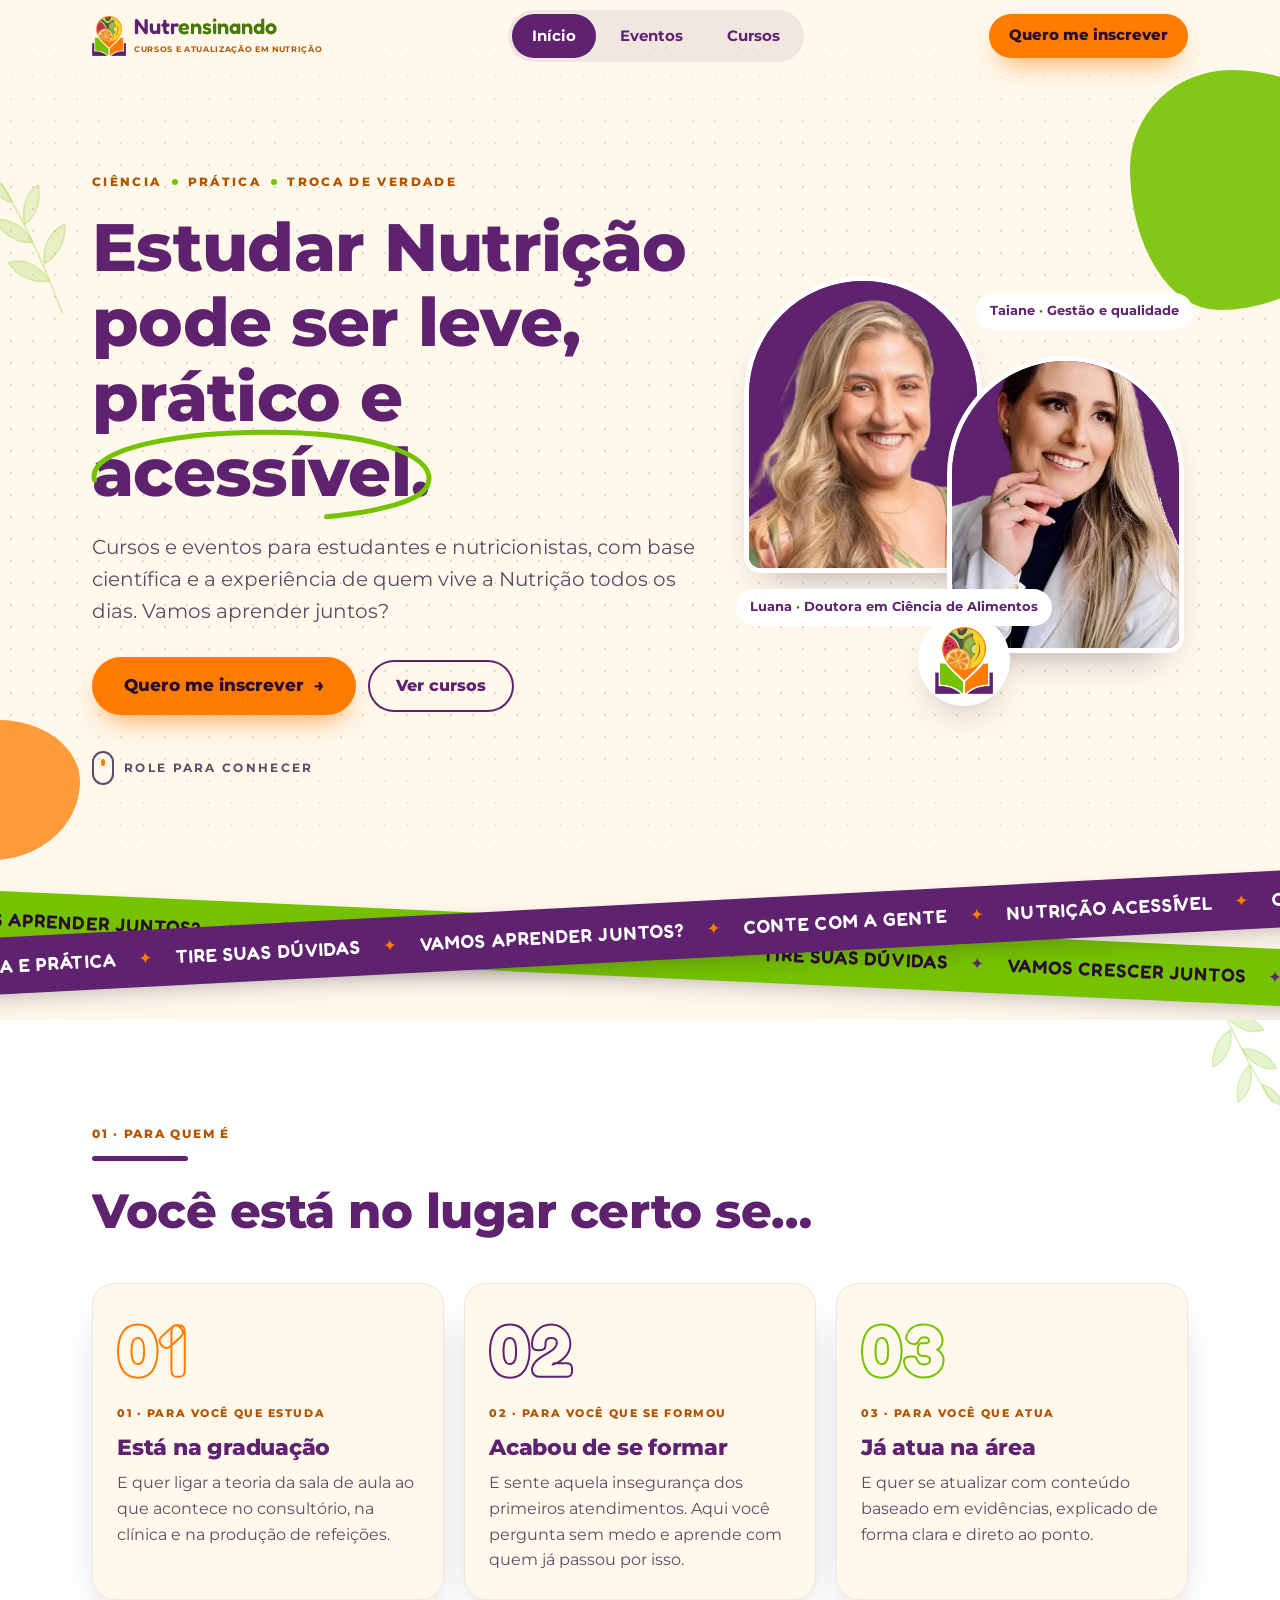
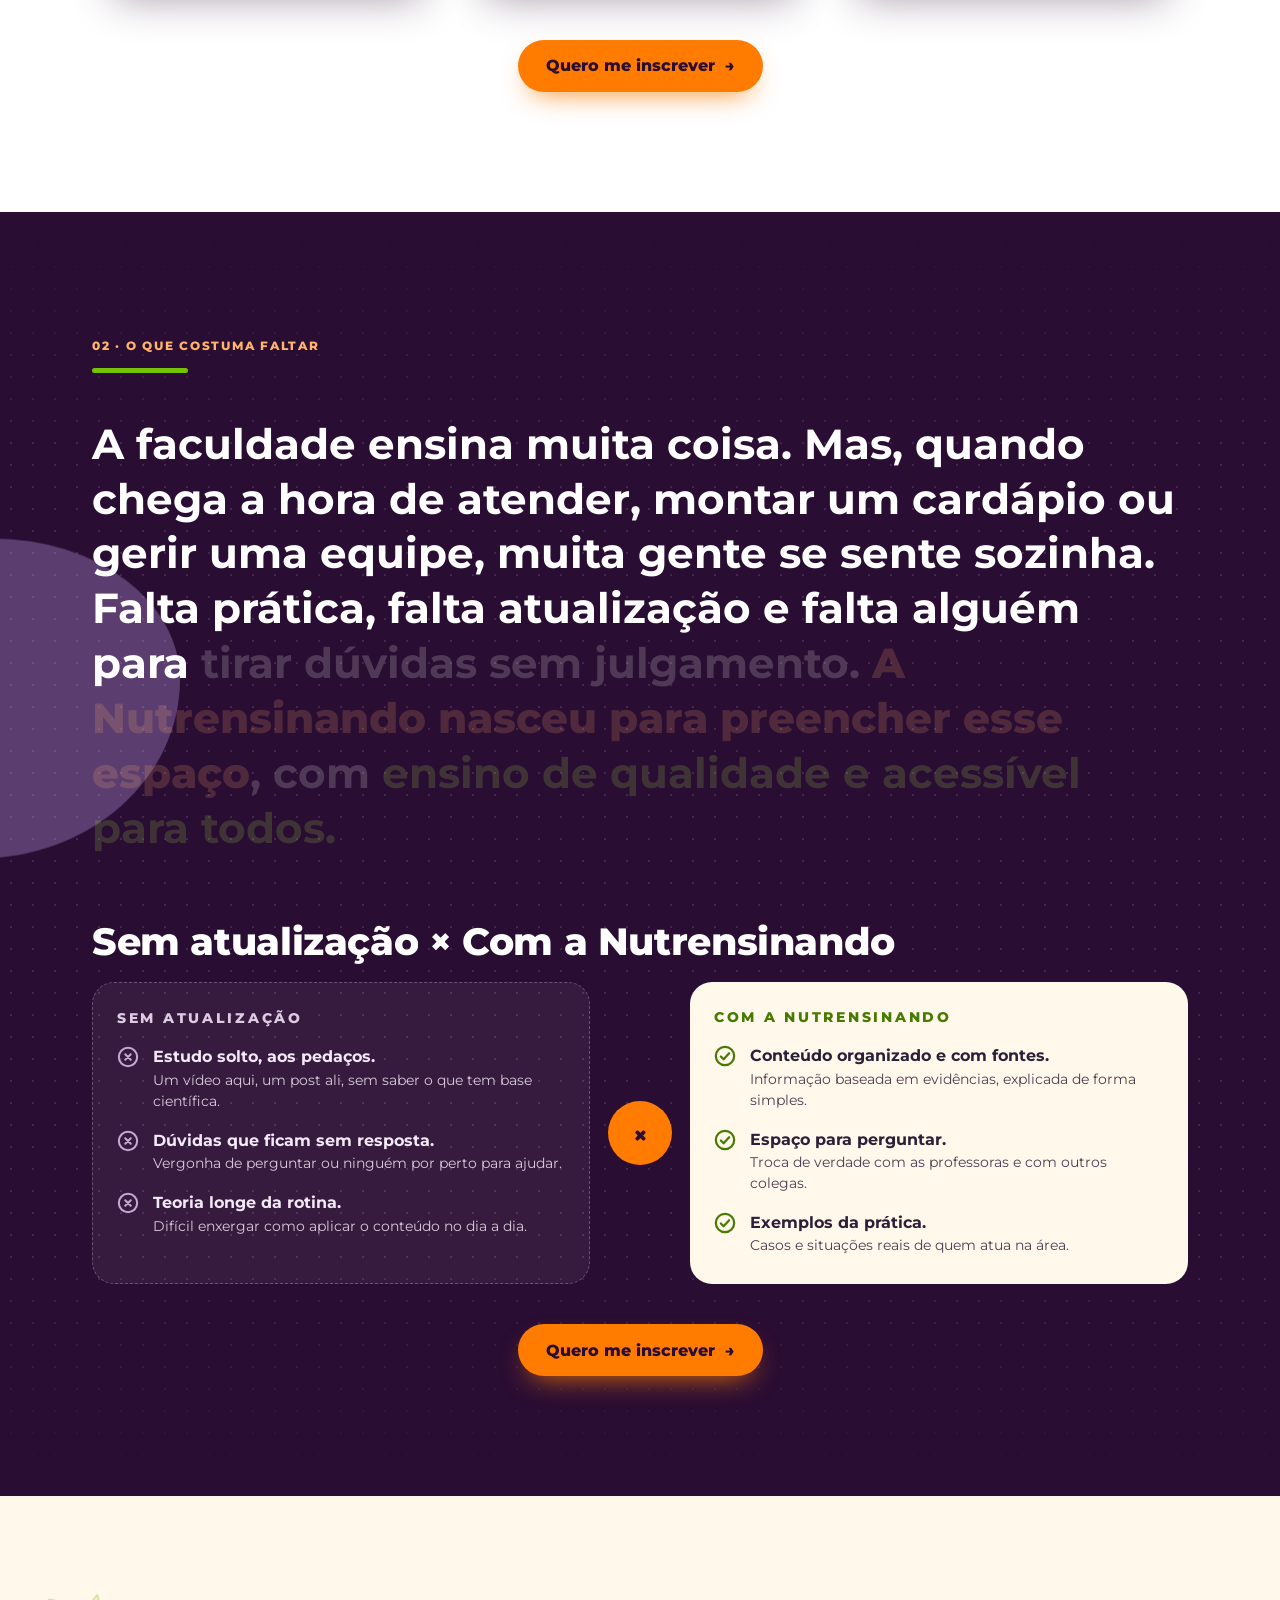
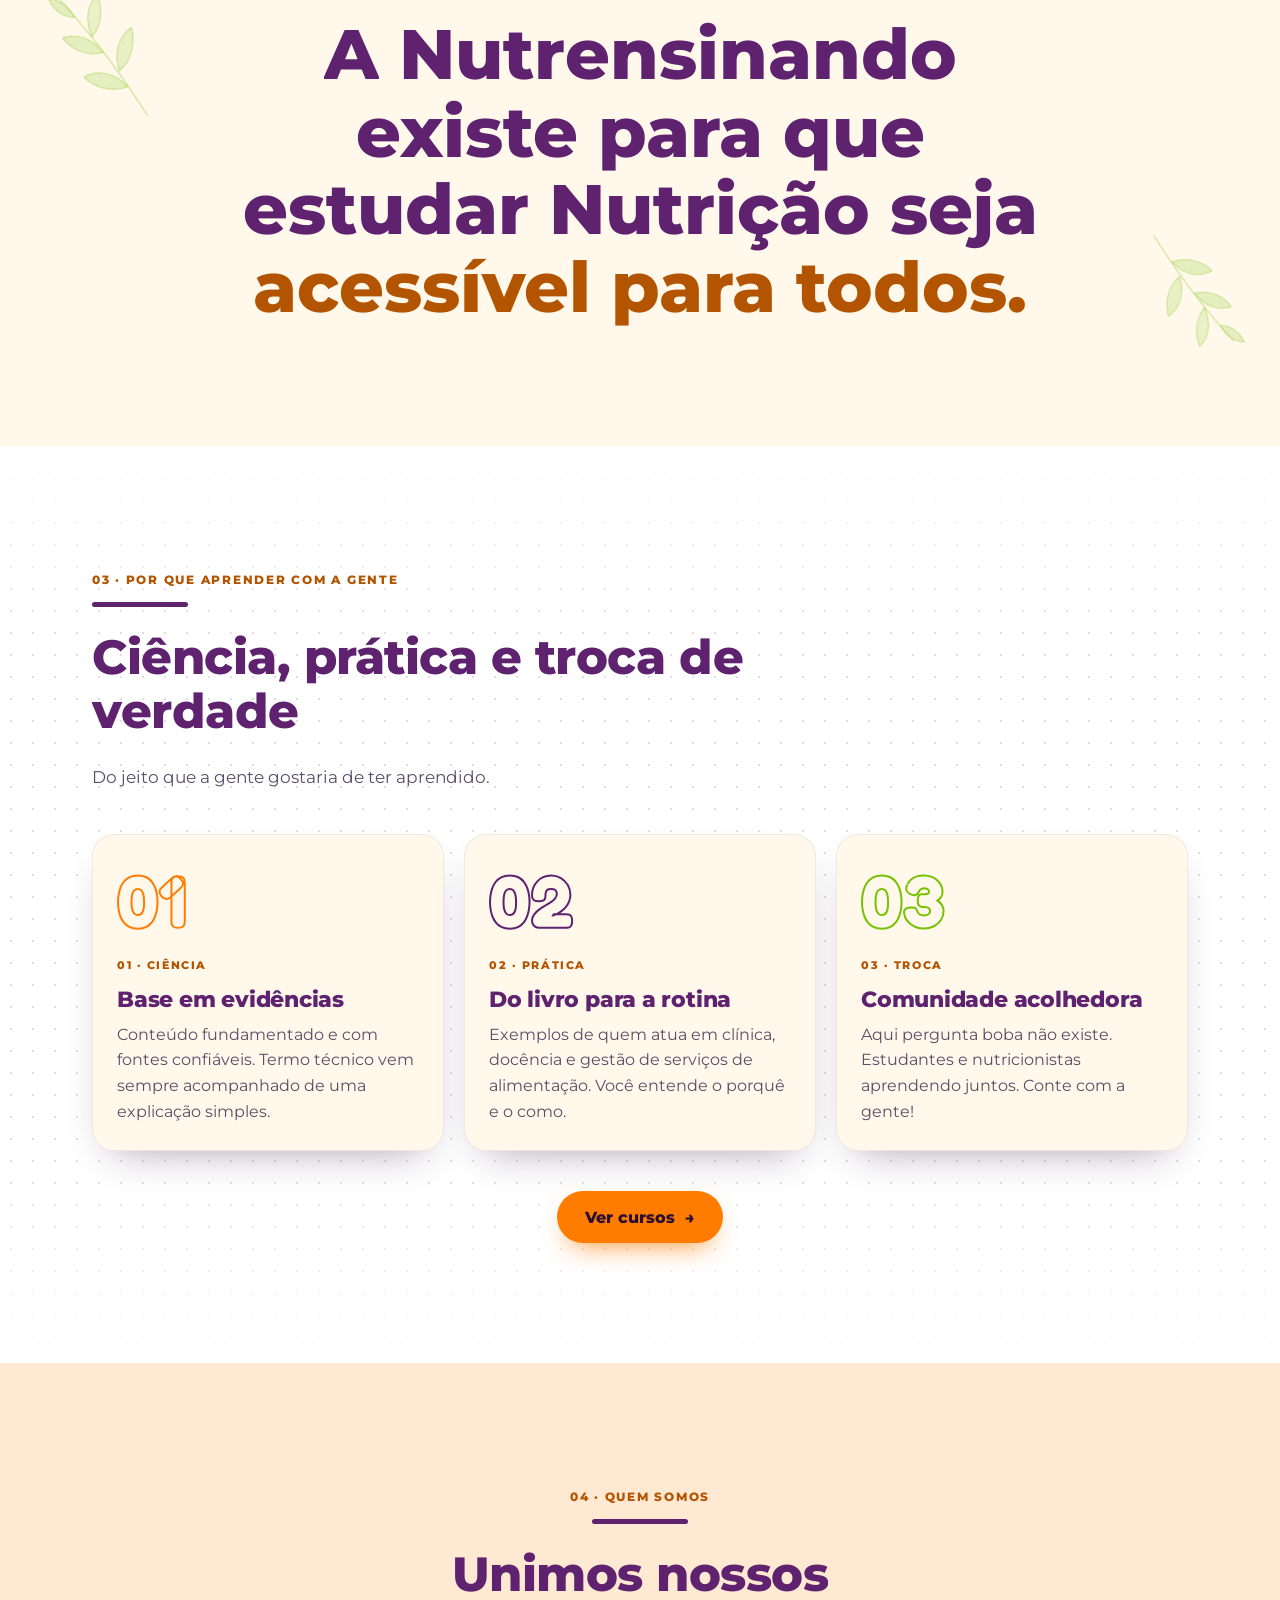
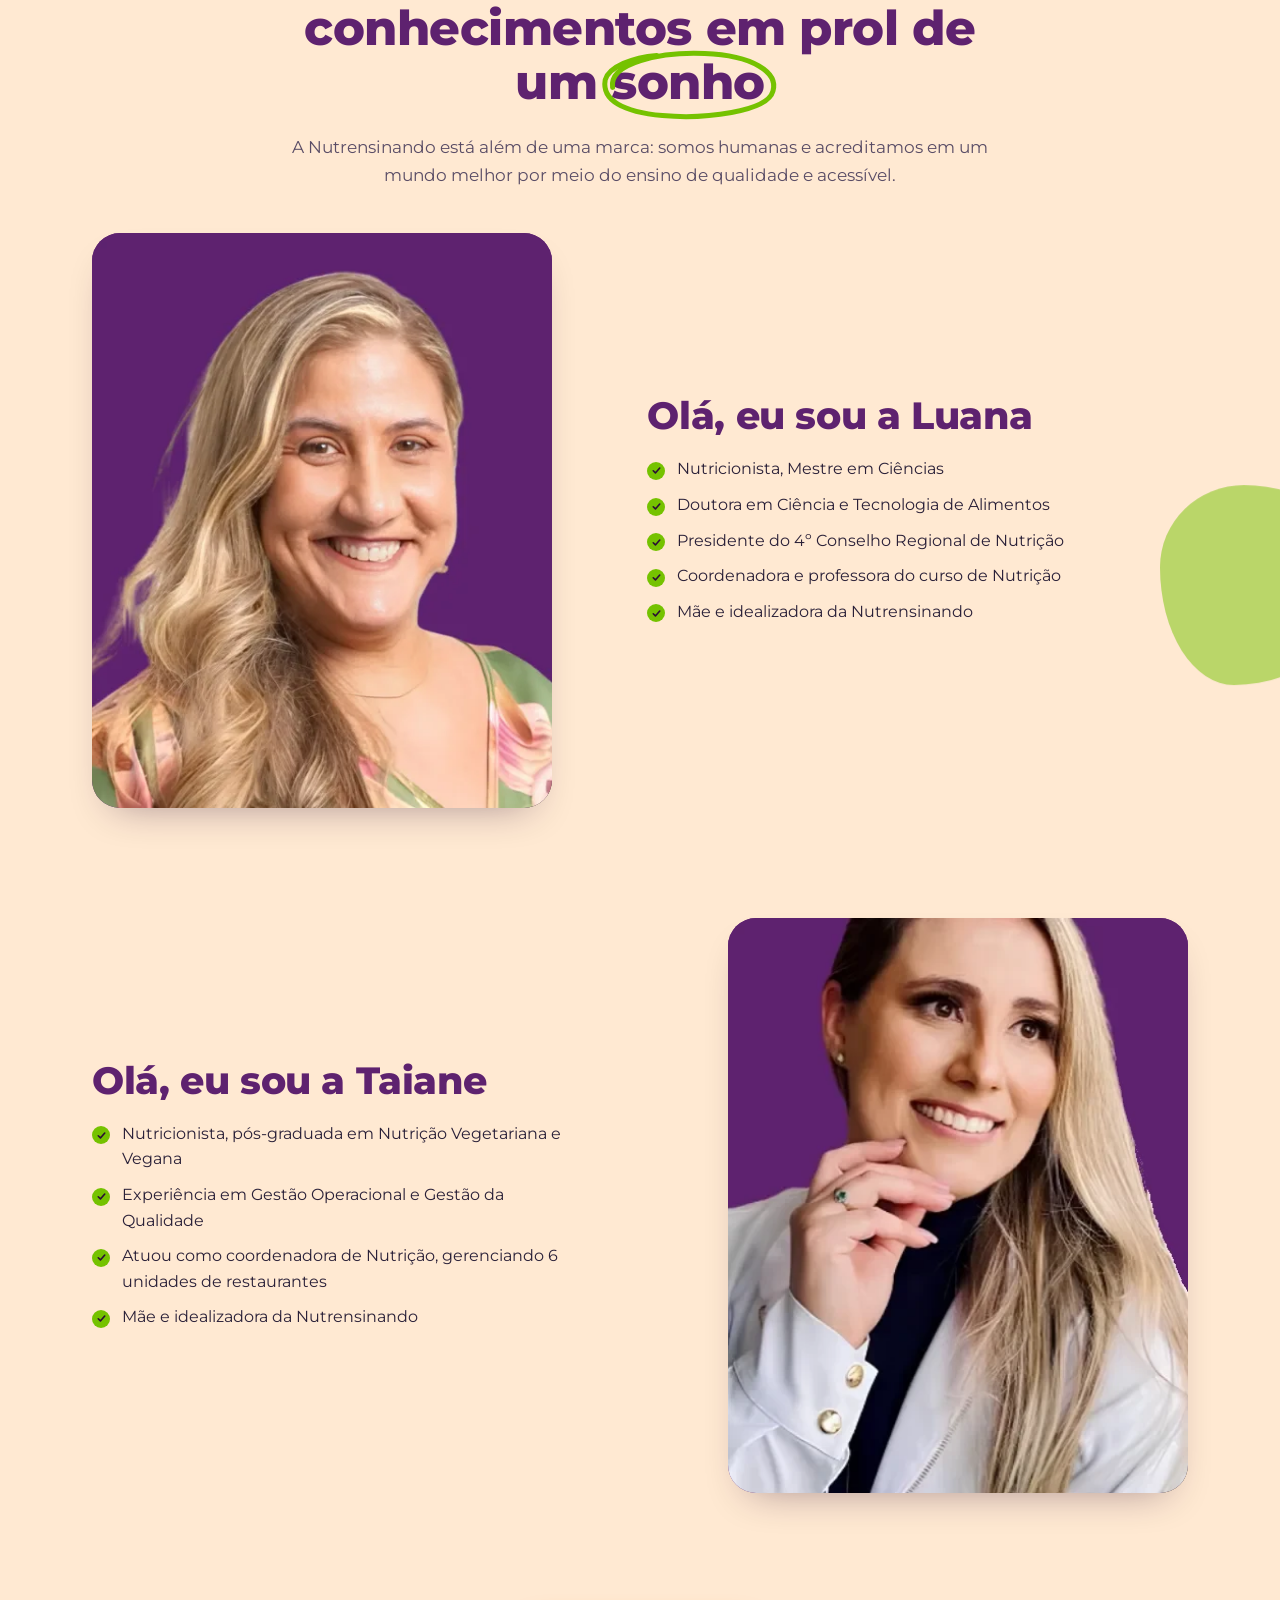
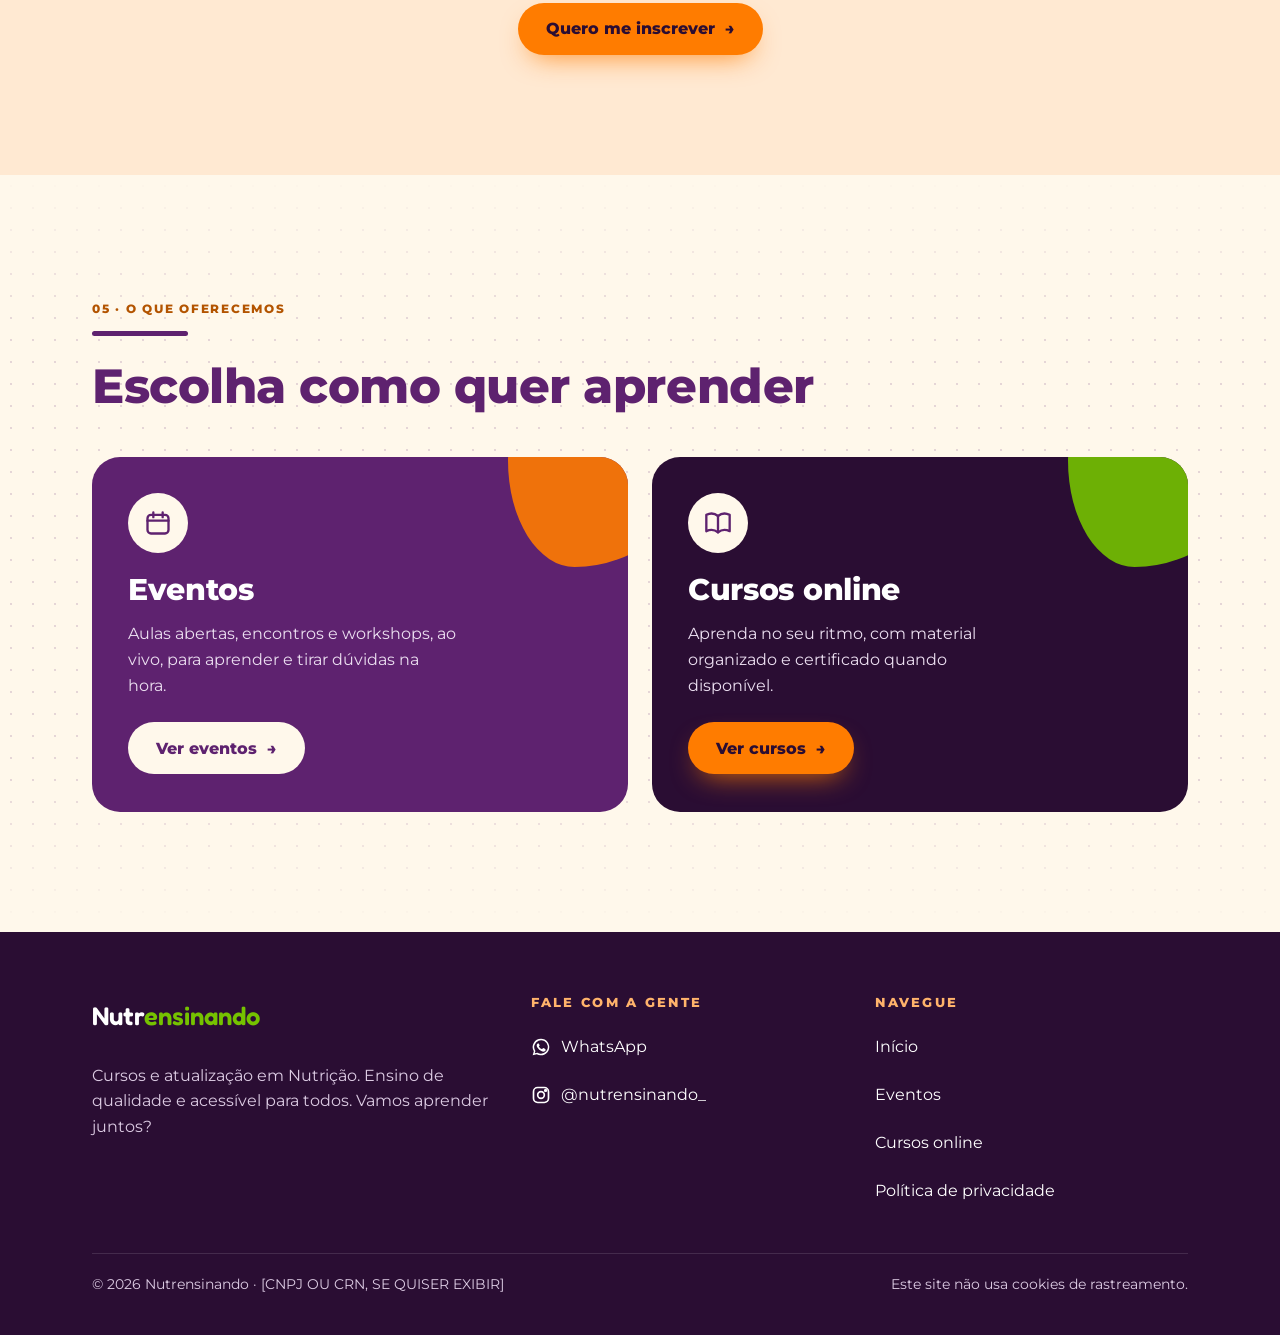
==== index.html @ d8479939 "Reenquadra foto da Taiane (sem faixas creme, rosto centralizado) Co-Authored-By: Claude Opus 5.5 <no" ====
<!doctype html>
<html lang="pt-BR">
<head>
  <meta charset="utf-8">
  <meta name="viewport" content="width=device-width, initial-scale=1, viewport-fit=cover">
  <title>Nutrensinando · Cursos e atualização em Nutrição</title>
  <meta name="description" content="Cursos e eventos de Nutrição com base científica e prática, para estudantes e nutricionistas. Com as nutricionistas Luana e Taiane. Vamos aprender juntos?">
  <meta name="theme-color" content="#5e226f">

  <!-- Open Graph: deixa o link bonito no WhatsApp e no Instagram.
       Depois de publicar, troque https://vitoriasilva242.github.io/nutrensinando-paginas pelo endereço final (ex.: https://nutrensinando.com.br). -->
  <meta property="og:type" content="website">
  <meta property="og:locale" content="pt_BR">
  <meta property="og:site_name" content="Nutrensinando">
  <meta property="og:title" content="Nutrensinando · Cursos e atualização em Nutrição">
  <meta property="og:description" content="Ciência, prática e troca de verdade. Cursos e eventos para estudantes e nutricionistas.">
  <meta property="og:url" content="https://vitoriasilva242.github.io/nutrensinando-paginas/">
  <meta property="og:image" content="https://vitoriasilva242.github.io/nutrensinando-paginas/img/og-nutrensinando.jpg">
  <meta property="og:image:width" content="1200">
  <meta property="og:image:height" content="630">
  <meta property="og:image:alt" content="Logo da Nutrensinando: um livro aberto com frutas, nas cores roxo, verde e laranja.">
  <meta name="twitter:card" content="summary_large_image">

  <link rel="icon" type="image/png" href="img/favicon.png">
  <link rel="apple-touch-icon" href="img/apple-touch-icon.png">

  <link rel="preconnect" href="https://fonts.googleapis.com">
  <link rel="preconnect" href="https://fonts.gstatic.com" crossorigin>
  <link href="https://fonts.googleapis.com/css2?family=Fredoka:wght@500;600;700&family=Montserrat:wght@400;600;700;800&display=swap" rel="stylesheet">
  <link rel="stylesheet" href="css/estilo.css?v=20261101c">
  <script>document.documentElement.classList.add('js');</script>
</head>
<body>

<!-- Desenhos reutilizáveis (folhas, ícones) -->
<svg width="0" height="0" style="position:absolute" aria-hidden="true">
  <defs>
    <symbol id="folhas" viewBox="0 0 200 260">
      <g fill="currentColor" stroke="currentColor" stroke-width="1.4" stroke-linecap="round">
        <path d="M100 258 C96 190 92 120 70 20" fill="none"/>
        <path d="M95 200 C70 196 48 178 40 150 C66 150 88 168 95 200Z" fill-opacity=".35"/>
        <path d="M97 170 C122 166 142 146 150 118 C124 120 102 140 97 170Z" fill-opacity=".3"/>
        <path d="M88 130 C64 124 46 104 42 76 C66 80 84 100 88 130Z" fill-opacity=".35"/>
        <path d="M86 98 C108 90 124 70 128 42 C104 48 88 70 86 98Z" fill-opacity=".28"/>
        <path d="M76 56 C60 46 52 28 54 8 C70 18 78 36 76 56Z" fill-opacity=".35"/>
      </g>
    </symbol>
    <symbol id="ic-relogio" viewBox="0 0 24 24"><g fill="none" stroke="currentColor" stroke-width="2" stroke-linecap="round"><circle cx="12" cy="12" r="9"/><path d="M12 7v5l3 2"/></g></symbol>
    <symbol id="ic-local" viewBox="0 0 24 24"><g fill="none" stroke="currentColor" stroke-width="2" stroke-linecap="round" stroke-linejoin="round"><path d="M12 21s-7-6.2-7-11.5A7 7 0 0 1 19 9.5C19 14.8 12 21 12 21z"/><circle cx="12" cy="9.5" r="2.5"/></g></symbol>
    <symbol id="ic-certificado" viewBox="0 0 24 24"><g fill="none" stroke="currentColor" stroke-width="2" stroke-linecap="round" stroke-linejoin="round"><circle cx="12" cy="9" r="5"/><path d="M9 13.5 8 21l4-2 4 2-1-7.5"/></g></symbol>
    <symbol id="ic-check" viewBox="0 0 24 24"><g fill="none" stroke="currentColor" stroke-width="2.4" stroke-linecap="round" stroke-linejoin="round"><circle cx="12" cy="12" r="10"/><path d="M7.5 12.5l3 3 6-6.5"/></g></symbol>
    <symbol id="ic-x" viewBox="0 0 24 24"><g fill="none" stroke="currentColor" stroke-width="2.2" stroke-linecap="round"><circle cx="12" cy="12" r="10"/><path d="M9 9l6 6M15 9l-6 6"/></g></symbol>
    <symbol id="ic-calendario" viewBox="0 0 24 24"><g fill="none" stroke="currentColor" stroke-width="2" stroke-linecap="round" stroke-linejoin="round"><rect x="3" y="5" width="18" height="16" rx="3"/><path d="M3 10h18M8 3v4M16 3v4"/></g></symbol>
    <symbol id="ic-livro" viewBox="0 0 24 24"><g fill="none" stroke="currentColor" stroke-width="2" stroke-linecap="round" stroke-linejoin="round"><path d="M2 5c3-1.5 7-1.5 10 1 3-2.5 7-2.5 10-1v14c-3-1.5-7-1.5-10 1-3-2.5-7-2.5-10-1z"/><path d="M12 6v14"/></g></symbol>
    <symbol id="ic-whats" viewBox="0 0 24 24"><path fill="currentColor" d="M12 2a10 10 0 0 0-8.6 15.1L2 22l5-1.3A10 10 0 1 0 12 2zm0 18.2a8.2 8.2 0 0 1-4.2-1.2l-.3-.2-3 .8.8-2.9-.2-.3A8.2 8.2 0 1 1 12 20.2zm4.5-6.1c-.2-.1-1.5-.7-1.7-.8s-.4-.1-.6.1-.7.8-.8 1-.3.2-.5.1a6.7 6.7 0 0 1-3.3-2.9c-.2-.4.2-.4.7-1.3.1-.2 0-.3 0-.4l-.8-1.8c-.2-.5-.4-.4-.6-.4h-.5a1 1 0 0 0-.7.3 3 3 0 0 0-.9 2.2 5.2 5.2 0 0 0 1.1 2.7 11.8 11.8 0 0 0 4.5 4c1.7.7 2.4.8 3.2.6a2.8 2.8 0 0 0 1.8-1.3 2.3 2.3 0 0 0 .2-1.3c-.1-.1-.2-.2-.4-.3z"/></symbol>
    <symbol id="ic-insta" viewBox="0 0 24 24"><g fill="none" stroke="currentColor" stroke-width="2"><rect x="3" y="3" width="18" height="18" rx="5"/><circle cx="12" cy="12" r="4"/><circle cx="17.5" cy="6.5" r="1" fill="currentColor"/></g></symbol>
    <symbol id="ic-email" viewBox="0 0 24 24"><g fill="none" stroke="currentColor" stroke-width="2" stroke-linejoin="round"><rect x="3" y="5" width="18" height="14" rx="3"/><path d="M4 7l8 6 8-6"/></g></symbol>
    <symbol id="ic-telefone" viewBox="0 0 24 24"><path fill="currentColor" d="M6.6 10.8a15.2 15.2 0 0 0 6.6 6.6l2.2-2.2a1 1 0 0 1 1-.2 11.4 11.4 0 0 0 3.6.6 1 1 0 0 1 1 1V20a1 1 0 0 1-1 1A17 17 0 0 1 3 4a1 1 0 0 1 1-1h3.5a1 1 0 0 1 1 1 11.4 11.4 0 0 0 .6 3.6 1 1 0 0 1-.3 1z"/></symbol>
    <symbol id="ic-pessoas" viewBox="0 0 24 24"><g fill="none" stroke="currentColor" stroke-width="2" stroke-linecap="round"><circle cx="9" cy="8" r="3.5"/><path d="M2.5 20a6.5 6.5 0 0 1 13 0"/><circle cx="17" cy="9" r="2.5"/><path d="M16 14.2a5 5 0 0 1 5.5 4.8"/></g></symbol>
  </defs>
</svg>

<a class="pular" href="#conteudo">Pular para o conteúdo</a>
<div class="progresso" aria-hidden="true"></div>

<!-- ============ MENU DO TOPO ============ -->
<header class="topo">
  <div class="recipiente topo__linha">
    <a class="logo" href="#inicio" data-ir-aba="inicio" aria-label="Nutrensinando, voltar ao início">
      <img src="img/simbolo.webp" alt="" width="208" height="242">
      <span>
        <span class="marca"><span class="nutr">Nutr</span><span class="ensinando">ensinando</span></span>
        <small>CURSOS E ATUALIZAÇÃO EM NUTRIÇÃO</small>
      </span>
    </a>
    <div class="abas" role="tablist" aria-label="Seções do site">
      <button class="aba" role="tab" id="aba-inicio" aria-controls="inicio" aria-selected="true">Início</button>
      <button class="aba" role="tab" id="aba-eventos" aria-controls="eventos" aria-selected="false" tabindex="-1">Eventos</button>
      <button class="aba" role="tab" id="aba-cursos" aria-controls="cursos" aria-selected="false" tabindex="-1">Cursos</button>
    </div>
    <a class="botao botao--principal botao--pequeno topo__cta" href="#agenda" data-ir-aba="escolher">Quero me inscrever</a>
  </div>
</header>

<main id="conteudo">

<!-- =====================================================
     ABA 1 · INÍCIO
     ===================================================== -->
<!-- ABA:inicio -->
<section class="painel" id="inicio" role="tabpanel" aria-labelledby="aba-inicio" tabindex="-1"
  data-titulo="Nutrensinando · Cursos e atualização em Nutrição"
  data-descricao="Cursos e eventos de Nutrição com base científica e prática, para estudantes e nutricionistas. Com as nutricionistas Luana e Taiane. Vamos aprender juntos?"
  data-cta="Quero me inscrever" data-cta-aba="escolher" data-cta-alvo="agenda">

  <!-- Abertura -->
  <div class="secao abertura fundo-creme pontilhado">
    <div class="deco mancha mancha--verde" data-parallax="-0.12" style="width:240px;height:240px;right:-90px;top:70px" aria-hidden="true"></div>
    <div class="deco mancha mancha--laranja" data-parallax="0.08" style="width:140px;height:140px;left:-60px;bottom:40px;opacity:.75" aria-hidden="true"></div>
    <div class="deco folha" data-parallax="-0.06" style="width:120px;left:-20px;top:18%;transform:rotate(-18deg)" aria-hidden="true"><svg><use href="#folhas"/></svg></div>

    <div class="recipiente abertura__grade">
      <div>
        <p class="selo" data-surgir>Ciência <span class="ponto" aria-hidden="true"></span> Prática <span class="ponto" aria-hidden="true"></span> Troca de verdade</p>
        <h1 data-palavras>Estudar Nutrição pode ser leve, prático e
          <span class="destaque-circulo">acessível<svg viewBox="0 0 200 80" preserveAspectRatio="none" aria-hidden="true"><path pathLength="1" d="M18 44 C14 18 70 6 118 8 C170 10 198 28 192 48 C186 70 118 78 72 74 C30 70 6 58 10 36 C14 22 40 12 66 10"/></svg></span>.</h1>
        <p class="abertura__sub" data-surgir>Cursos e eventos para estudantes e nutricionistas, com base científica e a experiência de quem vive a Nutrição todos os dias. Vamos aprender juntos?</p>
        <div class="acoes" data-surgir>
          <a class="botao botao--principal botao--halo" href="#agenda" data-ir-aba="escolher">Quero me inscrever <span class="seta" aria-hidden="true">→</span></a>
          <a class="botao botao--contorno" href="#cursos" data-ir-aba="cursos">Ver cursos</a>
        </div>
        <p class="rolar-dica" aria-hidden="true"><span></span> Role para conhecer</p>
      </div>

      <div class="abertura__fotos" data-surgir>
        <figure class="f1"><img src="img/luana.webp" alt="Luana, nutricionista e cofundadora da Nutrensinando, sorrindo." width="490" height="612" fetchpriority="high"></figure>
        <figure class="f2"><img src="img/taiane.webp" alt="Taiane, nutricionista e cofundadora da Nutrensinando, de jaleco branco, sorrindo." width="452" height="565"></figure>
        <div class="simbolo"><img src="img/simbolo.webp" alt="" width="208" height="242"></div>
        <span class="etiqueta etiqueta--1">Luana <i>·</i> Doutora em Ciência de Alimentos</span>
        <span class="etiqueta etiqueta--2">Taiane <i>·</i> Gestão e qualidade</span>
      </div>
    </div>
  </div>

  <!-- Faixas cruzadas -->
  <div class="faixas" aria-hidden="true">
    <div class="faixa faixa--verde"><div class="faixa__trilho">
      <span>Vamos aprender juntos?</span><span>Ciência e prática</span><span>Conte com a gente</span><span>Tire suas dúvidas</span><span>Vamos crescer juntos</span>
      <span>Vamos aprender juntos?</span><span>Ciência e prática</span><span>Conte com a gente</span><span>Tire suas dúvidas</span><span>Vamos crescer juntos</span>
    </div></div>
    <div class="faixa faixa--roxa"><div class="faixa__trilho">
      <span>Ciência e prática</span><span>Tire suas dúvidas</span><span>Vamos aprender juntos?</span><span>Conte com a gente</span><span>Nutrição acessível</span>
      <span>Ciência e prática</span><span>Tire suas dúvidas</span><span>Vamos aprender juntos?</span><span>Conte com a gente</span><span>Nutrição acessível</span>
    </div></div>
  </div>

  <!-- 1. Quem a gente quer ajudar -->
  <section class="secao fundo-branco" aria-labelledby="t-para-quem">
    <div class="deco folha" data-parallax="0.08" style="width:110px;right:-10px;top:40px;transform:rotate(160deg)" aria-hidden="true"><svg><use href="#folhas"/></svg></div>
    <div class="recipiente">
      <div class="cabeca">
        <span class="rotulo">01 · Para quem é</span>
        <span class="divisor" aria-hidden="true"></span>
        <h2 id="t-para-quem" data-palavras>Você está no lugar certo se…</h2>
      </div>
      <div class="numerados" data-sequencia>
        <article class="cartao-num">
          <span class="cartao-num__numero" aria-hidden="true">01</span>
          <span class="rotulo">01 · Para você que estuda</span>
          <h3>Está na graduação</h3>
          <p>E quer ligar a teoria da sala de aula ao que acontece no consultório, na clínica e na produção de refeições.</p>
        </article>
        <article class="cartao-num">
          <span class="cartao-num__numero" aria-hidden="true">02</span>
          <span class="rotulo">02 · Para você que se formou</span>
          <h3>Acabou de se formar</h3>
          <p>E sente aquela insegurança dos primeiros atendimentos. Aqui você pergunta sem medo e aprende com quem já passou por isso.</p>
        </article>
        <article class="cartao-num">
          <span class="cartao-num__numero" aria-hidden="true">03</span>
          <span class="rotulo">03 · Para você que atua</span>
          <h3>Já atua na área</h3>
          <p>E quer se atualizar com conteúdo baseado em evidências, explicado de forma clara e direto ao ponto.</p>
        </article>
      </div>
      <div class="acao-secao">
        <a class="botao botao--principal botao--halo" href="#agenda" data-ir-aba="escolher">Quero me inscrever <span class="seta" aria-hidden="true">→</span></a>
      </div>
    </div>
  </section>

  <!-- 2. O que costuma faltar na formação (manifesto que acende) -->
  <section class="secao fundo-noite pontilhado" aria-labelledby="t-falta">
    <div class="deco mancha mancha--roxa" data-parallax="-0.1" style="width:320px;height:320px;left:-140px;top:20%" aria-hidden="true"></div>
    <div class="recipiente">
      <div class="cabeca">
        <span class="rotulo">02 · O que costuma faltar</span>
        <span class="divisor" aria-hidden="true"></span>
        <h2 id="t-falta" class="sr-only">O que costuma faltar na formação</h2>
      </div>
      <p class="acende" data-acende>A faculdade ensina muita coisa. Mas, quando chega a hora de atender, montar um cardápio ou gerir uma equipe, muita gente se sente sozinha. Falta prática, falta atualização e falta alguém para tirar dúvidas sem julgamento. <strong>A Nutrensinando nasceu para preencher esse espaço</strong>, com <span class="verde">ensino de qualidade e acessível para todos.</span></p>

      <div style="margin-top:64px">
        <h2 data-palavras style="font-size:clamp(1.5rem,4.4vw,2.4rem)">Sem atualização × Com a Nutrensinando</h2>
        <div class="comparar" data-sequencia>
          <div class="comparar__col comparar__sem">
            <h3>Sem atualização</h3>
            <ul>
              <li><svg class="ic" aria-hidden="true"><use href="#ic-x"/></svg><span><strong>Estudo solto, aos pedaços.</strong><small>Um vídeo aqui, um post ali, sem saber o que tem base científica.</small></span></li>
              <li><svg class="ic" aria-hidden="true"><use href="#ic-x"/></svg><span><strong>Dúvidas que ficam sem resposta.</strong><small>Vergonha de perguntar ou ninguém por perto para ajudar.</small></span></li>
              <li><svg class="ic" aria-hidden="true"><use href="#ic-x"/></svg><span><strong>Teoria longe da rotina.</strong><small>Difícil enxergar como aplicar o conteúdo no dia a dia.</small></span></li>
            </ul>
          </div>
          <span class="comparar__vs" aria-hidden="true">×</span>
          <div class="comparar__col comparar__com">
            <h3>Com a Nutrensinando</h3>
            <ul>
              <li><svg class="ic" aria-hidden="true"><use href="#ic-check"/></svg><span><strong>Conteúdo organizado e com fontes.</strong><small>Informação baseada em evidências, explicada de forma simples.</small></span></li>
              <li><svg class="ic" aria-hidden="true"><use href="#ic-check"/></svg><span><strong>Espaço para perguntar.</strong><small>Troca de verdade com as professoras e com outros colegas.</small></span></li>
              <li><svg class="ic" aria-hidden="true"><use href="#ic-check"/></svg><span><strong>Exemplos da prática.</strong><small>Casos e situações reais de quem atua na área.</small></span></li>
            </ul>
          </div>
        </div>
      </div>
      <div class="acao-secao">
        <a class="botao botao--principal botao--halo" href="#agenda" data-ir-aba="escolher">Quero me inscrever <span class="seta" aria-hidden="true">→</span></a>
      </div>
    </div>
  </section>

  <!-- Frase de efeito -->
  <section class="secao fundo-creme" aria-label="Nossa missão">
    <div class="deco folha" data-parallax="-0.08" style="width:120px;left:4%;top:20px;transform:rotate(-30deg)" aria-hidden="true"><svg><use href="#folhas"/></svg></div>
    <div class="deco folha" data-parallax="0.1" style="width:110px;right:3%;bottom:10px;transform:rotate(150deg)" aria-hidden="true"><svg><use href="#folhas"/></svg></div>
    <div class="recipiente">
      <p class="frase-efeito" data-palavras>A Nutrensinando existe para que estudar Nutrição seja <em>acessível para todos.</em></p>
    </div>
  </section>

  <!-- 3. Como a Nutrensinando resolve isso -->
  <section class="secao fundo-branco pontilhado" aria-labelledby="t-porque">
    <div class="recipiente">
      <div class="cabeca">
        <span class="rotulo">03 · Por que aprender com a gente</span>
        <span class="divisor" aria-hidden="true"></span>
        <h2 id="t-porque" data-palavras>Ciência, prática e troca de verdade</h2>
        <p>Do jeito que a gente gostaria de ter aprendido.</p>
      </div>
      <div class="numerados" data-sequencia>
        <article class="cartao-num">
          <span class="cartao-num__numero" aria-hidden="true">01</span>
          <span class="rotulo">01 · Ciência</span>
          <h3>Base em evidências</h3>
          <p>Conteúdo fundamentado e com fontes confiáveis. Termo técnico vem sempre acompanhado de uma explicação simples.</p>
        </article>
        <article class="cartao-num">
          <span class="cartao-num__numero" aria-hidden="true">02</span>
          <span class="rotulo">02 · Prática</span>
          <h3>Do livro para a rotina</h3>
          <p>Exemplos de quem atua em clínica, docência e gestão de serviços de alimentação. Você entende o porquê e o como.</p>
        </article>
        <article class="cartao-num">
          <span class="cartao-num__numero" aria-hidden="true">03</span>
          <span class="rotulo">03 · Troca</span>
          <h3>Comunidade acolhedora</h3>
          <p>Aqui pergunta boba não existe. Estudantes e nutricionistas aprendendo juntos. Conte com a gente!</p>
        </article>
      </div>
      <div class="acao-secao">
        <a class="botao botao--principal botao--halo" href="#cursos" data-ir-aba="cursos">Ver cursos <span class="seta" aria-hidden="true">→</span></a>
      </div>
    </div>
  </section>

  <!-- 4. Quem são as professoras -->
  <section class="secao fundo-laranja" id="professoras" aria-labelledby="t-profs">
    <div class="deco mancha mancha--verde" data-parallax="-0.1" style="width:200px;height:200px;right:-80px;top:30%;opacity:.5" aria-hidden="true"></div>
    <div class="recipiente">
      <div class="cabeca cabeca--centro">
        <span class="rotulo">04 · Quem somos</span>
        <span class="divisor" aria-hidden="true"></span>
        <h2 id="t-profs" data-palavras>Unimos nossos conhecimentos em prol de um <span class="destaque-circulo">sonho<svg viewBox="0 0 200 80" preserveAspectRatio="none" aria-hidden="true"><path pathLength="1" d="M18 44 C14 18 70 6 118 8 C170 10 198 28 192 48 C186 70 118 78 72 74 C30 70 6 58 10 36 C14 22 40 12 66 10"/></svg></span></h2>
        <p>A Nutrensinando está além de uma marca: somos humanas e acreditamos em um mundo melhor por meio do ensino de qualidade e acessível.</p>
      </div>

      <article class="alternado" data-surgir>
        <div class="alternado__img"><img src="img/luana.webp" alt="Retrato da nutricionista Luana, sorrindo, com blusa florida." width="490" height="612" loading="lazy"></div>
        <div>
          <h3>Olá, eu sou a Luana</h3>
          <ul class="lista-check">
            <li>Nutricionista, Mestre em Ciências</li>
            <li>Doutora em Ciência e Tecnologia de Alimentos</li>
            <li>Presidente do 4º Conselho Regional de Nutrição</li>
            <li>Coordenadora e professora do curso de Nutrição</li>
            <li>Mãe e idealizadora da Nutrensinando</li>
          </ul>
        </div>
      </article>

      <article class="alternado" data-surgir>
        <div class="alternado__img"><img src="img/taiane.webp" alt="Retrato da nutricionista Taiane, de jaleco branco, com a mão no queixo." width="452" height="565" loading="lazy"></div>
        <div>
          <h3>Olá, eu sou a Taiane</h3>
          <ul class="lista-check">
            <li>Nutricionista, pós-graduada em Nutrição Vegetariana e Vegana</li>
            <li>Experiência em Gestão Operacional e Gestão da Qualidade</li>
            <li>Atuou como coordenadora de Nutrição, gerenciando 6 unidades de restaurantes</li>
            <li>Mãe e idealizadora da Nutrensinando</li>
          </ul>
        </div>
      </article>

      <div class="acao-secao">
        <a class="botao botao--principal botao--halo" href="#agenda" data-ir-aba="escolher">Quero me inscrever <span class="seta" aria-hidden="true">→</span></a>
      </div>
    </div>
  </section>

  <!-- 5. O que oferecemos -->
  <section class="secao fundo-creme pontilhado" aria-labelledby="t-ofertas">
    <div class="recipiente">
      <div class="cabeca">
        <span class="rotulo">05 · O que oferecemos</span>
        <span class="divisor" aria-hidden="true"></span>
        <h2 id="t-ofertas" data-palavras>Escolha como quer aprender</h2>
      </div>
      <div class="ofertas" data-sequencia>
        <article class="oferta oferta--eventos">
          <div class="mancha mancha--laranja" aria-hidden="true"></div>
          <span class="oferta__icone" aria-hidden="true"><svg><use href="#ic-calendario"/></svg></span>
          <h3>Eventos</h3>
          <p>Aulas abertas, encontros e workshops, ao vivo, para aprender e tirar dúvidas na hora.</p>
          <div><a class="botao botao--claro" href="#eventos" data-ir-aba="eventos">Ver eventos <span class="seta" aria-hidden="true">→</span></a></div>
        </article>
        <article class="oferta oferta--cursos">
          <div class="mancha mancha--verde" aria-hidden="true"></div>
          <span class="oferta__icone" aria-hidden="true"><svg><use href="#ic-livro"/></svg></span>
          <h3>Cursos online</h3>
          <p>Aprenda no seu ritmo, com material organizado e certificado quando disponível.</p>
          <div><a class="botao botao--principal" href="#cursos" data-ir-aba="cursos">Ver cursos <span class="seta" aria-hidden="true">→</span></a></div>
        </article>
      </div>
    </div>
  </section>
</section>

<!-- /ABA:inicio -->

<!-- =====================================================
     ABA 2 · EVENTOS
     ===================================================== -->
<!-- ABA:eventos -->
<section class="painel" id="eventos" role="tabpanel" aria-labelledby="aba-eventos" tabindex="-1" hidden
  data-titulo="Eventos · Nutrensinando"
  data-descricao="Aulas abertas, encontros e workshops de Nutrição com a Nutrensinando. Veja as próximas datas e garanta seu ingresso pelo Sympla."
  data-cta="Ver eventos" data-cta-aba="eventos" data-cta-alvo="agenda">

  <div class="cabeca-aba fundo-creme pontilhado secao" style="padding-bottom:40px">
    <div class="deco mancha mancha--verde" data-parallax="-0.1" style="width:200px;height:200px;right:-70px;top:90px" aria-hidden="true"></div>
    <div class="recipiente">
      <p class="selo">Ao vivo <span class="ponto" aria-hidden="true"></span> Troca <span class="ponto" aria-hidden="true"></span> Tire suas dúvidas</p>
      <h1 data-palavras>Eventos: aprenda ao vivo e tire suas <span class="destaque-circulo">dúvidas.<svg viewBox="0 0 200 80" preserveAspectRatio="none" aria-hidden="true"><path pathLength="1" d="M18 44 C14 18 70 6 118 8 C170 10 198 28 192 48 C186 70 118 78 72 74 C30 70 6 58 10 36 C14 22 40 12 66 10"/></svg></span></h1>
      <p data-surgir>Encontros para estudantes e nutricionistas, com espaço para conversar de verdade. Confira as próximas datas e garanta sua vaga.</p>
    </div>
  </div>

  <section class="secao fundo-branco" id="agenda" aria-labelledby="t-agenda" style="padding-top:64px">
    <div class="recipiente">
      <div class="cabeca">
        <span class="rotulo">Agenda</span>
        <span class="divisor" aria-hidden="true"></span>
        <h2 id="t-agenda" data-palavras>Próximos eventos</h2>
      </div>
      <!-- Os eventos são lidos da lista EVENTOS, no topo de js/site.js -->
      <div class="eventos" id="lista-eventos" data-sequencia></div>
    </div>
  </section>

  <section class="secao fundo-noite pontilhado" id="como-funciona" aria-labelledby="t-como">
    <div class="deco folha" data-parallax="-0.08" style="width:120px;right:2%;top:30px;transform:rotate(170deg);color:#a6e04c" aria-hidden="true"><svg><use href="#folhas"/></svg></div>
    <div class="recipiente">
      <div class="cabeca">
        <span class="rotulo">Inscrição</span>
        <span class="divisor" aria-hidden="true"></span>
        <h2 id="t-como" data-palavras>Como funciona a inscrição</h2>
        <p>A compra é feita com segurança pelo Sympla. Ficou com alguma dúvida? É só chamar, conte com a gente.</p>
      </div>
      <div class="numerados" data-sequencia>
        <article class="cartao-num">
          <span class="cartao-num__numero" aria-hidden="true">01</span>
          <h3>Escolha o evento</h3>
          <p>Veja a data, o local e o que está incluso em "Ver detalhes do evento".</p>
        </article>
        <article class="cartao-num">
          <span class="cartao-num__numero" aria-hidden="true">02</span>
          <h3>Garanta seu ingresso</h3>
          <p>"Quero me inscrever" leva você direto ao Sympla, onde o pagamento é finalizado.</p>
        </article>
        <article class="cartao-num">
          <span class="cartao-num__numero" aria-hidden="true">03</span>
          <h3>Receba a confirmação</h3>
          <p>O Sympla envia o ingresso por e-mail. Depois do evento, chega o certificado quando houver.</p>
        </article>
      </div>
      <div class="horarios">
        <span class="destaque-ig destaque-ig--roxo" aria-hidden="true"><svg><use href="#ic-relogio"/></svg></span>
        <div>
          <h3 style="font-size:1.05rem;margin-bottom:6px">Horários de atendimento</h3>
          <ul id="lista-horarios"></ul>
        </div>
      </div>
    </div>
  </section>
</section>

<!-- /ABA:eventos -->

<!-- =====================================================
     ABA 3 · CURSOS ONLINE
     ===================================================== -->
<!-- ABA:cursos -->
<section class="painel" id="cursos" role="tabpanel" aria-labelledby="aba-cursos" tabindex="-1" hidden
  data-titulo="Cursos online · Nutrensinando"
  data-descricao="Cursos online de Nutrição para aprender no seu ritmo, com as nutricionistas Luana e Taiane. Veja os cursos disponíveis e o que você vai aprender."
  data-cta="Ver cursos" data-cta-aba="cursos" data-cta-alvo="t-grade">

  <div class="cabeca-aba fundo-creme pontilhado secao" style="padding-bottom:40px">
    <div class="deco mancha mancha--laranja" data-parallax="-0.1" style="width:180px;height:180px;right:-60px;top:100px;opacity:.6" aria-hidden="true"></div>
    <div class="deco folha" data-parallax="0.08" style="width:110px;left:-14px;bottom:0;transform:rotate(-20deg)" aria-hidden="true"><svg><use href="#folhas"/></svg></div>
    <div class="recipiente">
      <p class="selo">No seu ritmo <span class="ponto" aria-hidden="true"></span> Online <span class="ponto" aria-hidden="true"></span> Na prática</p>
      <h1 data-palavras>Cursos online: aprenda no seu <span class="destaque-circulo">ritmo<svg viewBox="0 0 200 80" preserveAspectRatio="none" aria-hidden="true"><path pathLength="1" d="M18 44 C14 18 70 6 118 8 C170 10 198 28 192 48 C186 70 118 78 72 74 C30 70 6 58 10 36 C14 22 40 12 66 10"/></svg></span>, com quem vive a Nutrição.</h1>
      <p data-surgir>Os cursos ficam numa plataforma segura de ensino. Aqui você conhece cada um e, com um clique, vai direto para a página do curso na Hotmart.</p>
    </div>
  </div>

  <!-- Curso em destaque (bloco alternado) -->
  <section class="secao fundo-branco" id="bloco-destaques" aria-label="Cursos em destaque" hidden style="padding-bottom:0">
    <div class="recipiente" id="lista-destaques"></div>
  </section>

  <section class="secao fundo-branco" aria-labelledby="t-grade">
    <div class="recipiente">
      <div class="cabeca">
        <span class="rotulo" id="rotulo-grade">Todos os cursos</span>
        <span class="divisor" aria-hidden="true"></span>
        <h2 id="t-grade" data-palavras tabindex="-1">Escolha seu próximo passo</h2>
      </div>
      <!-- Filtros: aparecem sozinhos quando há mais de 4 cursos -->
      <div class="filtros" id="filtros" hidden></div>
      <!-- Os cursos são lidos de js/cursos.js -->
      <div class="grade-cursos" id="grade-cursos"></div>
    </div>
  </section>

  <section class="secao fundo-creme" aria-labelledby="t-aluna" style="padding-top:40px">
    <div class="recipiente">
      <div class="ja-aluna" data-surgir>
        <span class="destaque-ig destaque-ig--verde" aria-hidden="true"><span>Alunos</span></span>
        <div>
          <h2 id="t-aluna">Já é aluna?</h2>
          <p>Entre na plataforma para assistir às aulas e baixar seus materiais.</p>
        </div>
        <a class="botao botao--roxo" id="link-alunos" href="#" target="_blank" rel="noopener">Acessar minha área de alunos <span class="seta" aria-hidden="true">→</span></a>
      </div>
    </div>
  </section>
</section>

<!-- /ABA:cursos -->
</main>

<!-- Botão flutuante (celular) -->
<div class="cta-flutuante" aria-hidden="true">
  <a class="botao botao--principal" href="#agenda" data-ir-aba="escolher" tabindex="-1">Quero me inscrever</a>
</div>

<!-- Janela "Quero me inscrever": escolher entre eventos e cursos -->
<dialog class="escolha" id="escolha" aria-labelledby="t-escolha">
  <button class="escolha__fechar" type="button" aria-label="Fechar">×</button>
  <h2 id="t-escolha">Onde você quer se inscrever?</h2>
  <p>Escolha o jeito de aprender que combina com você.</p>
  <div class="escolha__opcoes">
    <a class="escolha__opcao escolha__opcao--eventos" href="#agenda" data-ir-aba="eventos" data-alvo="agenda">
      <span class="oferta__icone" aria-hidden="true"><svg><use href="#ic-calendario"/></svg></span>
      <span><b>Eventos ao vivo</b><small>Aulas abertas, encontros e workshops</small></span>
      <span class="seta" aria-hidden="true">→</span>
    </a>
    <a class="escolha__opcao escolha__opcao--cursos" href="#cursos" data-ir-aba="cursos" data-alvo="t-grade">
      <span class="oferta__icone" aria-hidden="true"><svg><use href="#ic-livro"/></svg></span>
      <span><b>Cursos online</b><small>Aprenda no seu ritmo, quando quiser</small></span>
      <span class="seta" aria-hidden="true">→</span>
    </a>
  </div>
</dialog>

<!-- ============ RODAPÉ ============ -->
<footer class="rodape">
  <div class="recipiente">
    <div class="rodape__grade">
      <div>
        <p class="marca"><span class="nutr">Nutr</span><span class="ensinando">ensinando</span></p>
        <p>Cursos e atualização em Nutrição. Ensino de qualidade e acessível para todos. Vamos aprender juntos?</p>
      </div>
      <div>
        <h2>Fale com a gente</h2>
        <ul>
          <li><a id="rod-whats" href="#" target="_blank" rel="noopener"><svg aria-hidden="true"><use href="#ic-whats"/></svg> WhatsApp</a></li>
          <li><a id="rod-insta" href="#" target="_blank" rel="noopener"><svg aria-hidden="true"><use href="#ic-insta"/></svg> <span id="rod-insta-txt">Instagram</span></a></li>
          <li><a id="rod-email" href="#"><svg aria-hidden="true"><use href="#ic-email"/></svg> <span id="rod-email-txt">E-mail</span></a></li>
        </ul>
      </div>
      <div>
        <h2>Navegue</h2>
        <ul>
          <li><a href="#inicio" data-ir-aba="inicio">Início</a></li>
          <li><a href="#eventos" data-ir-aba="eventos">Eventos</a></li>
          <li><a href="#cursos" data-ir-aba="cursos">Cursos online</a></li>
          <li><a href="politica-privacidade.html">Política de privacidade</a></li>
        </ul>
      </div>
    </div>
    <div class="rodape__base">
      <span>© <span id="ano">2026</span> Nutrensinando · [CNPJ OU CRN, SE QUISER EXIBIR]</span>
      <span>Este site não usa cookies de rastreamento.</span>
    </div>
  </div>
</footer>

<div class="cursor" aria-hidden="true"></div>

<script src="js/cursos.js?v=20261101c"></script>
<script src="js/site.js?v=20261101c"></script>
</body>
</html>
---- css/estilo.css ----
/* =========================================================
   Nutrensinando — estilo do site
   Cores e fontes seguem o Manual da Marca:
   roxo #5e226f · laranja #ff7c00 · verde #75c200
   Montserrat (primária) · Fredoka no lugar da Typo Hoop (secundária)
   ========================================================= */

:root {
  /* Cores da marca */
  --roxo: #5e226f;
  --roxo-noite: #2a0d33;
  --roxo-claro: #efe4f3;
  --laranja: #ff7c00;
  --laranja-escuro: #b35400;   /* versão de texto: contraste AA no creme */
  --laranja-claro: #ffe9d2;
  --verde: #75c200;
  --verde-escuro: #477a00;     /* versão de texto: contraste AA no creme */
  --creme: #fff8eb;
  --branco: #ffffff;
  --tinta: #2a2038;            /* texto principal */
  --tinta-suave: #5a4d66;

  --fonte: "Montserrat", system-ui, -apple-system, "Segoe UI", sans-serif;
  --fonte-marca: "Fredoka", "Montserrat", system-ui, sans-serif;

  --raio: 22px;
  --sombra: 0 18px 40px -22px rgba(42, 13, 51, .45);
  --largura: 1160px;
  --topo: 108px; /* altura do menu fixo no celular */
}

@media (min-width: 900px) {
  :root { --topo: 76px; }
}

*, *::before, *::after { box-sizing: border-box; }

html {
  scroll-behavior: smooth;
  scroll-padding-top: calc(var(--topo) + 12px);
  -webkit-text-size-adjust: 100%;
}

body {
  margin: 0;
  font-family: var(--fonte);
  font-size: 1rem;
  line-height: 1.6;
  color: var(--tinta);
  background: var(--creme);
  overflow-x: hidden;
}

img { max-width: 100%; display: block; height: auto; }
a { color: var(--roxo); }
button { font: inherit; }

h1, h2, h3 {
  font-family: var(--fonte);
  font-weight: 800;
  line-height: 1.12;
  color: var(--roxo);
  margin: 0 0 .5em;
  letter-spacing: -.01em;
}
h1 { font-size: clamp(2.1rem, 7.6vw, 4.2rem); }
h2 { font-size: clamp(1.7rem, 5.4vw, 3rem); }
h3 { font-size: clamp(1.15rem, 3.4vw, 1.4rem); }
p { margin: 0 0 1em; }

.marca { font-family: var(--fonte-marca); font-weight: 600; }
.marca .nutr { color: var(--roxo); }
.marca .ensinando { color: var(--verde-escuro); }

/* Foco visível em laranja */
:focus-visible {
  outline: 3px solid var(--laranja);
  outline-offset: 3px;
  border-radius: 8px;
}

.pular {
  position: absolute; left: 12px; top: -60px; z-index: 100;
  background: var(--roxo); color: #fff; padding: 12px 18px; border-radius: 10px;
}
.pular:focus { top: 12px; }

.sr-only {
  position: absolute; width: 1px; height: 1px; padding: 0; margin: -1px;
  overflow: hidden; clip: rect(0 0 0 0); white-space: nowrap; border: 0;
}

.recipiente {
  width: 100%;
  max-width: var(--largura);
  margin: 0 auto;
  padding: 0 16px;
}
@media (min-width: 700px) { .recipiente { padding: 0 32px; } }

/* =========================================================
   Barra de progresso e menu do topo
   ========================================================= */
.progresso {
  position: fixed; inset: 0 0 auto 0; height: 4px; z-index: 60;
  background: linear-gradient(90deg, var(--roxo), var(--laranja), var(--verde));
  transform-origin: 0 50%;
  transform: scaleX(0);
}

.topo {
  position: fixed; inset: 0 0 auto 0; z-index: 50;
  transition: background .3s, box-shadow .3s, backdrop-filter .3s;
}
.topo.rolou {
  background: rgba(255, 248, 235, .82);
  -webkit-backdrop-filter: blur(14px) saturate(1.4);
  backdrop-filter: blur(14px) saturate(1.4);
  box-shadow: 0 6px 24px -18px rgba(42, 13, 51, .6);
}
.topo__linha {
  display: flex; align-items: center; justify-content: space-between;
  flex-wrap: wrap; gap: 6px 16px;
  padding-top: 10px; padding-bottom: 8px;
}
.logo {
  display: inline-flex; align-items: center; gap: 8px;
  text-decoration: none; min-height: 44px;
}
.logo img { width: 34px; height: auto; }
.logo .marca { font-size: 1.35rem; line-height: 1; }
.logo small {
  display: block; font-family: var(--fonte); font-size: .52rem; font-weight: 700;
  letter-spacing: .08em; color: var(--laranja-escuro); margin-top: 2px;
}

.abas {
  order: 3; width: 100%;
  display: flex; gap: 4px;
  background: rgba(94, 34, 111, .08);
  padding: 4px; border-radius: 999px;
}
.aba {
  flex: 1;
  min-height: 44px; padding: 8px 14px;
  border: 0; border-radius: 999px; cursor: pointer;
  background: transparent; color: var(--roxo);
  font-weight: 700; font-size: .95rem;
  transition: background .25s, color .25s;
}
.aba:hover { background: rgba(94, 34, 111, .1); }
.aba[aria-selected="true"] { background: var(--roxo); color: #fff; }

.topo .topo__cta { display: none; }

@media (min-width: 900px) {
  .abas { order: 0; width: auto; }
  .aba { flex: none; padding: 8px 20px; }
  .topo .topo__cta { display: inline-flex; }
}

/* =========================================================
   Botões
   ========================================================= */
.botao {
  position: relative; overflow: hidden; isolation: isolate;
  display: inline-flex; align-items: center; justify-content: center; gap: 10px;
  min-height: 52px; padding: 14px 28px;
  border: 0; border-radius: 999px; cursor: pointer;
  font-weight: 800; font-size: 1rem; text-decoration: none; text-align: center;
  line-height: 1.2;
  transition: transform .2s, box-shadow .2s, background .2s;
}
.botao:hover { transform: translateY(-2px); }
.botao:active { transform: translateY(0); }

/* Principal: laranja com texto roxo-noite (contraste AA) */
.botao--principal {
  background: var(--laranja); color: var(--roxo-noite);
  box-shadow: 0 12px 28px -12px rgba(255, 124, 0, .9);
}
.botao--principal:hover { background: #ff8f24; }

/* Brilho suave que passa */
.botao--principal::after {
  content: ""; position: absolute; inset: 0; z-index: -1;
  background: linear-gradient(110deg, transparent 30%, rgba(255, 255, 255, .55) 50%, transparent 70%);
  transform: translateX(-120%);
  animation: brilho 4.2s ease-in-out infinite;
}
@keyframes brilho {
  0%, 55% { transform: translateX(-120%); }
  80%, 100% { transform: translateX(120%); }
}

/* Halo pulsando */
.botao--halo::before {
  content: ""; position: absolute; inset: 0; z-index: -2; border-radius: inherit;
  box-shadow: 0 0 0 0 rgba(255, 124, 0, .55);
  animation: halo 2.6s ease-out infinite;
}
.botao--halo { overflow: visible; }
.botao--halo::after { border-radius: 999px; overflow: hidden; clip-path: inset(0 round 999px); }
@keyframes halo {
  0% { box-shadow: 0 0 0 0 rgba(255, 124, 0, .5); }
  70%, 100% { box-shadow: 0 0 0 16px rgba(255, 124, 0, 0); }
}

.botao--contorno {
  background: transparent; color: var(--roxo);
  box-shadow: inset 0 0 0 2px var(--roxo);
}
.botao--contorno:hover { background: var(--roxo); color: #fff; }
.botao--roxo { background: var(--roxo); color: #fff; }
.botao--roxo:hover { background: #4a1958; }
.botao--claro { background: var(--creme); color: var(--roxo); }
.botao--pequeno { min-height: 44px; padding: 10px 20px; font-size: .92rem; }
.botao[disabled], .botao[aria-disabled="true"] { opacity: .55; cursor: not-allowed; transform: none; }

.botao .seta { transition: transform .2s; }
.botao:hover .seta { transform: translateX(4px); }

.acoes { display: flex; flex-wrap: wrap; gap: 12px; align-items: center; }
.acao-secao { margin-top: 40px; display: flex; justify-content: center; }

/* Botão flutuante no celular */
.cta-flutuante {
  position: fixed; left: 50%; bottom: calc(14px + env(safe-area-inset-bottom)); z-index: 40;
  transform: translate(-50%, 160%); transition: transform .35s ease;
}
.cta-flutuante.visivel { transform: translate(-50%, 0); }
.cta-flutuante .botao { min-height: 46px; padding: 10px 24px; font-size: .95rem; white-space: nowrap; box-shadow: 0 10px 24px -8px rgba(42, 13, 51, .45); }
@media (min-width: 900px) { .cta-flutuante { display: none; } }

/* =========================================================
   Seções e fundos
   ========================================================= */
[hidden] { display: none !important; }

.secao {
  position: relative;
  padding: 80px 0;
  overflow: hidden;
}
@media (min-width: 900px) { .secao { padding: 120px 0; } }

.fundo-creme { background: var(--creme); }
.fundo-branco { background: var(--branco); }
.fundo-laranja { background: var(--laranja-claro); }
.fundo-noite { background: var(--roxo-noite); color: #f3e9f6; }
.fundo-noite h2, .fundo-noite h3 { color: #fff; }
.fundo-noite a:not(.botao) { color: #ffc58f; }

/* Pontilhado roxo bem suave */
.pontilhado::before {
  content: ""; position: absolute; inset: 0; pointer-events: none;
  background-image: radial-gradient(rgba(94, 34, 111, .16) 1.2px, transparent 1.3px);
  background-size: 22px 22px;
  -webkit-mask-image: linear-gradient(180deg, transparent, #000 20%, #000 80%, transparent);
  mask-image: linear-gradient(180deg, transparent, #000 20%, #000 80%, transparent);
}
.fundo-noite.pontilhado::before {
  background-image: radial-gradient(rgba(183, 155, 224, .18) 1.2px, transparent 1.3px);
}

.secao > .recipiente { position: relative; z-index: 2; }

/* Selo / rótulo pequeno */
.selo {
  display: inline-flex; flex-wrap: wrap; align-items: center; gap: 4px 10px;
  font-size: .74rem; font-weight: 800; letter-spacing: .2em; text-transform: uppercase;
  color: var(--laranja-escuro);
  margin-bottom: 18px;
}
@media (max-width: 699px) { .selo { letter-spacing: .12em; font-size: .7rem; } }
.selo .ponto { width: 6px; height: 6px; border-radius: 50%; background: var(--verde); }
.fundo-noite .selo { color: #ffb36b; }

.rotulo {
  display: inline-block;
  font-size: .78rem; font-weight: 800; letter-spacing: .14em; text-transform: uppercase;
  color: var(--laranja-escuro);
  margin-bottom: 12px;
}
.fundo-noite .rotulo { color: #ffb36b; }

.cabeca { max-width: 760px; margin-bottom: 44px; }
.cabeca--centro { margin-left: auto; margin-right: auto; text-align: center; }
.cabeca p { font-size: 1.08rem; color: var(--tinta-suave); }
.fundo-noite .cabeca p { color: #dccbe3; }

/* Divisor roxo que cresce */
.divisor {
  display: block; width: 96px; height: 5px; border-radius: 5px;
  background: var(--roxo); margin: 0 0 24px;
  transform-origin: 0 50%;
}
.cabeca--centro .divisor { margin-left: auto; margin-right: auto; transform-origin: 50% 50%; }
.fundo-noite .divisor { background: var(--verde); }

/* Folhas e manchas decorativas */
.deco { position: absolute; pointer-events: none; z-index: 1; will-change: transform; }
.mancha { border-radius: 42% 58% 63% 37% / 41% 44% 56% 59%; filter: blur(0); opacity: .9; }
.mancha--verde { background: var(--verde); }
.mancha--laranja { background: var(--laranja); }
.mancha--roxa { background: #b79be0; opacity: .35; }
.folha { color: var(--verde); opacity: .55; }
.folha svg { width: 100%; height: auto; aspect-ratio: 200 / 260; }
@media (max-width: 699px) {
  .abertura .mancha--verde { width: 150px !important; height: 150px !important; right: -95px !important; top: 150px !important; }
}

/* =========================================================
   Efeitos que surgem com a rolagem
   ========================================================= */
.js [data-surgir] {
  opacity: 0; transform: translateY(28px);
  transition: opacity .8s ease, transform .8s cubic-bezier(.2, .7, .2, 1);
}
.js [data-surgir].visivel { opacity: 1; transform: none; }

/* Palavras subindo uma a uma */
.js [data-palavras] .pal {
  display: inline-block; overflow: hidden; vertical-align: top;
  padding-bottom: .08em; margin-bottom: -.08em;
}
.js [data-palavras] .pal > span {
  display: inline-block; transform: translateY(105%);
  transition: transform .8s cubic-bezier(.2, .75, .2, 1);
  transition-delay: calc(var(--i) * 70ms);
}
.js [data-palavras].visivel .pal > span { transform: none; }

/* Divisor */
.js .divisor { transform: scaleX(0); transition: transform 1s cubic-bezier(.2, .7, .2, 1) .2s; }
.js .divisor.visivel { transform: scaleX(1); }

/* Cartões em sequência */
.js [data-sequencia] > * {
  opacity: 0; transform: translateY(36px);
  transition: opacity .7s ease, transform .7s cubic-bezier(.2, .7, .2, 1);
  transition-delay: calc(var(--i, 0) * 120ms);
}
.js [data-sequencia].visivel > * { opacity: 1; transform: none; }

/* Círculo verde à mão */
.destaque-circulo {
  position: relative; display: inline-block; white-space: nowrap;
  color: var(--roxo);
}
.destaque-circulo svg {
  position: absolute; left: -10%; top: -18%; width: 120%; height: 140%;
  overflow: visible; pointer-events: none;
}
.destaque-circulo path {
  fill: none; stroke: var(--verde); stroke-width: 5; stroke-linecap: round;
  vector-effect: non-scaling-stroke;
  stroke-dasharray: 1; stroke-dashoffset: 0;
}
.js .destaque-circulo path { stroke-dashoffset: 1; transition: stroke-dashoffset 1.3s cubic-bezier(.6, .1, .2, 1) .7s; }
.js .visivel .destaque-circulo path, .js .destaque-circulo.visivel path { stroke-dashoffset: 0; }

/* Texto que acende */
.acende { font-size: clamp(1.45rem, 4.6vw, 2.6rem); line-height: 1.32; font-weight: 700; color: #fff; }
.js .acende .p { opacity: .18; transition: opacity .25s linear, color .25s linear; }
.js .acende .p.acesa { opacity: 1; }
.acende strong { color: #ffb36b; font-weight: 800; }
.acende .verde { color: #a6e04c; }

/* =========================================================
   Abertura (hero)
   ========================================================= */
.abertura {
  padding: calc(var(--topo) + 40px) 0 72px;
  min-height: 100svh;
  display: flex; align-items: center;
}
.abertura__grade {
  display: grid; gap: 44px; align-items: center;
}
@media (min-width: 900px) {
  .abertura { padding-top: calc(var(--topo) + 60px); }
  .abertura__grade { grid-template-columns: 1.15fr .85fr; }
}
.abertura h1 { margin-bottom: 20px; }
.abertura__sub { font-size: clamp(1.05rem, 2.6vw, 1.25rem); color: var(--tinta-suave); max-width: 34em; margin-bottom: 30px; }
.abertura .botao--principal { font-size: 1.08rem; min-height: 58px; padding: 16px 32px; }

.abertura__fotos {
  position: relative; width: min(100%, 440px); margin: 0 auto;
  aspect-ratio: 1 / 1.02;
}
.abertura__fotos figure {
  position: absolute; margin: 0; overflow: hidden;
  border-radius: 200px 200px 28px 28px;
  box-shadow: var(--sombra);
  border: 5px solid var(--branco);
}
.abertura__fotos figure img { width: 100%; height: 100%; object-fit: cover; }
.abertura__fotos .f1 { left: 0; top: 4%; width: 54%; aspect-ratio: 4 / 5; background: var(--roxo); }
.abertura__fotos .f2 { right: 0; top: 22%; width: 54%; aspect-ratio: 4 / 5; background: var(--roxo); }
.abertura__fotos .simbolo {
  position: absolute; left: 50%; bottom: 0; transform: translateX(-50%);
  width: 92px; height: 92px; border-radius: 50%;
  background: var(--branco); display: grid; place-items: center;
  box-shadow: var(--sombra); z-index: 3;
}
.abertura__fotos .simbolo img { width: 58px; }
.abertura__fotos .etiqueta {
  position: absolute; z-index: 3; background: var(--branco);
  padding: 8px 14px; border-radius: 999px; font-size: .8rem; font-weight: 700;
  color: var(--roxo); box-shadow: var(--sombra);
}
.etiqueta--1 { left: -2%; bottom: 18%; }
.etiqueta--2 { right: -2%; top: 8%; }
.etiqueta i { font-style: normal; color: var(--verde-escuro); }

.rolar-dica {
  margin-top: 36px; display: inline-flex; align-items: center; gap: 10px;
  font-size: .72rem; letter-spacing: .2em; font-weight: 700; color: var(--tinta-suave); text-transform: uppercase;
}
.rolar-dica span {
  width: 22px; height: 34px; border: 2px solid currentColor; border-radius: 12px; position: relative;
}
.rolar-dica span::after {
  content: ""; position: absolute; left: 50%; top: 6px; width: 4px; height: 7px; margin-left: -2px;
  border-radius: 2px; background: var(--laranja); animation: rolar 1.8s ease-in-out infinite;
}
@keyframes rolar { 0% { transform: translateY(0); opacity: 1; } 80%, 100% { transform: translateY(12px); opacity: 0; } }

/* =========================================================
   Faixas inclinadas correndo de lado
   ========================================================= */
.faixas {
  position: relative; height: 150px; overflow: hidden;
  background: var(--creme); z-index: 3;
  margin: -30px 0 -20px;
}
.faixa {
  position: absolute; left: -5%; width: 110%;
  padding: 14px 0; overflow: hidden;
  box-shadow: 0 10px 30px -16px rgba(42, 13, 51, .5);
}
.faixa--roxa { top: 34px; background: var(--roxo); color: #fff; transform: rotate(-3deg); z-index: 2; }
.faixa--verde { top: 50px; background: var(--verde); color: var(--roxo-noite); transform: rotate(2.6deg); }
.faixa__trilho {
  display: flex; width: max-content;
  animation: correr 34s linear infinite;
}
.faixa--verde .faixa__trilho { animation-direction: reverse; animation-duration: 40s; }
.faixa__trilho span {
  display: inline-flex; align-items: center; gap: 22px; padding-right: 22px;
  font-family: var(--fonte-marca); font-weight: 600; font-size: 1.15rem; white-space: nowrap;
  text-transform: uppercase; letter-spacing: .06em;
}
.faixa__trilho span::after { content: "✦"; color: var(--laranja); font-size: .9em; }
.faixa--verde .faixa__trilho span::after { color: var(--roxo); }
@keyframes correr { to { transform: translateX(-50%); } }

/* =========================================================
   Cartões numerados com número vazado
   ========================================================= */
.numerados {
  display: grid; gap: 20px;
}
@media (min-width: 760px) { .numerados { grid-template-columns: repeat(3, 1fr); } }
.cartao-num {
  position: relative; background: var(--branco);
  border-radius: var(--raio); padding: 28px 24px 26px;
  box-shadow: var(--sombra);
  border: 1px solid rgba(94, 34, 111, .08);
  transition: transform .3s, box-shadow .3s;
}
.cartao-num:hover { transform: translateY(-6px); }
.fundo-branco .cartao-num { background: var(--creme); }
.cartao-num__numero {
  display: block; font-family: var(--fonte-marca); font-weight: 700;
  font-size: 4.6rem; line-height: 1; margin-bottom: 14px;
  color: transparent; -webkit-text-stroke: 2px var(--laranja);
}
.cartao-num:nth-child(2) .cartao-num__numero { -webkit-text-stroke-color: var(--roxo); }
.cartao-num:nth-child(3) .cartao-num__numero { -webkit-text-stroke-color: var(--verde); }
.cartao-num h3 { margin-bottom: 10px; }
.fundo-noite .cartao-num h3 { color: var(--roxo); }
.fundo-noite .cartao-num { color: var(--tinta); }
.cartao-num p { color: var(--tinta-suave); margin: 0; }
.cartao-num .rotulo { font-size: .7rem; }

/* =========================================================
   Antes × depois
   ========================================================= */
.comparar { display: grid; gap: 18px; }
@media (min-width: 820px) { .comparar { grid-template-columns: 1fr auto 1fr; align-items: stretch; } }
.comparar__col {
  border-radius: var(--raio); padding: 28px 24px;
}
.comparar__col h3 { font-size: .85rem; letter-spacing: .2em; text-transform: uppercase; margin-bottom: 18px; }
.comparar__col ul { list-style: none; margin: 0; padding: 0; display: grid; gap: 16px; }
.comparar__col li { display: grid; grid-template-columns: 26px 1fr; gap: 10px; }
.comparar__col li strong { display: block; }
.comparar__col li small { display: block; font-size: .9rem; opacity: .85; line-height: 1.45; }
.comparar__sem { background: rgba(255, 255, 255, .06); border: 1px dashed rgba(255, 255, 255, .25); }
.comparar__sem h3 { color: #dccbe3; }
.comparar__sem .ic { color: #c9a9d4; }
.comparar__com { background: var(--creme); color: var(--tinta); }
.comparar__com h3 { color: var(--verde-escuro); }
.comparar__com .ic { color: var(--verde-escuro); }
.comparar__vs {
  align-self: center; justify-self: center;
  font-family: var(--fonte-marca); font-weight: 700; font-size: 1.4rem;
  width: 64px; height: 64px; border-radius: 50%; display: grid; place-items: center;
  background: var(--laranja); color: var(--roxo-noite);
}
.ic { width: 22px; height: 22px; margin-top: 2px; }

/* Frase de efeito em letras grandes */
.frase-efeito {
  font-size: clamp(1.9rem, 6.4vw, 4.4rem); line-height: 1.1; font-weight: 800;
  color: var(--roxo); max-width: 18ch; margin: 0 auto; text-align: center;
}
.frase-efeito em { font-style: normal; color: var(--laranja-escuro); }

/* =========================================================
   Blocos alternados de imagem e texto
   ========================================================= */
.alternado {
  display: grid; gap: 28px; align-items: center;
  margin-bottom: 72px;
}
.alternado:last-child { margin-bottom: 0; }
@media (min-width: 860px) {
  .alternado { grid-template-columns: 1fr 1.1fr; gap: 64px; margin-bottom: 110px; }
  .alternado:nth-of-type(even) .alternado__img { order: 2; }
}
.alternado__img {
  position: relative; border-radius: 28px; overflow: hidden;
  aspect-ratio: 4 / 5; max-width: 460px; width: 100%;
  background: var(--roxo); box-shadow: var(--sombra);
}
@media (min-width: 860px) { .alternado:nth-of-type(even) .alternado__img { justify-self: end; } }
.alternado__img img { width: 100%; height: 100%; object-fit: cover; }
.alternado__img::after {
  content: ""; position: absolute; inset: auto -30px -30px auto; width: 120px; height: 120px;
  border-radius: 50%; background: var(--verde); opacity: .85; z-index: -1;
}
.num-pequeno {
  font-family: var(--fonte-marca); font-weight: 700; color: var(--laranja-escuro);
  font-size: 1rem; letter-spacing: .08em; display: inline-flex; gap: 10px; align-items: center; margin-bottom: 8px;
}
.num-pequeno::after { content: ""; width: 44px; height: 2px; background: currentColor; }
.alternado h3 { font-size: clamp(1.6rem, 4.6vw, 2.4rem); }
.lista-check { list-style: none; padding: 0; margin: 0 0 22px; display: grid; gap: 10px; }
.lista-check li { position: relative; padding-left: 30px; }
.lista-check li::before {
  content: ""; position: absolute; left: 0; top: .35em; width: 18px; height: 18px; border-radius: 50%;
  background: var(--verde) url("data:image/svg+xml,%3Csvg xmlns='http://www.w3.org/2000/svg' viewBox='0 0 24 24'%3E%3Cpath d='M6 12.5l4 4 8-9' fill='none' stroke='%232a0d33' stroke-width='3' stroke-linecap='round' stroke-linejoin='round'/%3E%3C/svg%3E") center / 13px no-repeat;
}
.citacao {
  border-left: 4px solid var(--verde); padding: 4px 0 4px 16px; margin: 0 0 24px;
  font-style: italic; color: var(--tinta-suave);
}

/* =========================================================
   O que oferecemos
   ========================================================= */
.ofertas { display: grid; gap: 20px; }
@media (min-width: 760px) { .ofertas { grid-template-columns: 1fr 1fr; gap: 24px; } }
.oferta {
  position: relative; overflow: hidden; isolation: isolate;
  border-radius: 28px; padding: 28px 24px 30px;
  display: flex; flex-direction: column; align-items: flex-start; gap: 14px;
  color: #fff;
}
@media (min-width: 760px) { .oferta { padding: 36px 36px 38px; } }
.oferta--eventos { background: var(--roxo); }
.oferta--cursos { background: var(--roxo-noite); }
.oferta h3 { color: #fff; font-size: clamp(1.5rem, 4.5vw, 1.9rem); margin: 6px 0 0; }
.oferta p { color: #ecdff1; margin: 0; max-width: 30ch; }
.oferta > div:last-child { margin-top: auto; padding-top: 10px; }
.oferta .mancha { position: absolute; z-index: -1; width: 150px; height: 150px; right: -55px; top: -55px; }
@media (min-width: 760px) { .oferta .mancha { width: 180px; height: 180px; right: -60px; top: -70px; } }
.oferta__icone {
  flex: none; width: 60px; height: 60px; border-radius: 50%;
  background: var(--creme); display: grid; place-items: center; color: var(--roxo);
}
.oferta__icone svg { width: 28px; height: 28px; }

/* =========================================================
   Aba Eventos
   ========================================================= */
.cabeca-aba { padding: calc(var(--topo) + 48px) 0 56px; }
.cabeca-aba h1 { font-size: clamp(2rem, 6.4vw, 3.6rem); max-width: 18ch; }
.cabeca-aba p { font-size: 1.1rem; color: var(--tinta-suave); max-width: 36em; }

.eventos { display: grid; gap: 22px; }
@media (min-width: 820px) { .eventos { grid-template-columns: repeat(2, 1fr); } }
.evento {
  display: grid; grid-template-columns: 82px 1fr; gap: 18px;
  background: var(--branco); border-radius: var(--raio); padding: 22px;
  box-shadow: var(--sombra); border: 1px solid rgba(94, 34, 111, .08);
}
.evento__data {
  border-radius: 18px; background: var(--roxo); color: #fff; text-align: center;
  padding: 12px 6px; align-self: start;
  font-family: var(--fonte-marca); line-height: 1.05;
}
.evento__data b { display: block; font-size: 1.9rem; }
.evento__data span { font-size: .8rem; text-transform: uppercase; letter-spacing: .1em; }
.evento h3 { margin-bottom: 6px; }
.evento__meta { display: flex; flex-wrap: wrap; gap: 6px 14px; font-size: .88rem; color: var(--tinta-suave); margin-bottom: 10px; }
.evento__meta span { display: inline-flex; align-items: center; gap: 6px; }
.evento p { font-size: .96rem; color: var(--tinta-suave); }
.evento__preco { font-size: .9rem; color: var(--tinta-suave); }
.evento__preco b { color: var(--tinta); }
.evento__acoes { display: flex; flex-wrap: wrap; align-items: center; gap: 6px 16px; margin-top: 4px; }
.link-evento {
  display: inline-flex; align-items: center; min-height: 44px;
  color: var(--roxo); font-weight: 700; text-decoration: underline; text-underline-offset: 4px;
}

.inscricao { display: grid; gap: 36px; }
@media (min-width: 900px) { .inscricao { grid-template-columns: .9fr 1.1fr; gap: 64px; align-items: start; } }

.formulario {
  background: var(--branco); color: var(--tinta);
  border-radius: 28px; padding: 26px 20px; box-shadow: var(--sombra);
}
@media (min-width: 600px) { .formulario { padding: 36px; } }
.campo { display: grid; gap: 6px; margin-bottom: 18px; }
.campo label, .campo legend { font-weight: 700; font-size: .95rem; color: var(--roxo); }
.campo input, .campo select, .campo textarea {
  width: 100%; min-height: 50px; padding: 12px 14px;
  font: inherit; color: var(--tinta);
  border: 2px solid #d9cce0; border-radius: 14px; background: #fffdf9;
  transition: border-color .2s;
}
.campo textarea { min-height: 96px; resize: vertical; }
.campo input:focus, .campo select:focus, .campo textarea:focus { border-color: var(--roxo); }
.campo .ajuda { font-size: .82rem; color: var(--tinta-suave); }
fieldset.campo { border: 0; padding: 0; margin: 0 0 18px; }
.opcoes { display: flex; flex-wrap: wrap; gap: 8px; }
.opcao input { position: absolute; opacity: 0; }
.opcao span {
  display: inline-flex; align-items: center; min-height: 44px; padding: 8px 16px;
  border-radius: 999px; border: 2px solid #d9cce0; cursor: pointer; font-weight: 600; font-size: .92rem;
}
.opcao input:checked + span { background: var(--roxo); color: #fff; border-color: var(--roxo); }
.opcao input:focus-visible + span { outline: 3px solid var(--laranja); outline-offset: 3px; }
.aceite { display: grid; grid-template-columns: 26px 1fr; gap: 10px; font-size: .88rem; margin-bottom: 20px; }
.aceite input { width: 22px; height: 22px; margin: 2px 0 0; accent-color: var(--roxo); }
.formulario .botao { width: 100%; }
.mensagem-form { margin-top: 14px; font-weight: 600; min-height: 1.5em; }
.mensagem-form.ok { color: var(--verde-escuro); }
.mensagem-form.erro { color: #b3261e; }

.horarios {
  display: grid; grid-template-columns: 72px 1fr; gap: 18px; align-items: start;
  background: rgba(255, 255, 255, .08); border-radius: var(--raio); padding: 22px; margin-top: 28px;
}
.horarios ul { list-style: none; padding: 0; margin: 0; display: grid; gap: 6px; }

/* Ícones no estilo dos destaques do Instagram */
.destaque-ig {
  width: 72px; height: 72px; border-radius: 50%;
  display: grid; place-items: center; text-align: center;
  font-family: var(--fonte-marca); font-weight: 600; font-size: .95rem; line-height: 1;
  box-shadow: 0 0 0 3px var(--creme), 0 0 0 6px currentColor;
  margin: 6px;
}
.destaque-ig--verde { background: var(--verde); color: var(--verde); }
.destaque-ig--verde span { color: #fff; text-shadow: 0 1px 2px rgba(42, 13, 51, .35); }
.destaque-ig--roxo { background: var(--roxo); color: var(--roxo); }
.destaque-ig--roxo span, .destaque-ig--roxo svg { color: #fff; }
.destaque-ig svg { width: 34px; height: 34px; }
.fundo-noite .destaque-ig { box-shadow: 0 0 0 3px var(--roxo-noite), 0 0 0 6px currentColor; }

/* =========================================================
   Aba Cursos
   ========================================================= */
.filtros { display: flex; flex-wrap: wrap; gap: 18px 28px; margin-bottom: 32px; }
.filtros fieldset { border: 0; padding: 0; margin: 0; }
.filtros legend { font-size: .78rem; font-weight: 800; letter-spacing: .14em; text-transform: uppercase; color: var(--laranja-escuro); margin-bottom: 8px; }

.grade-cursos { display: grid; gap: 24px; }
@media (min-width: 640px) { .grade-cursos { grid-template-columns: repeat(2, 1fr); } }
@media (min-width: 1000px) { .grade-cursos { grid-template-columns: repeat(3, 1fr); } }

.curso {
  position: relative; display: flex; flex-direction: column; cursor: pointer;
  background: var(--branco); border-radius: var(--raio); overflow: hidden;
  box-shadow: var(--sombra); border: 1px solid rgba(94, 34, 111, .08);
  transition: transform .3s, box-shadow .3s;
}
.curso:hover { transform: translateY(-6px); box-shadow: 0 26px 50px -24px rgba(42, 13, 51, .55); }
.curso--destaque { outline: 3px solid var(--laranja); outline-offset: -3px; }
@media (min-width: 1000px) { .curso--destaque { grid-column: span 2; flex-direction: row; } .curso--destaque .curso__capa { width: 46%; aspect-ratio: auto; } }

.curso__capa {
  position: relative; aspect-ratio: 16 / 10; background: var(--roxo); overflow: hidden;
}
.curso__capa img { width: 100%; height: 100%; object-fit: cover; }
.capa-padrao {
  position: absolute; inset: 0; display: grid; place-items: center; padding: 20px;
  background:
    radial-gradient(circle at 85% 15%, var(--verde) 0 70px, transparent 71px),
    radial-gradient(circle at 10% 100%, var(--laranja) 0 80px, transparent 81px),
    var(--roxo);
  color: #fff; text-align: center;
}
.curso__capa .capa-padrao img { width: 64px; height: auto; margin: 0 auto 8px; object-fit: contain; }
.capa-padrao span { font-family: var(--fonte-marca); font-weight: 600; font-size: 1.15rem; line-height: 1.2; }

.status {
  position: absolute; top: 14px; left: 14px; z-index: 2;
  font-size: .72rem; font-weight: 800; letter-spacing: .12em; text-transform: uppercase;
  padding: 6px 12px; border-radius: 999px;
}
.status--disponivel { background: var(--verde); color: var(--roxo-noite); }
.status--em_breve { background: var(--laranja); color: var(--roxo-noite); }
.status--esgotado { background: #ece6ef; color: #4a3d55; }
.selo-destaque {
  position: absolute; top: 14px; right: 14px; z-index: 2;
  background: var(--creme); color: var(--roxo); font-weight: 800; font-size: .72rem;
  padding: 6px 12px; border-radius: 999px; letter-spacing: .1em; text-transform: uppercase;
}

.curso__corpo { padding: 22px 22px 24px; display: flex; flex-direction: column; flex: 1; }
.curso__corpo h3 { margin-bottom: 6px; }
.curso__sub { color: var(--tinta-suave); font-size: .95rem; margin-bottom: 14px; }
.curso__info { display: flex; flex-wrap: wrap; gap: 6px 14px; font-size: .85rem; font-weight: 600; color: var(--roxo); margin-bottom: 14px; }
.curso__info span { display: inline-flex; align-items: center; gap: 6px; }
.curso__preco { font-size: .92rem; color: var(--tinta-suave); margin-bottom: 16px; }
.curso__preco b { color: var(--tinta); font-size: 1.1rem; }
.curso__acoes { margin-top: auto; display: grid; gap: 10px; }
.curso__acoes .botao { width: 100%; }
.curso__para { font-size: .9rem; color: var(--tinta-suave); margin-bottom: 12px; }
.curso__para b { color: var(--roxo); }
.curso .lista-check { font-size: .9rem; gap: 6px; margin-bottom: 16px; }
.curso .lista-check li { padding-left: 26px; }
.curso .lista-check li::before { width: 16px; height: 16px; background-size: 11px; }
.curso__profs { display: flex; align-items: center; gap: 10px; font-size: .88rem; font-weight: 700; color: var(--roxo); margin-bottom: 12px; }
.curso__fotos { display: inline-flex; }
.curso__fotos img { width: 32px; height: 32px; border-radius: 50%; object-fit: cover; object-position: top; border: 2px solid var(--branco); background: var(--roxo); }
.curso__fotos img + img { margin-left: -10px; }
.curso__nota { display: block; text-align: center; font-size: .78rem; color: var(--tinta-suave); }
.curso__acoes--destaque { max-width: 360px; }

.aviso-vazio { text-align: center; padding: 32px; color: var(--tinta-suave); }

/* Destaque de curso em bloco alternado */
.curso-alternado .alternado__img { aspect-ratio: 4 / 3; max-width: 560px; }

/* Curso em destaque */
.etiqueta-destaque {
  display: inline-flex; align-items: center; gap: 6px; margin-bottom: 14px;
  background: var(--laranja-claro, #ffe6cc); color: var(--laranja-escuro);
  font-weight: 800; font-size: .78rem; letter-spacing: .1em; text-transform: uppercase;
  padding: 7px 14px; border-radius: 999px;
}
.destaque__texto h3 { margin-bottom: 10px; }
.destaque__sub { font-size: 1.1rem; color: var(--tinta-suave); margin-bottom: 16px; max-width: 34em; }
.destaque__texto .curso__info { margin-bottom: 20px; }
.destaque__texto .lista-check { margin-bottom: 20px; }
.curso-alternado { margin-bottom: 0; }
.curso-alternado .alternado__img { max-width: 520px; }
.curso-alternado .capa-padrao span { font-size: 1.4rem; }
.curso-alternado .capa-padrao img { width: 84px; }
/* O brilho do botão não pode vazar quando o botão tem halo */
.botao--halo::after { display: none; }

/* Janela "Quero me inscrever" */
.escolha {
  border: 0; border-radius: 28px; padding: 32px 24px 26px; width: min(460px, calc(100vw - 32px));
  background: var(--creme); color: var(--tinta); box-shadow: 0 30px 80px -20px rgba(42, 13, 51, .6);
}
.escolha::backdrop { background: rgba(42, 13, 51, .55); backdrop-filter: blur(3px); }
.escolha[open] { animation: escolha-entra .25s ease-out; }
@keyframes escolha-entra { from { opacity: 0; transform: translateY(14px) scale(.98); } }
.escolha h2 { font-size: clamp(1.4rem, 5vw, 1.8rem); margin: 0 36px 6px 0; }
.escolha > p { color: var(--tinta-suave); margin: 0 0 20px; }
.escolha__fechar {
  position: absolute; top: 14px; right: 14px; width: 44px; height: 44px; border: 0; border-radius: 50%;
  background: transparent; color: var(--roxo); font-size: 1.8rem; line-height: 1; cursor: pointer;
}
.escolha__fechar:hover { background: var(--roxo-claro); }
.escolha__opcoes { display: grid; gap: 12px; }
.escolha__opcao {
  display: grid; grid-template-columns: auto 1fr auto; align-items: center; gap: 14px;
  padding: 16px 18px; border-radius: 20px; color: #fff; text-decoration: none;
  transition: transform .2s, box-shadow .2s;
}
.escolha__opcao:hover { transform: translateY(-2px); box-shadow: 0 14px 30px -14px rgba(42, 13, 51, .7); }
.escolha__opcao--eventos { background: var(--roxo); }
.escolha__opcao--cursos { background: var(--roxo-noite); }
.escolha__opcao .oferta__icone { width: 48px; height: 48px; }
.escolha__opcao .oferta__icone svg { width: 24px; height: 24px; }
.escolha__opcao b { display: block; font-family: var(--fonte-marca); font-size: 1.15rem; }
.escolha__opcao small { display: block; color: #ecdff1; font-size: .88rem; }
.escolha__opcao .seta { font-size: 1.3rem; color: var(--laranja); }

/* Bloco "Já é aluna?" */
.ja-aluna {
  display: grid; gap: 22px; align-items: center; justify-items: start;
  background: var(--laranja-claro); border-radius: 28px; padding: 30px 24px;
}
@media (min-width: 760px) { .ja-aluna { grid-template-columns: auto 1fr auto; padding: 34px 40px; } }
.ja-aluna h2 { font-size: clamp(1.5rem, 4vw, 2.1rem); margin-bottom: 4px; }
.ja-aluna p { margin: 0; color: var(--tinta-suave); }

/* =========================================================
   Rodapé
   ========================================================= */
.rodape { background: var(--roxo-noite); color: #dccbe3; padding: 64px 0 110px; }
@media (min-width: 900px) { .rodape { padding-bottom: 40px; } }
.rodape__grade { display: grid; gap: 32px; }
@media (min-width: 800px) { .rodape__grade { grid-template-columns: 1.3fr 1fr 1fr; } }
.rodape .marca { font-size: 1.6rem; }
.rodape .marca .nutr { color: #fff; }
.rodape .marca .ensinando { color: var(--verde); }
.rodape h2 { font-size: .8rem; letter-spacing: .18em; text-transform: uppercase; color: #ffb36b; margin-bottom: 14px; }
.rodape ul { list-style: none; padding: 0; margin: 0; display: grid; gap: 4px; }
.rodape a { color: #fff; text-decoration: none; display: inline-flex; align-items: center; gap: 10px; min-height: 44px; }
.rodape a:hover { color: #ffb36b; }
.rodape a svg { width: 20px; height: 20px; flex: none; }
.rodape__base { border-top: 1px solid rgba(255, 255, 255, .12); margin-top: 40px; padding-top: 20px; display: flex; flex-wrap: wrap; gap: 8px 24px; justify-content: space-between; font-size: .85rem; }

/* =========================================================
   Cursor personalizado (só com mouse)
   ========================================================= */
.cursor {
  position: fixed; left: 0; top: 0; z-index: 90; pointer-events: none;
  width: 34px; height: 34px; margin: -17px 0 0 -17px; border-radius: 50%;
  border: 2px solid var(--laranja);
  transition: width .25s, height .25s, margin .25s, background .25s, opacity .25s;
  opacity: 0;
}
.cursor.ativo { opacity: 1; }
.cursor.sobre { width: 64px; height: 64px; margin: -32px 0 0 -32px; background: rgba(255, 124, 0, .14); }

/* Página simples (política de privacidade) */
.pagina-texto { padding: calc(var(--topo) + 40px) 0 80px; }
.pagina-texto .recipiente { max-width: 780px; }
.pagina-texto h2 { font-size: 1.4rem; margin-top: 1.6em; }

/* =========================================================
   Reduzir movimento: sem animações, tudo visível
   ========================================================= */
@media (prefers-reduced-motion: reduce) {
  html { scroll-behavior: auto; }
  *, *::before, *::after {
    animation: none !important;
    transition: none !important;
  }
  .js [data-surgir], .js [data-sequencia] > *, .js [data-palavras] .pal > span {
    opacity: 1 !important; transform: none !important;
  }
  .js .divisor { transform: none !important; }
  .js .destaque-circulo path { stroke-dashoffset: 0 !important; }
  .js .acende .p { opacity: 1 !important; }
  .faixa__trilho { transform: none !important; }
  .cursor { display: none; }
  .deco { transform: none !important; }
}

/* =========================================================
   Ajustes do celular
   ========================================================= */
@media (max-width: 899px) {
  /* Menu do topo mais baixo e sólido, para não "vazar" o fundo */
  .topo, .topo.rolou { background: rgba(255, 248, 235, .96); box-shadow: 0 6px 20px -16px rgba(42, 13, 51, .6); }
  .topo__linha { padding-top: 6px; padding-bottom: 6px; gap: 4px 12px; }
  .logo { min-height: 40px; }
  .logo img { width: 28px; }
  .logo .marca { font-size: 1.2rem; }
  .logo small { display: none; }
  .aba { font-size: .9rem; padding: 8px 10px; }

  .secao { padding: 64px 0; }
  .abertura { min-height: auto; padding-top: calc(var(--topo) + 32px); padding-bottom: 56px; }
  .cabeca-aba { padding-top: calc(var(--topo) + 32px); }
  .cabeca { margin-bottom: 32px; }

  /* Cartões numerados mais compactos */
  .cartao-num { padding: 22px 20px; }
  .cartao-num__numero { font-size: 3rem; margin-bottom: 8px; }

  .alternado { margin-bottom: 56px; }
  .abertura__fotos .etiqueta { font-size: .72rem; padding: 6px 10px; }
}
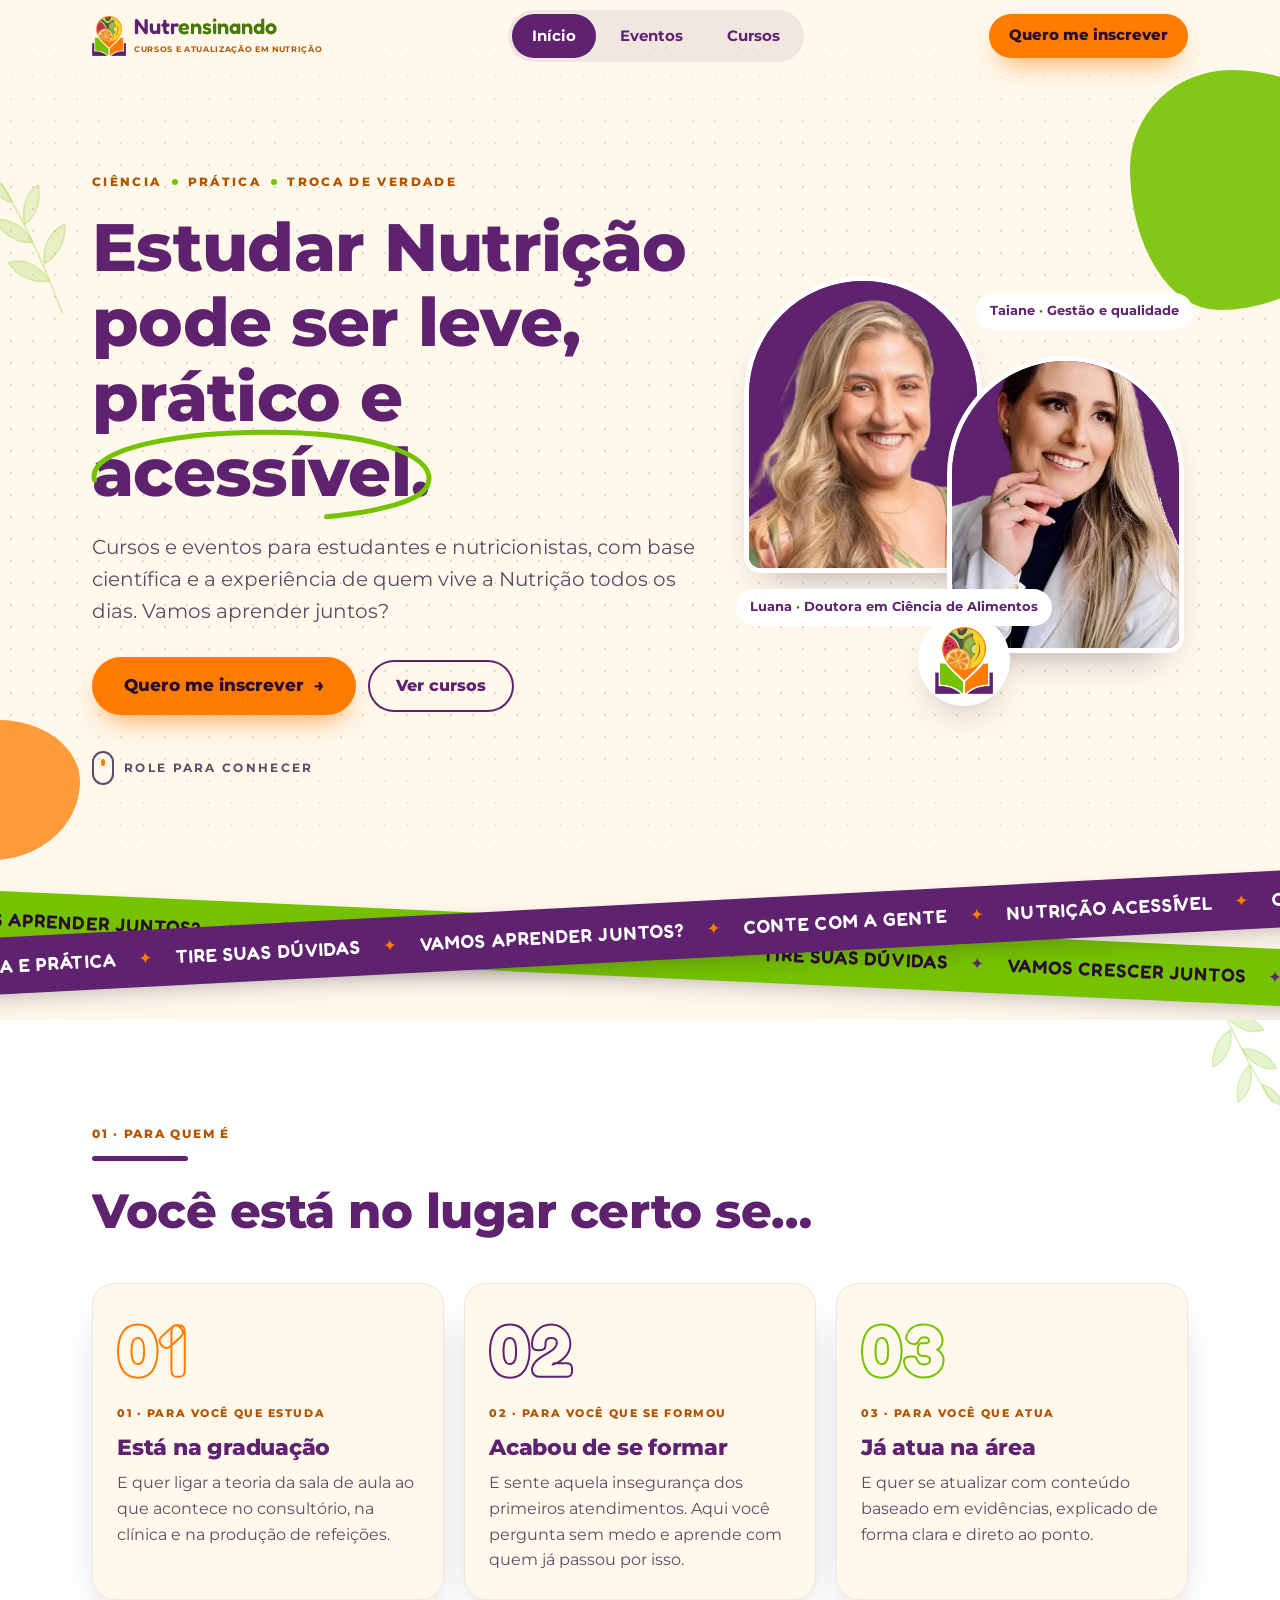
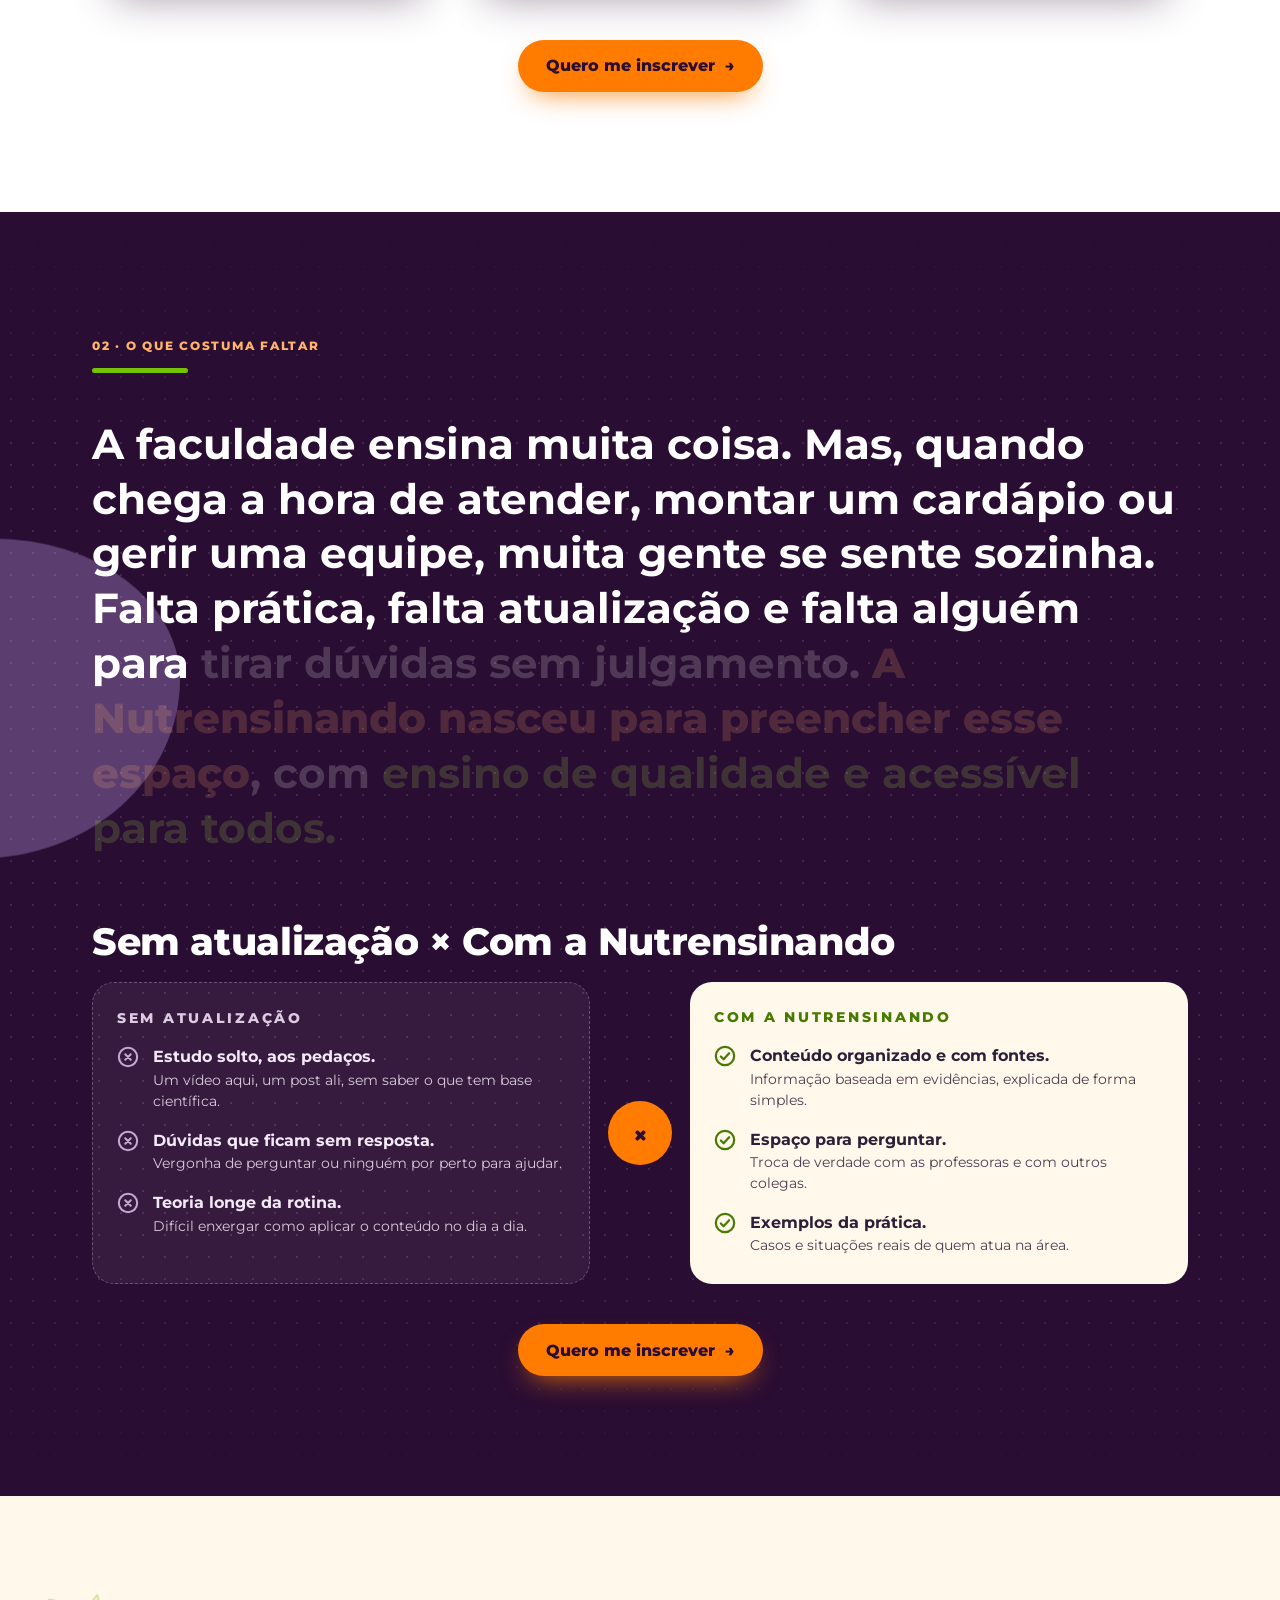
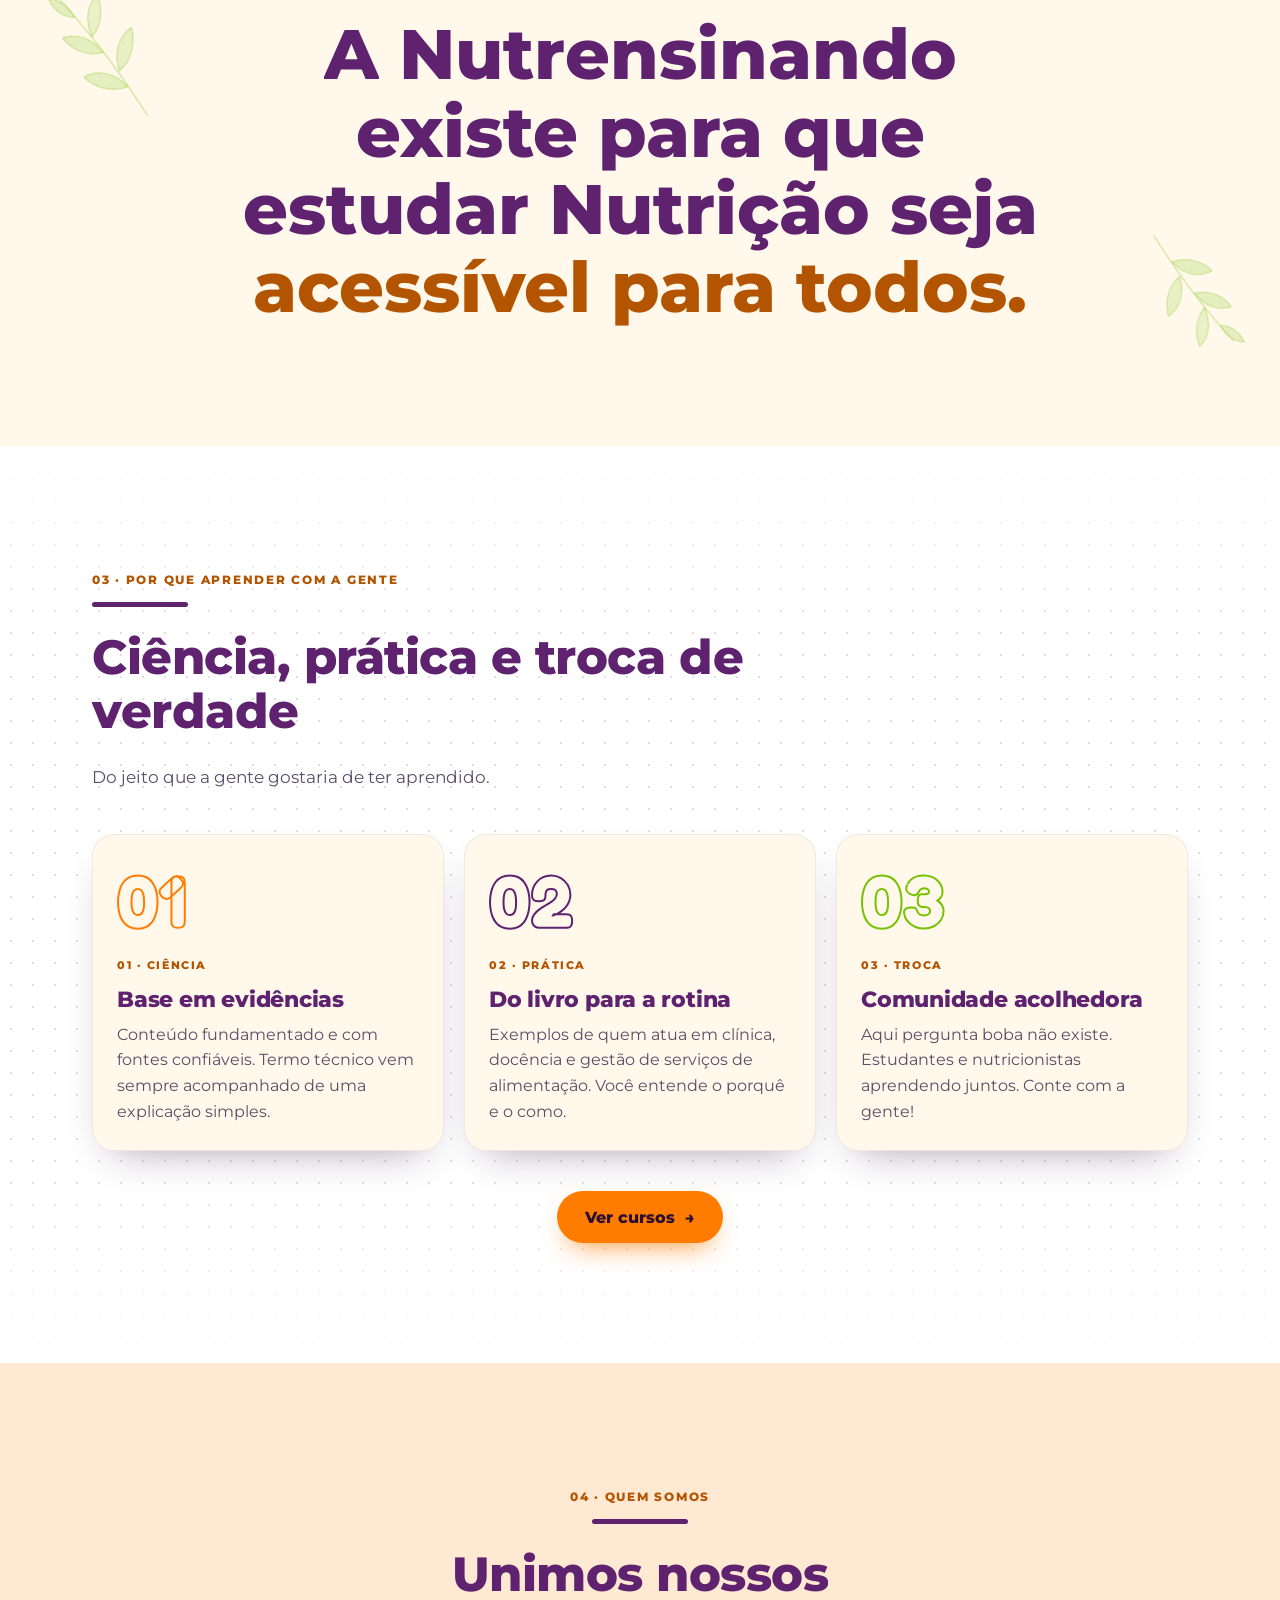
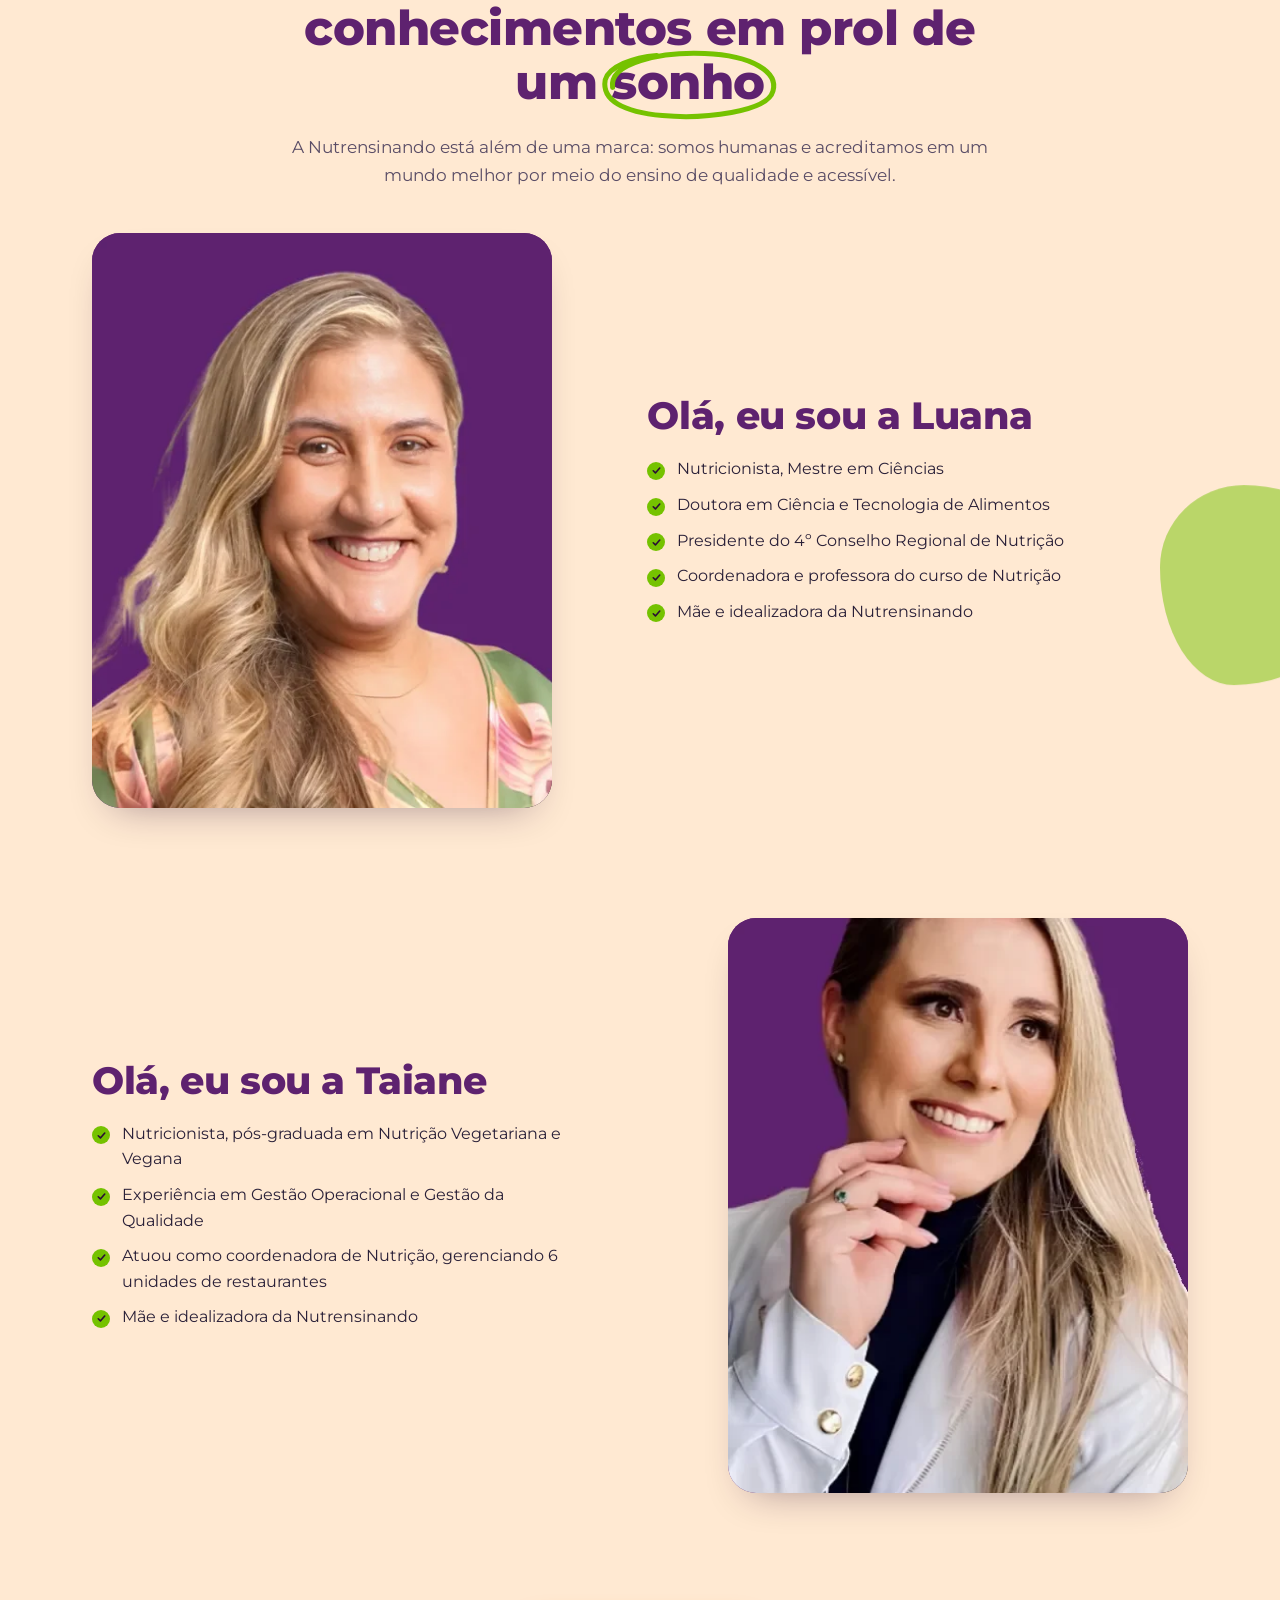
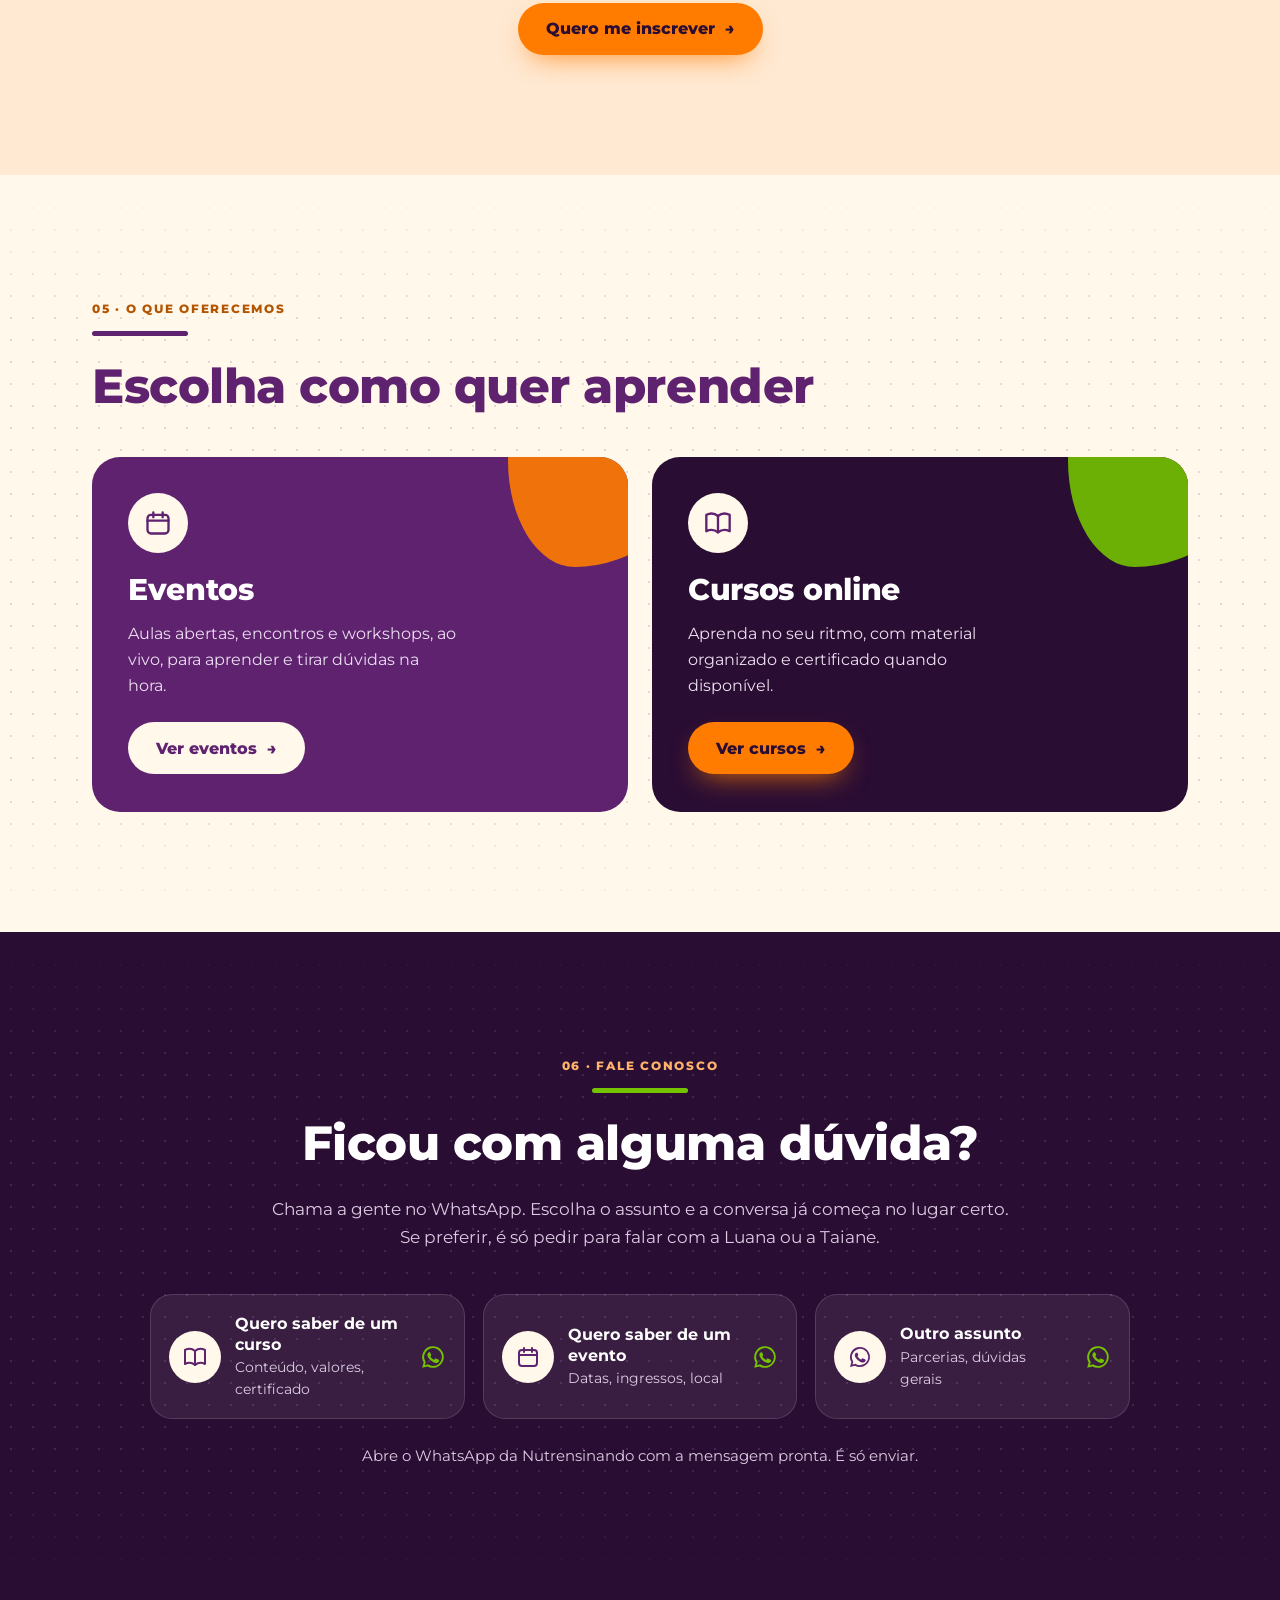
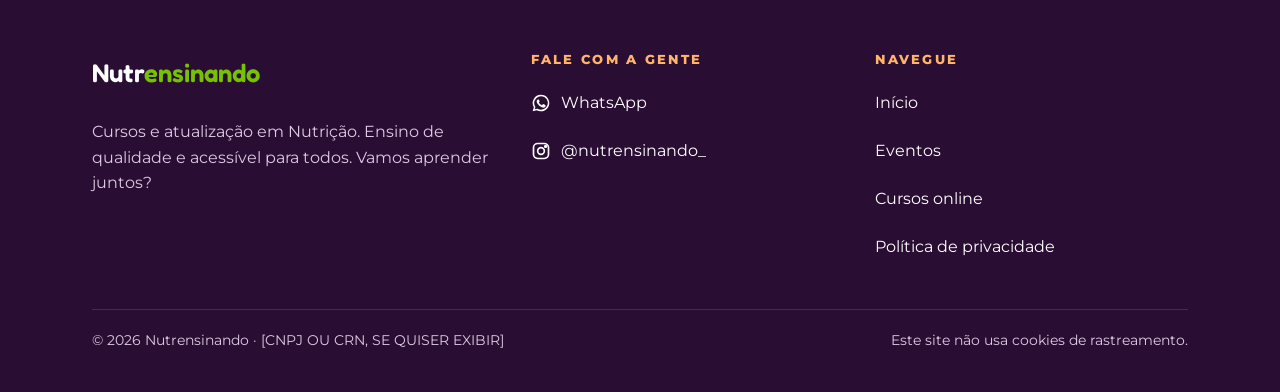
==== commit 967c10fb: "Seção Fale conosco: botões de WhatsApp por assunto (curso, evento, outro) Co-Authored-By: Claude Opu" ====
--- a/index.html
+++ b/index.html
@@ -27,7 +27,7 @@
   <link rel="preconnect" href="https://fonts.googleapis.com">
   <link rel="preconnect" href="https://fonts.gstatic.com" crossorigin>
   <link href="https://fonts.googleapis.com/css2?family=Fredoka:wght@500;600;700&family=Montserrat:wght@400;600;700;800&display=swap" rel="stylesheet">
-  <link rel="stylesheet" href="css/estilo.css?v=20261101c">
+  <link rel="stylesheet" href="css/estilo.css?v=20261117a">
   <script>document.documentElement.classList.add('js');</script>
 </head>
 <body>
@@ -322,6 +322,36 @@
       </div>
     </div>
   </section>
+
+  <!-- 6. Fale conosco (WhatsApp) -->
+  <section class="secao fundo-noite pontilhado" id="fale-conosco" aria-labelledby="t-fale">
+    <div class="recipiente">
+      <div class="cabeca cabeca--centro">
+        <span class="rotulo">06 · Fale conosco</span>
+        <span class="divisor" aria-hidden="true"></span>
+        <h2 id="t-fale" data-palavras>Ficou com alguma dúvida?</h2>
+        <p>Chama a gente no WhatsApp. Escolha o assunto e a conversa já começa no lugar certo. Se preferir, é só pedir para falar com a Luana ou a Taiane.</p>
+      </div>
+      <div class="fale" data-sequencia>
+        <a class="fale__opcao" data-whats="curso" href="#" target="_blank" rel="noopener">
+          <span class="oferta__icone" aria-hidden="true"><svg><use href="#ic-livro"/></svg></span>
+          <span><b>Quero saber de um curso</b><small>Conteúdo, valores, certificado</small></span>
+          <svg class="fale__whats" aria-hidden="true"><use href="#ic-whats"/></svg>
+        </a>
+        <a class="fale__opcao" data-whats="evento" href="#" target="_blank" rel="noopener">
+          <span class="oferta__icone" aria-hidden="true"><svg><use href="#ic-calendario"/></svg></span>
+          <span><b>Quero saber de um evento</b><small>Datas, ingressos, local</small></span>
+          <svg class="fale__whats" aria-hidden="true"><use href="#ic-whats"/></svg>
+        </a>
+        <a class="fale__opcao" data-whats="outro" href="#" target="_blank" rel="noopener">
+          <span class="oferta__icone" aria-hidden="true"><svg><use href="#ic-whats"/></svg></span>
+          <span><b>Outro assunto</b><small>Parcerias, dúvidas gerais</small></span>
+          <svg class="fale__whats" aria-hidden="true"><use href="#ic-whats"/></svg>
+        </a>
+      </div>
+      <p class="fale__nota">Abre o WhatsApp da Nutrensinando com a mensagem pronta. É só enviar.</p>
+    </div>
+  </section>
 </section>
 
 <!-- /ABA:inicio -->
@@ -510,6 +540,6 @@
 <div class="cursor" aria-hidden="true"></div>
 
 <script src="js/cursos.js?v=20261101c"></script>
-<script src="js/site.js?v=20261101c"></script>
+<script src="js/site.js?v=20261117a"></script>
 </body>
 </html>
--- a/css/estilo.css
+++ b/css/estilo.css
@@ -887,3 +887,24 @@
   .alternado { margin-bottom: 56px; }
   .abertura__fotos .etiqueta { font-size: .72rem; padding: 6px 10px; }
 }
+
+/* =========================================================
+   Fale conosco (WhatsApp)
+   ========================================================= */
+.fale { display: grid; gap: 14px; max-width: 980px; margin: 0 auto; }
+@media (min-width: 860px) { .fale { grid-template-columns: repeat(3, 1fr); gap: 18px; } }
+.fale__opcao {
+  display: flex; align-items: center; gap: 14px;
+  background: rgba(255, 255, 255, .07); border: 1px solid rgba(255, 255, 255, .14);
+  border-radius: 22px; padding: 18px 18px; color: #fff; text-decoration: none;
+  transition: background .2s, transform .2s, border-color .2s;
+}
+.fundo-noite a.fale__opcao { color: #fff; }
+.fale__opcao:hover, .fale__opcao:focus-visible { background: rgba(255, 255, 255, .13); border-color: var(--verde); transform: translateY(-2px); }
+.fale__opcao .oferta__icone { width: 52px; height: 52px; }
+.fale__opcao .oferta__icone svg { width: 24px; height: 24px; }
+.fale__opcao b { display: block; font-size: 1.02rem; line-height: 1.25; }
+.fale__opcao small { display: block; color: #dccbe3; font-size: .86rem; margin-top: 2px; }
+.fale__opcao > span:nth-child(2) { flex: 1; }
+.fale__whats { flex: none; width: 26px; height: 26px; color: var(--verde); }
+.fale__nota { text-align: center; margin: 26px 0 0; font-size: .92rem; color: #dccbe3; }
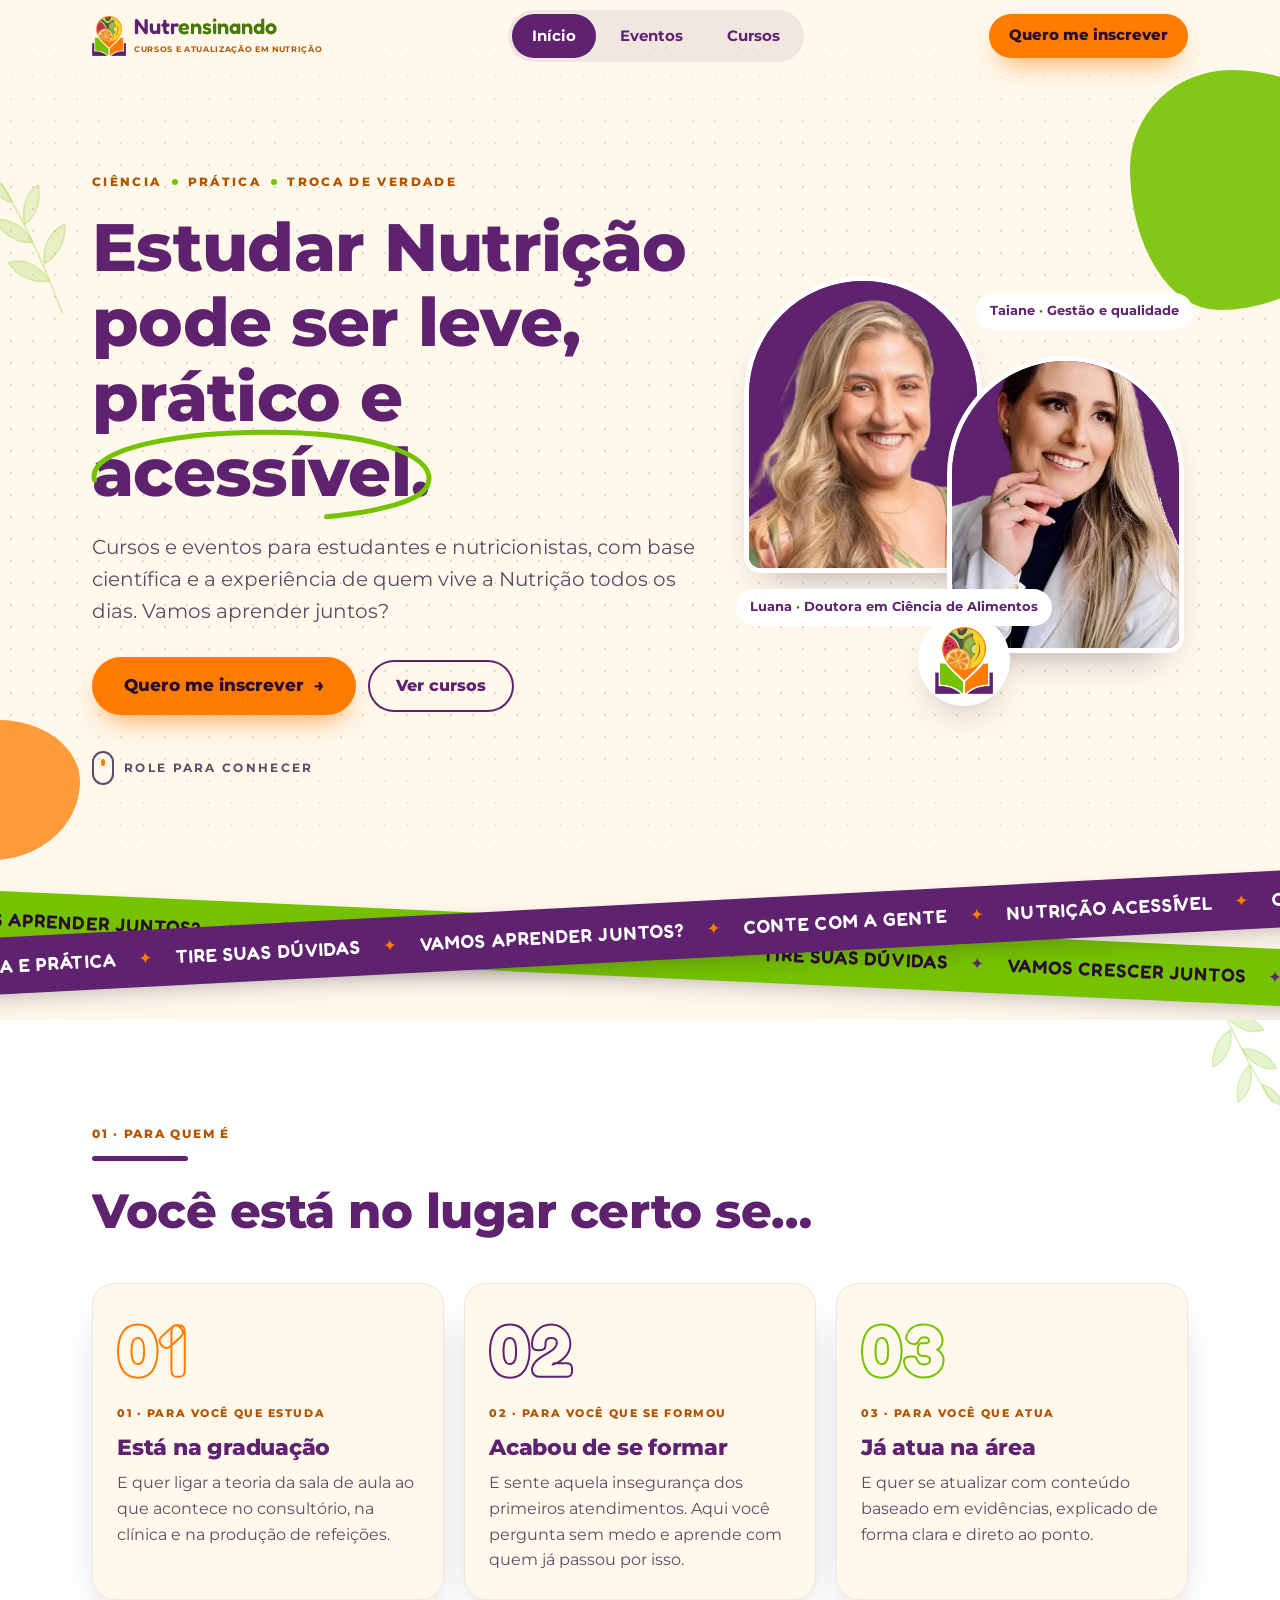
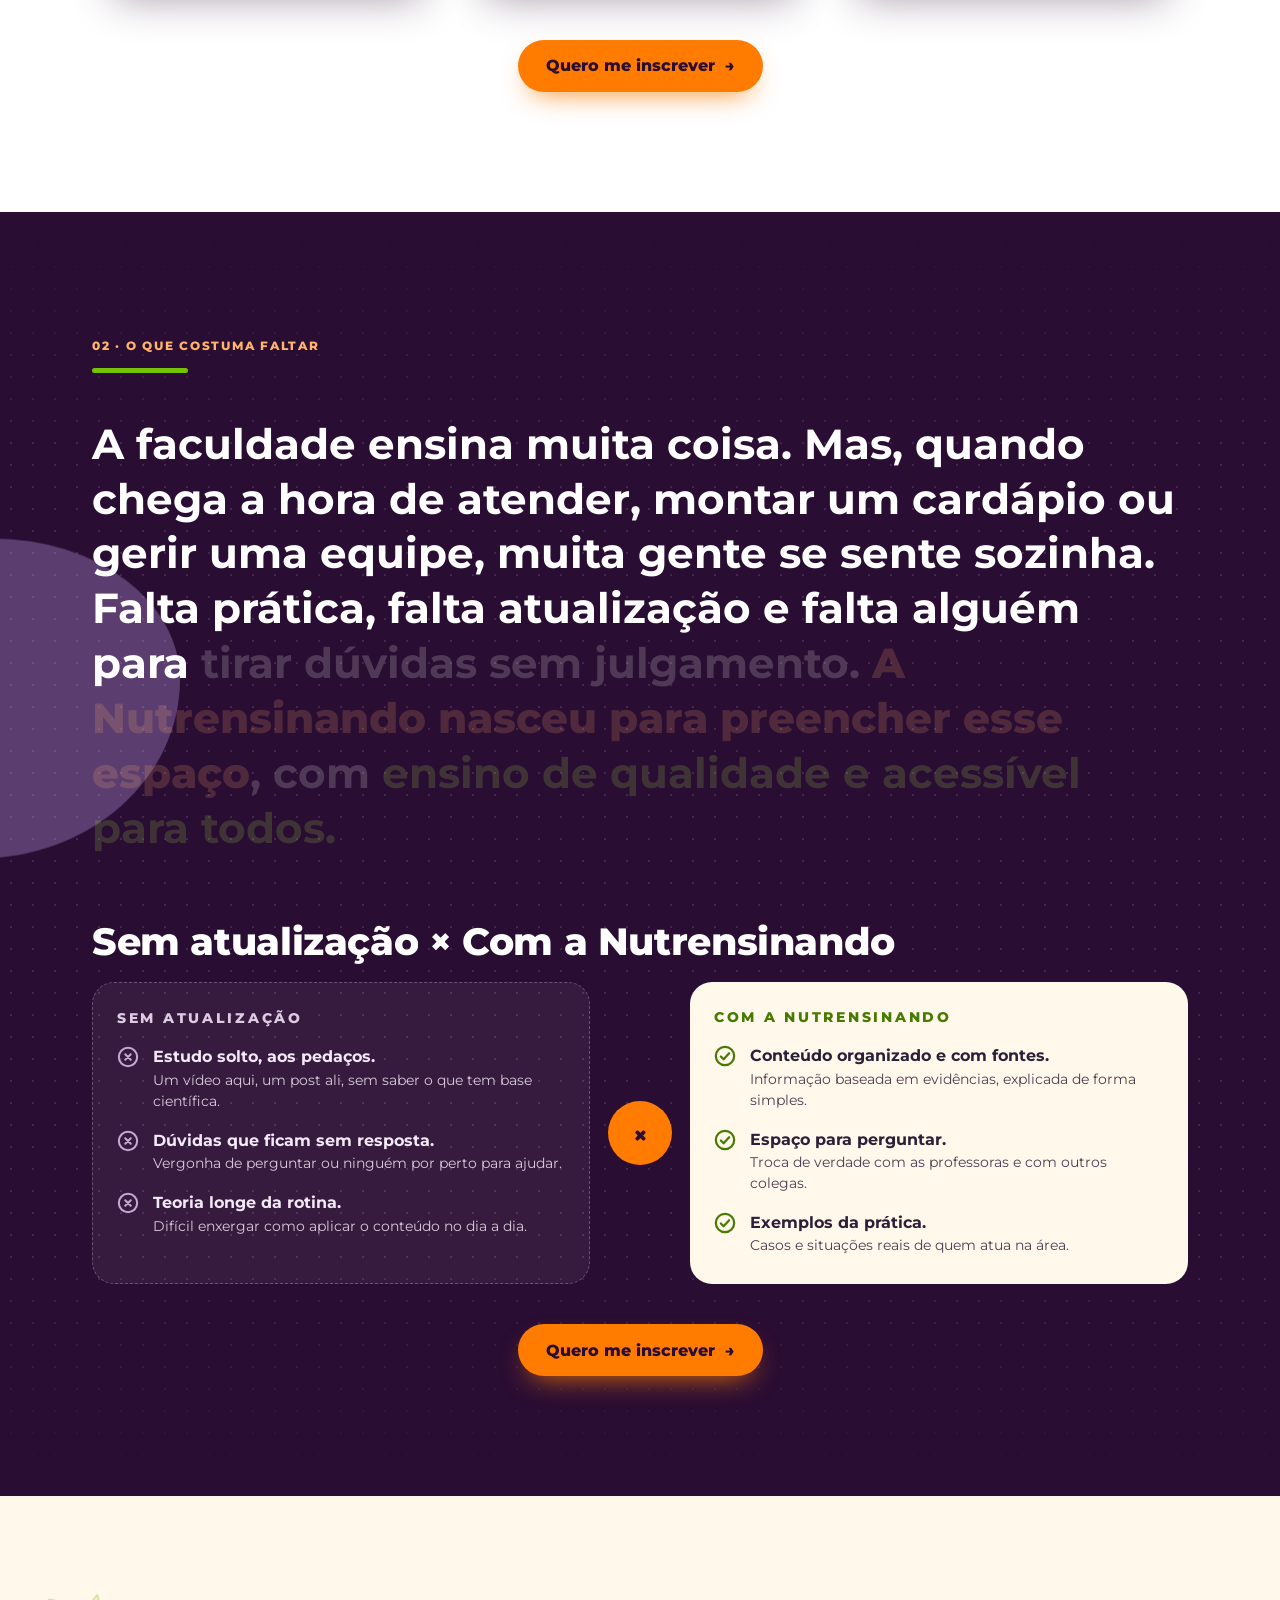
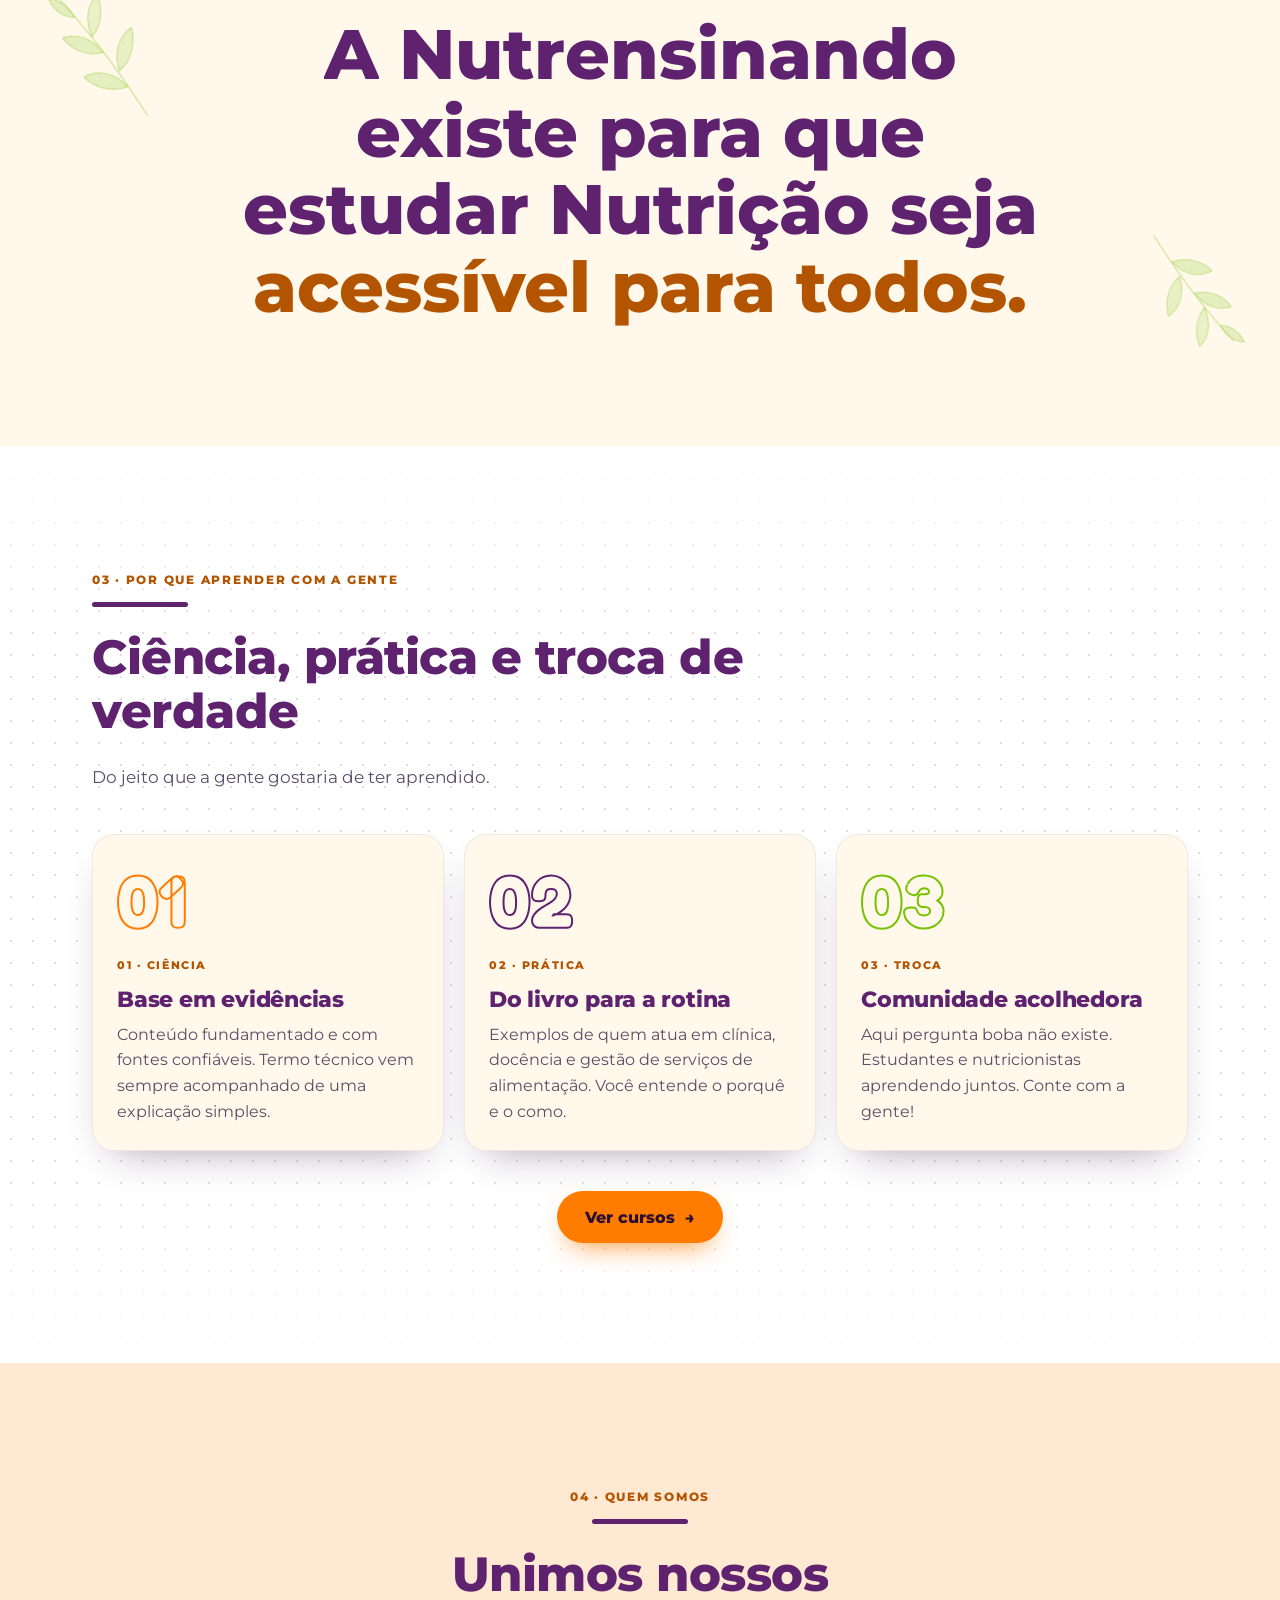
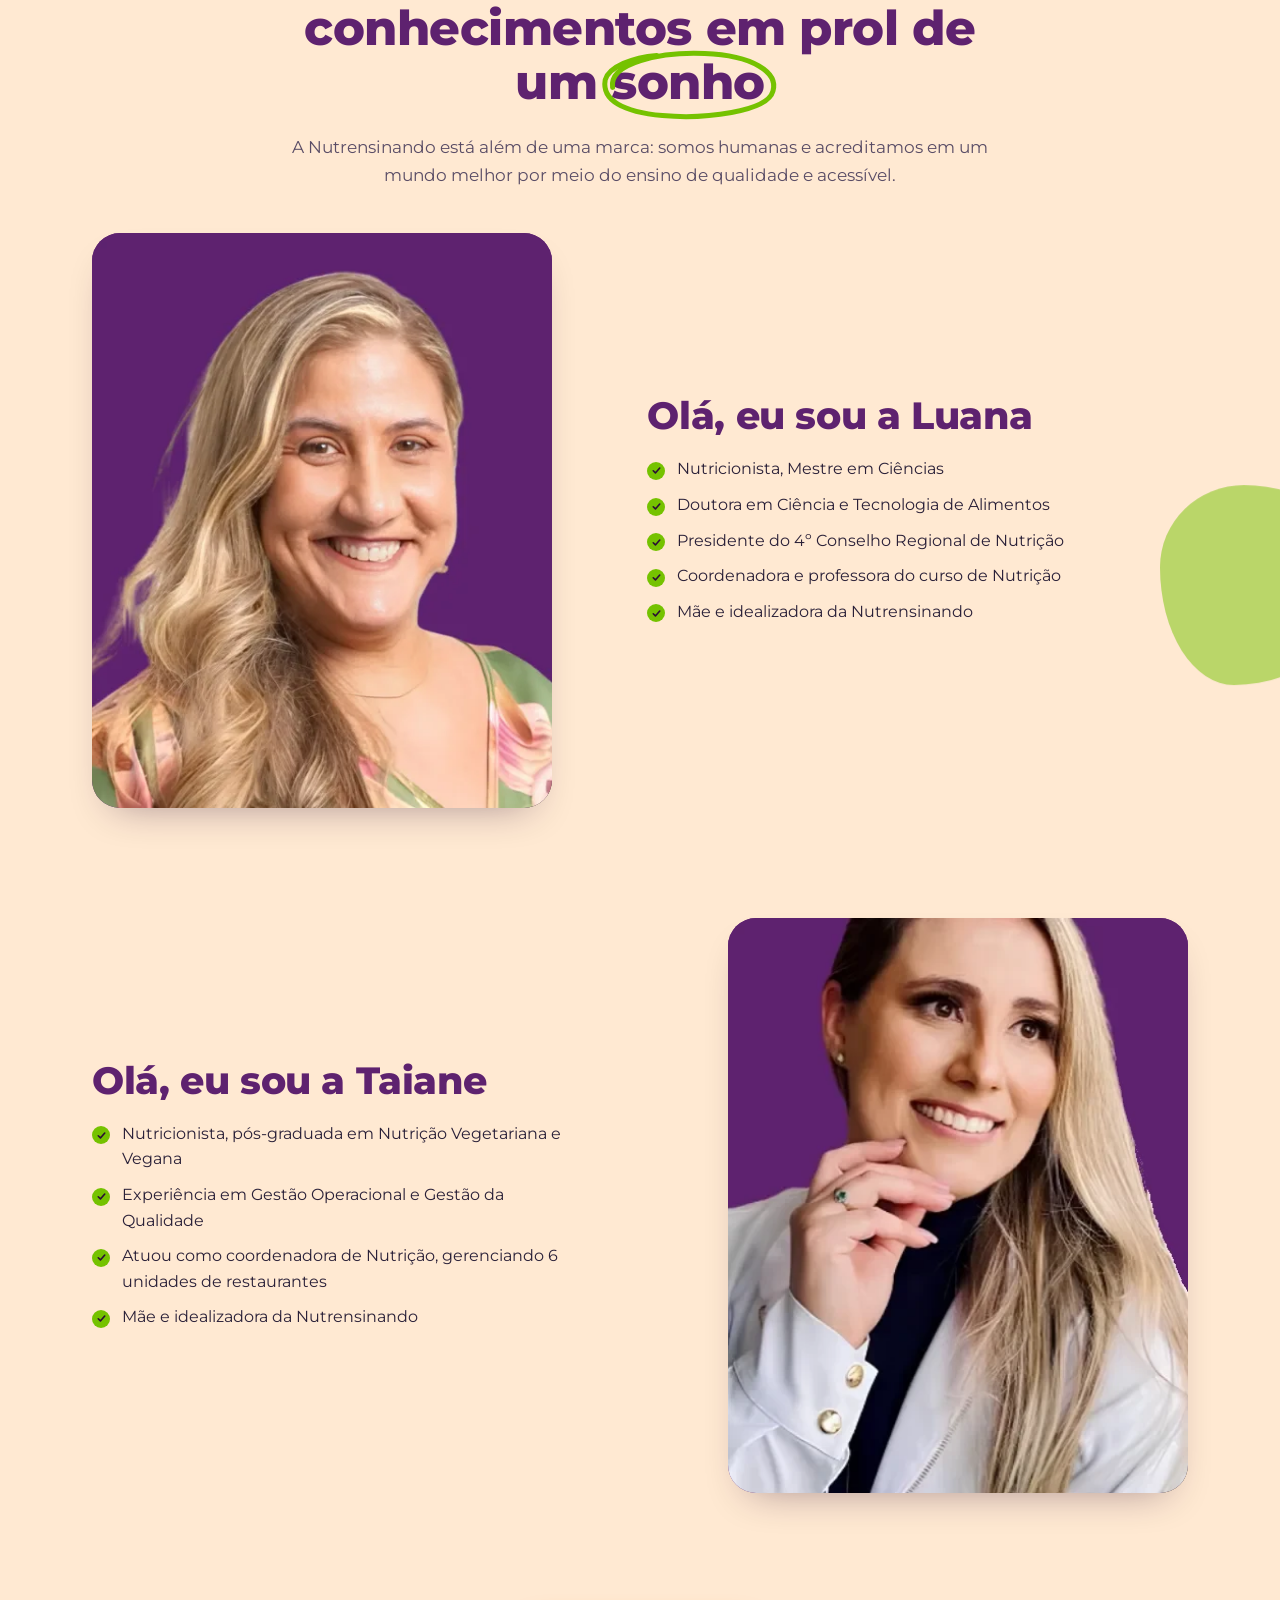
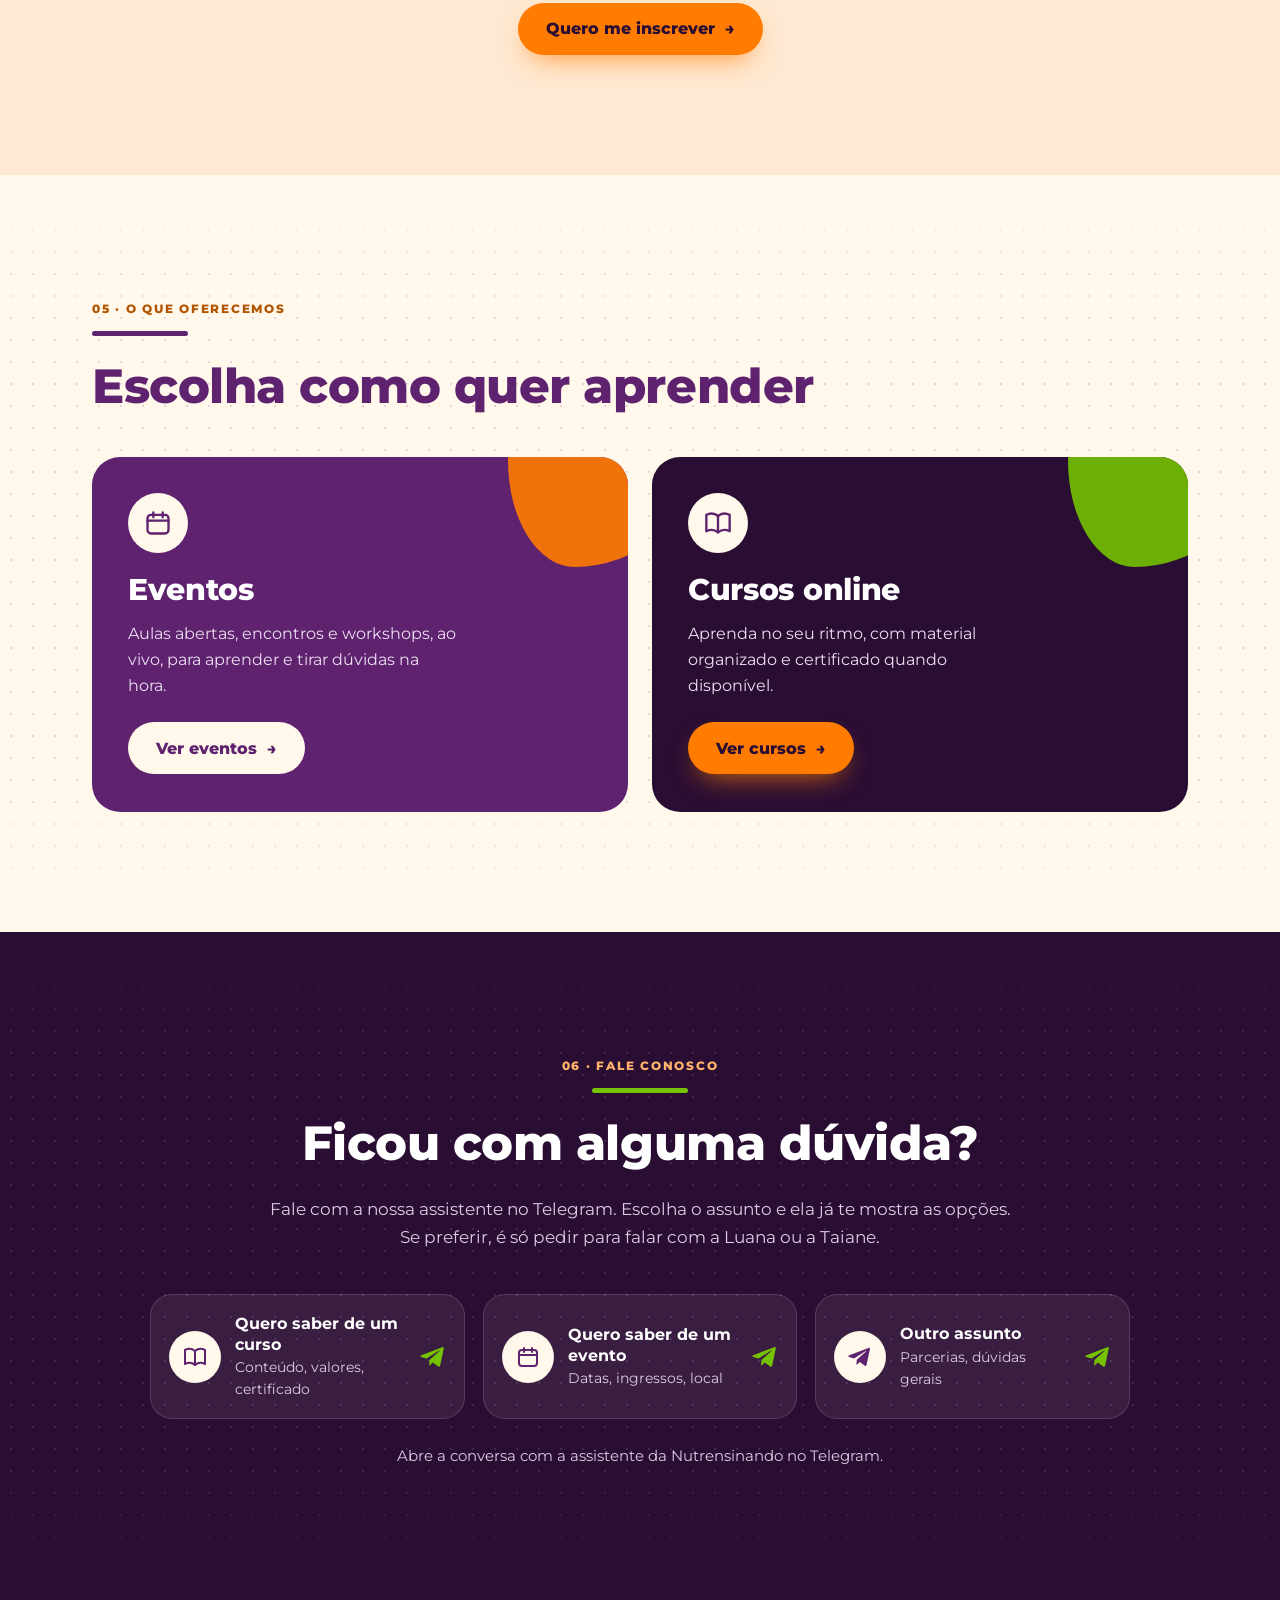
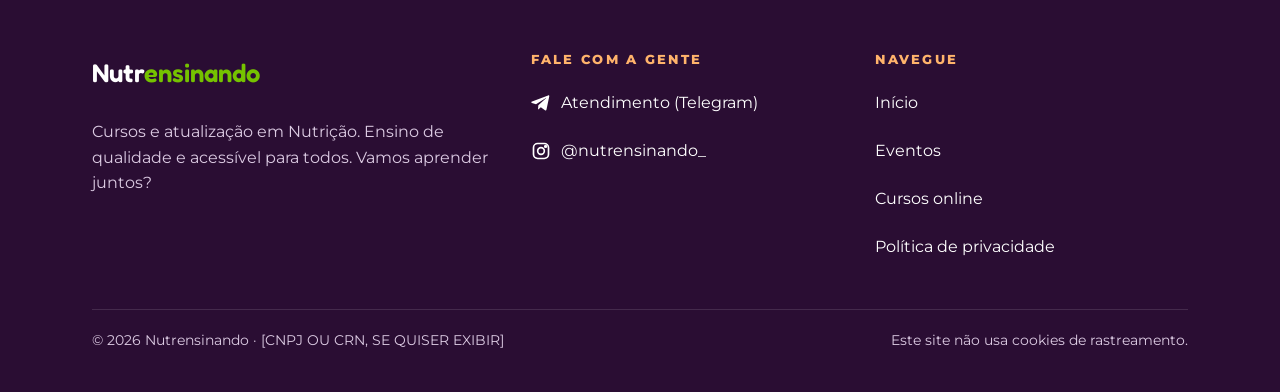
==== commit a1c27fd5: "Site: tira o WhatsApp; Fale conosco, rodapé e cursos em breve abrem o robô do Telegram Co-Authored-B" ====
--- a/index.html
+++ b/index.html
@@ -27,7 +27,7 @@
   <link rel="preconnect" href="https://fonts.googleapis.com">
   <link rel="preconnect" href="https://fonts.gstatic.com" crossorigin>
   <link href="https://fonts.googleapis.com/css2?family=Fredoka:wght@500;600;700&family=Montserrat:wght@400;600;700;800&display=swap" rel="stylesheet">
-  <link rel="stylesheet" href="css/estilo.css?v=20261117a">
+  <link rel="stylesheet" href="css/estilo.css?v=20261118a">
   <script>document.documentElement.classList.add('js');</script>
 </head>
 <body>
@@ -52,7 +52,7 @@
     <symbol id="ic-x" viewBox="0 0 24 24"><g fill="none" stroke="currentColor" stroke-width="2.2" stroke-linecap="round"><circle cx="12" cy="12" r="10"/><path d="M9 9l6 6M15 9l-6 6"/></g></symbol>
     <symbol id="ic-calendario" viewBox="0 0 24 24"><g fill="none" stroke="currentColor" stroke-width="2" stroke-linecap="round" stroke-linejoin="round"><rect x="3" y="5" width="18" height="16" rx="3"/><path d="M3 10h18M8 3v4M16 3v4"/></g></symbol>
     <symbol id="ic-livro" viewBox="0 0 24 24"><g fill="none" stroke="currentColor" stroke-width="2" stroke-linecap="round" stroke-linejoin="round"><path d="M2 5c3-1.5 7-1.5 10 1 3-2.5 7-2.5 10-1v14c-3-1.5-7-1.5-10 1-3-2.5-7-2.5-10-1z"/><path d="M12 6v14"/></g></symbol>
-    <symbol id="ic-whats" viewBox="0 0 24 24"><path fill="currentColor" d="M12 2a10 10 0 0 0-8.6 15.1L2 22l5-1.3A10 10 0 1 0 12 2zm0 18.2a8.2 8.2 0 0 1-4.2-1.2l-.3-.2-3 .8.8-2.9-.2-.3A8.2 8.2 0 1 1 12 20.2zm4.5-6.1c-.2-.1-1.5-.7-1.7-.8s-.4-.1-.6.1-.7.8-.8 1-.3.2-.5.1a6.7 6.7 0 0 1-3.3-2.9c-.2-.4.2-.4.7-1.3.1-.2 0-.3 0-.4l-.8-1.8c-.2-.5-.4-.4-.6-.4h-.5a1 1 0 0 0-.7.3 3 3 0 0 0-.9 2.2 5.2 5.2 0 0 0 1.1 2.7 11.8 11.8 0 0 0 4.5 4c1.7.7 2.4.8 3.2.6a2.8 2.8 0 0 0 1.8-1.3 2.3 2.3 0 0 0 .2-1.3c-.1-.1-.2-.2-.4-.3z"/></symbol>
+    <symbol id="ic-telegram" viewBox="0 0 24 24"><path fill="currentColor" d="M21.9 4.3 18.6 19.8c-.2 1.1-.9 1.4-1.8.9l-5-3.7-2.4 2.3c-.3.3-.5.5-1 .5l.4-5.1 9.2-8.3c.4-.4-.1-.6-.6-.2L6 13.4l-4.9-1.5c-1.1-.3-1.1-1.1.2-1.6L20.5 2.9c.9-.3 1.7.2 1.4 1.4z"/></symbol>
     <symbol id="ic-insta" viewBox="0 0 24 24"><g fill="none" stroke="currentColor" stroke-width="2"><rect x="3" y="3" width="18" height="18" rx="5"/><circle cx="12" cy="12" r="4"/><circle cx="17.5" cy="6.5" r="1" fill="currentColor"/></g></symbol>
     <symbol id="ic-email" viewBox="0 0 24 24"><g fill="none" stroke="currentColor" stroke-width="2" stroke-linejoin="round"><rect x="3" y="5" width="18" height="14" rx="3"/><path d="M4 7l8 6 8-6"/></g></symbol>
     <symbol id="ic-telefone" viewBox="0 0 24 24"><path fill="currentColor" d="M6.6 10.8a15.2 15.2 0 0 0 6.6 6.6l2.2-2.2a1 1 0 0 1 1-.2 11.4 11.4 0 0 0 3.6.6 1 1 0 0 1 1 1V20a1 1 0 0 1-1 1A17 17 0 0 1 3 4a1 1 0 0 1 1-1h3.5a1 1 0 0 1 1 1 11.4 11.4 0 0 0 .6 3.6 1 1 0 0 1-.3 1z"/></symbol>
@@ -323,33 +323,33 @@
     </div>
   </section>
 
-  <!-- 6. Fale conosco (WhatsApp) -->
+  <!-- 6. Fale conosco (assistente no Telegram) -->
   <section class="secao fundo-noite pontilhado" id="fale-conosco" aria-labelledby="t-fale">
     <div class="recipiente">
       <div class="cabeca cabeca--centro">
         <span class="rotulo">06 · Fale conosco</span>
         <span class="divisor" aria-hidden="true"></span>
         <h2 id="t-fale" data-palavras>Ficou com alguma dúvida?</h2>
-        <p>Chama a gente no WhatsApp. Escolha o assunto e a conversa já começa no lugar certo. Se preferir, é só pedir para falar com a Luana ou a Taiane.</p>
+        <p>Fale com a nossa assistente no Telegram. Escolha o assunto e ela já te mostra as opções. Se preferir, é só pedir para falar com a Luana ou a Taiane.</p>
       </div>
       <div class="fale" data-sequencia>
-        <a class="fale__opcao" data-whats="curso" href="#" target="_blank" rel="noopener">
+        <a class="fale__opcao" data-robo="curso" href="#" target="_blank" rel="noopener">
           <span class="oferta__icone" aria-hidden="true"><svg><use href="#ic-livro"/></svg></span>
           <span><b>Quero saber de um curso</b><small>Conteúdo, valores, certificado</small></span>
-          <svg class="fale__whats" aria-hidden="true"><use href="#ic-whats"/></svg>
+          <svg class="fale__app" aria-hidden="true"><use href="#ic-telegram"/></svg>
         </a>
-        <a class="fale__opcao" data-whats="evento" href="#" target="_blank" rel="noopener">
+        <a class="fale__opcao" data-robo="evento" href="#" target="_blank" rel="noopener">
           <span class="oferta__icone" aria-hidden="true"><svg><use href="#ic-calendario"/></svg></span>
           <span><b>Quero saber de um evento</b><small>Datas, ingressos, local</small></span>
-          <svg class="fale__whats" aria-hidden="true"><use href="#ic-whats"/></svg>
+          <svg class="fale__app" aria-hidden="true"><use href="#ic-telegram"/></svg>
         </a>
-        <a class="fale__opcao" data-whats="outro" href="#" target="_blank" rel="noopener">
-          <span class="oferta__icone" aria-hidden="true"><svg><use href="#ic-whats"/></svg></span>
+        <a class="fale__opcao" data-robo="falar" href="#" target="_blank" rel="noopener">
+          <span class="oferta__icone" aria-hidden="true"><svg><use href="#ic-telegram"/></svg></span>
           <span><b>Outro assunto</b><small>Parcerias, dúvidas gerais</small></span>
-          <svg class="fale__whats" aria-hidden="true"><use href="#ic-whats"/></svg>
+          <svg class="fale__app" aria-hidden="true"><use href="#ic-telegram"/></svg>
         </a>
       </div>
-      <p class="fale__nota">Abre o WhatsApp da Nutrensinando com a mensagem pronta. É só enviar.</p>
+      <p class="fale__nota">Abre a conversa com a assistente da Nutrensinando no Telegram.</p>
     </div>
   </section>
 </section>
@@ -515,7 +515,7 @@
       <div>
         <h2>Fale com a gente</h2>
         <ul>
-          <li><a id="rod-whats" href="#" target="_blank" rel="noopener"><svg aria-hidden="true"><use href="#ic-whats"/></svg> WhatsApp</a></li>
+          <li><a id="rod-robo" href="#" target="_blank" rel="noopener"><svg aria-hidden="true"><use href="#ic-telegram"/></svg> Atendimento (Telegram)</a></li>
           <li><a id="rod-insta" href="#" target="_blank" rel="noopener"><svg aria-hidden="true"><use href="#ic-insta"/></svg> <span id="rod-insta-txt">Instagram</span></a></li>
           <li><a id="rod-email" href="#"><svg aria-hidden="true"><use href="#ic-email"/></svg> <span id="rod-email-txt">E-mail</span></a></li>
         </ul>
@@ -540,6 +540,6 @@
 <div class="cursor" aria-hidden="true"></div>
 
 <script src="js/cursos.js?v=20261101c"></script>
-<script src="js/site.js?v=20261117a"></script>
+<script src="js/site.js?v=20261118a"></script>
 </body>
 </html>
--- a/css/estilo.css
+++ b/css/estilo.css
@@ -906,5 +906,5 @@
 .fale__opcao b { display: block; font-size: 1.02rem; line-height: 1.25; }
 .fale__opcao small { display: block; color: #dccbe3; font-size: .86rem; margin-top: 2px; }
 .fale__opcao > span:nth-child(2) { flex: 1; }
-.fale__whats { flex: none; width: 26px; height: 26px; color: var(--verde); }
+.fale__app { flex: none; width: 26px; height: 26px; color: var(--verde); }
 .fale__nota { text-align: center; margin: 26px 0 0; font-size: .92rem; color: #dccbe3; }
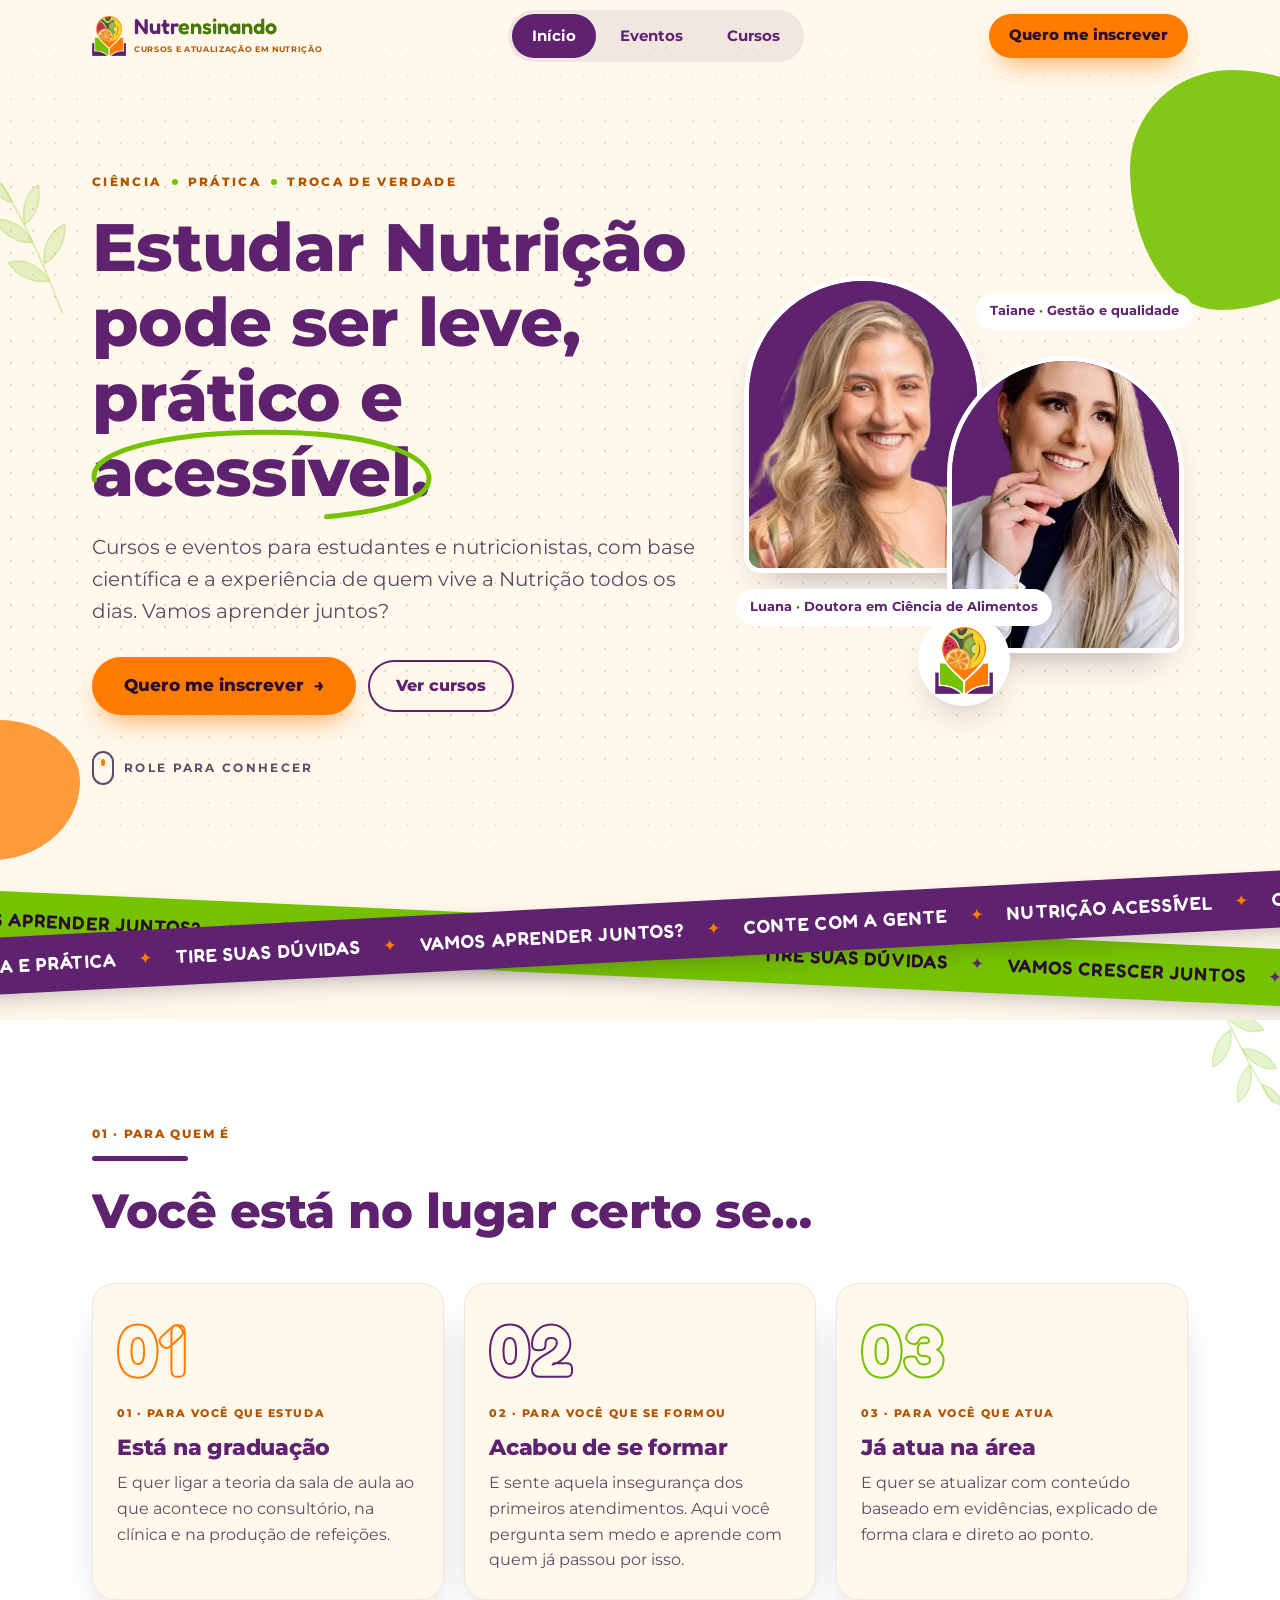
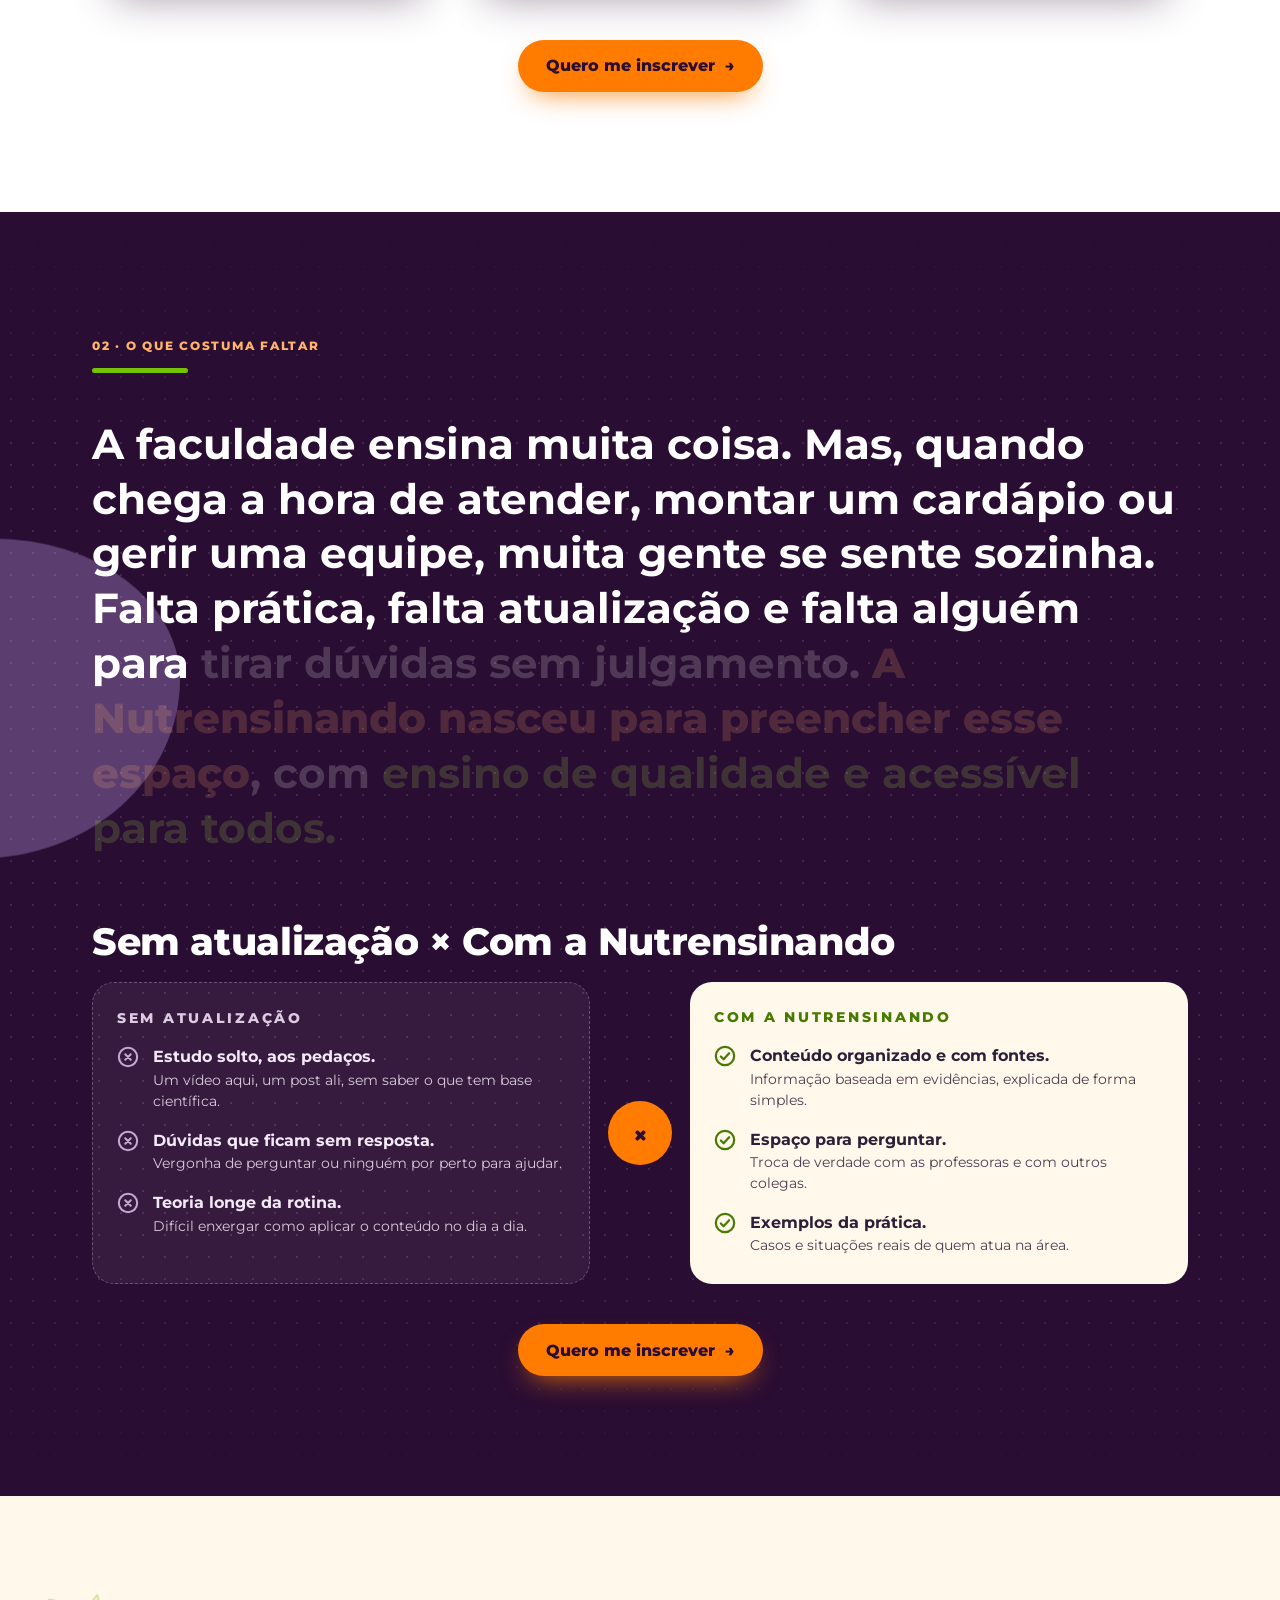
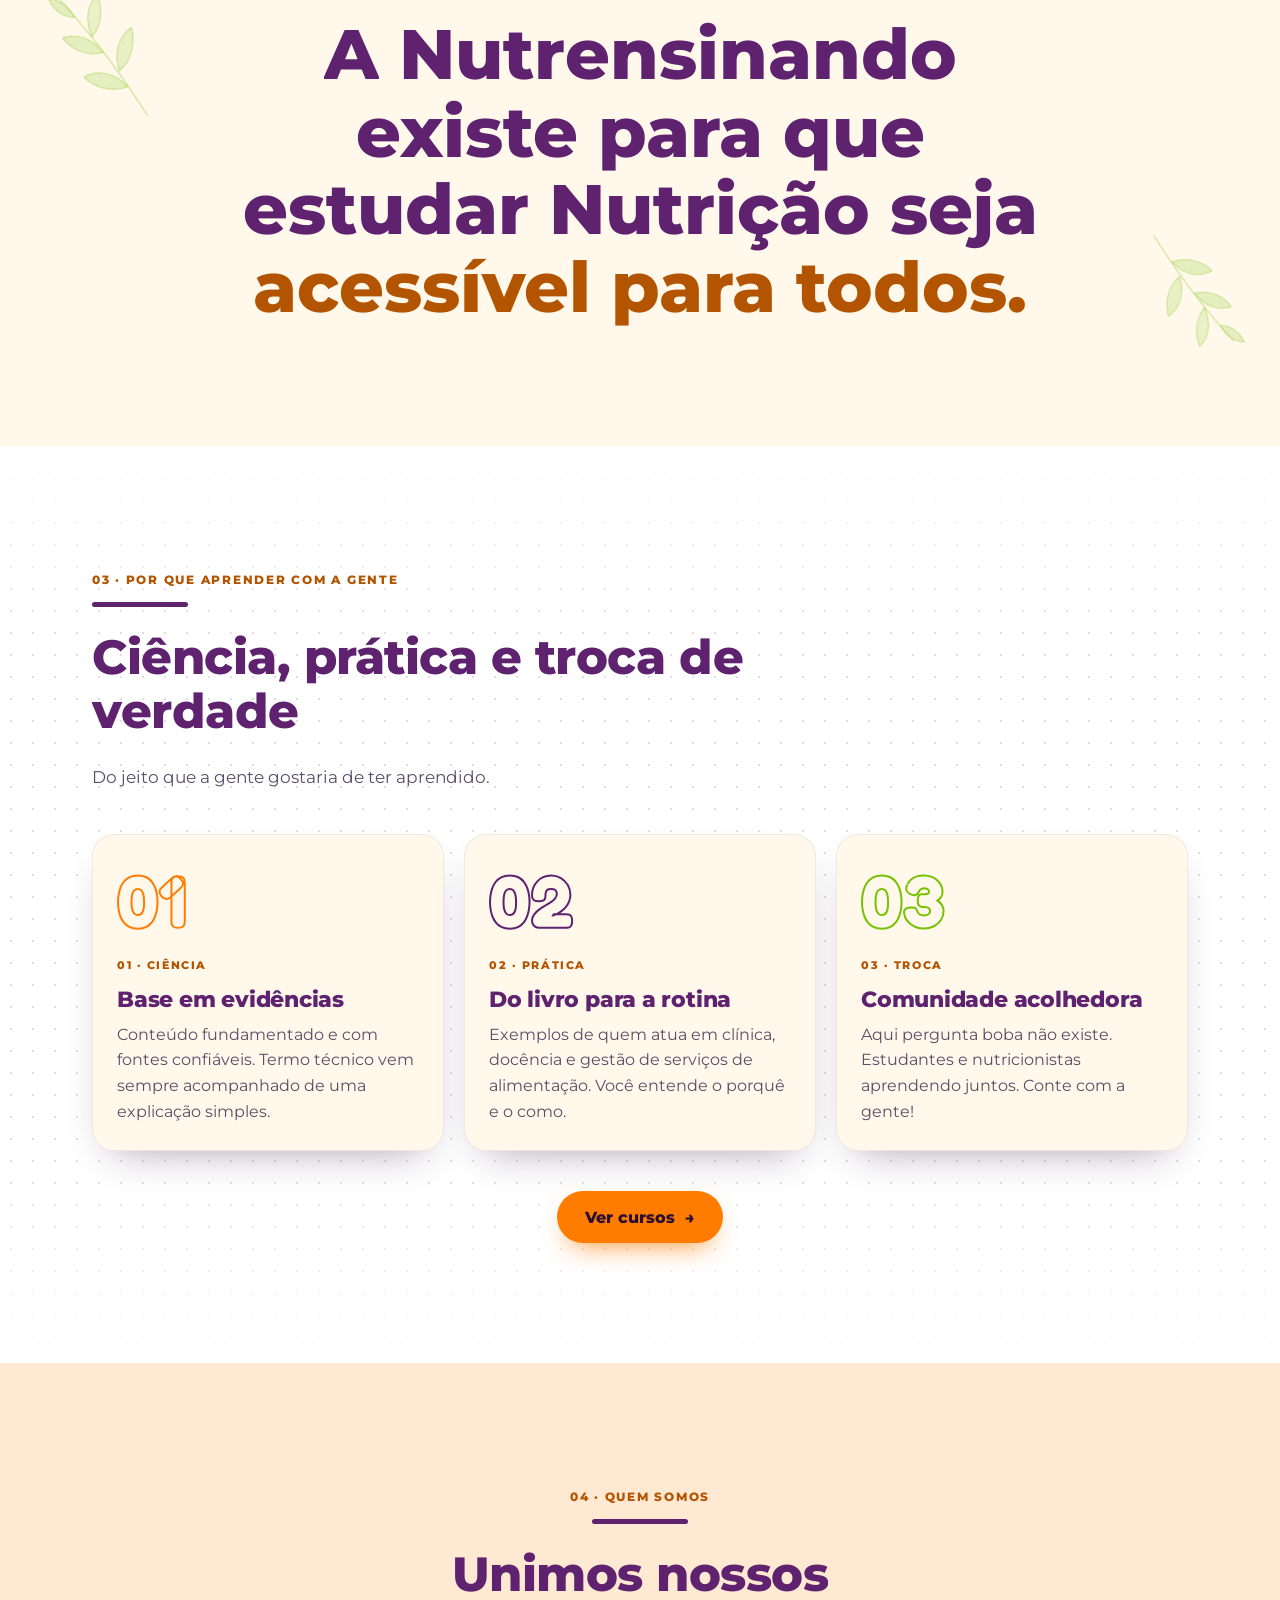
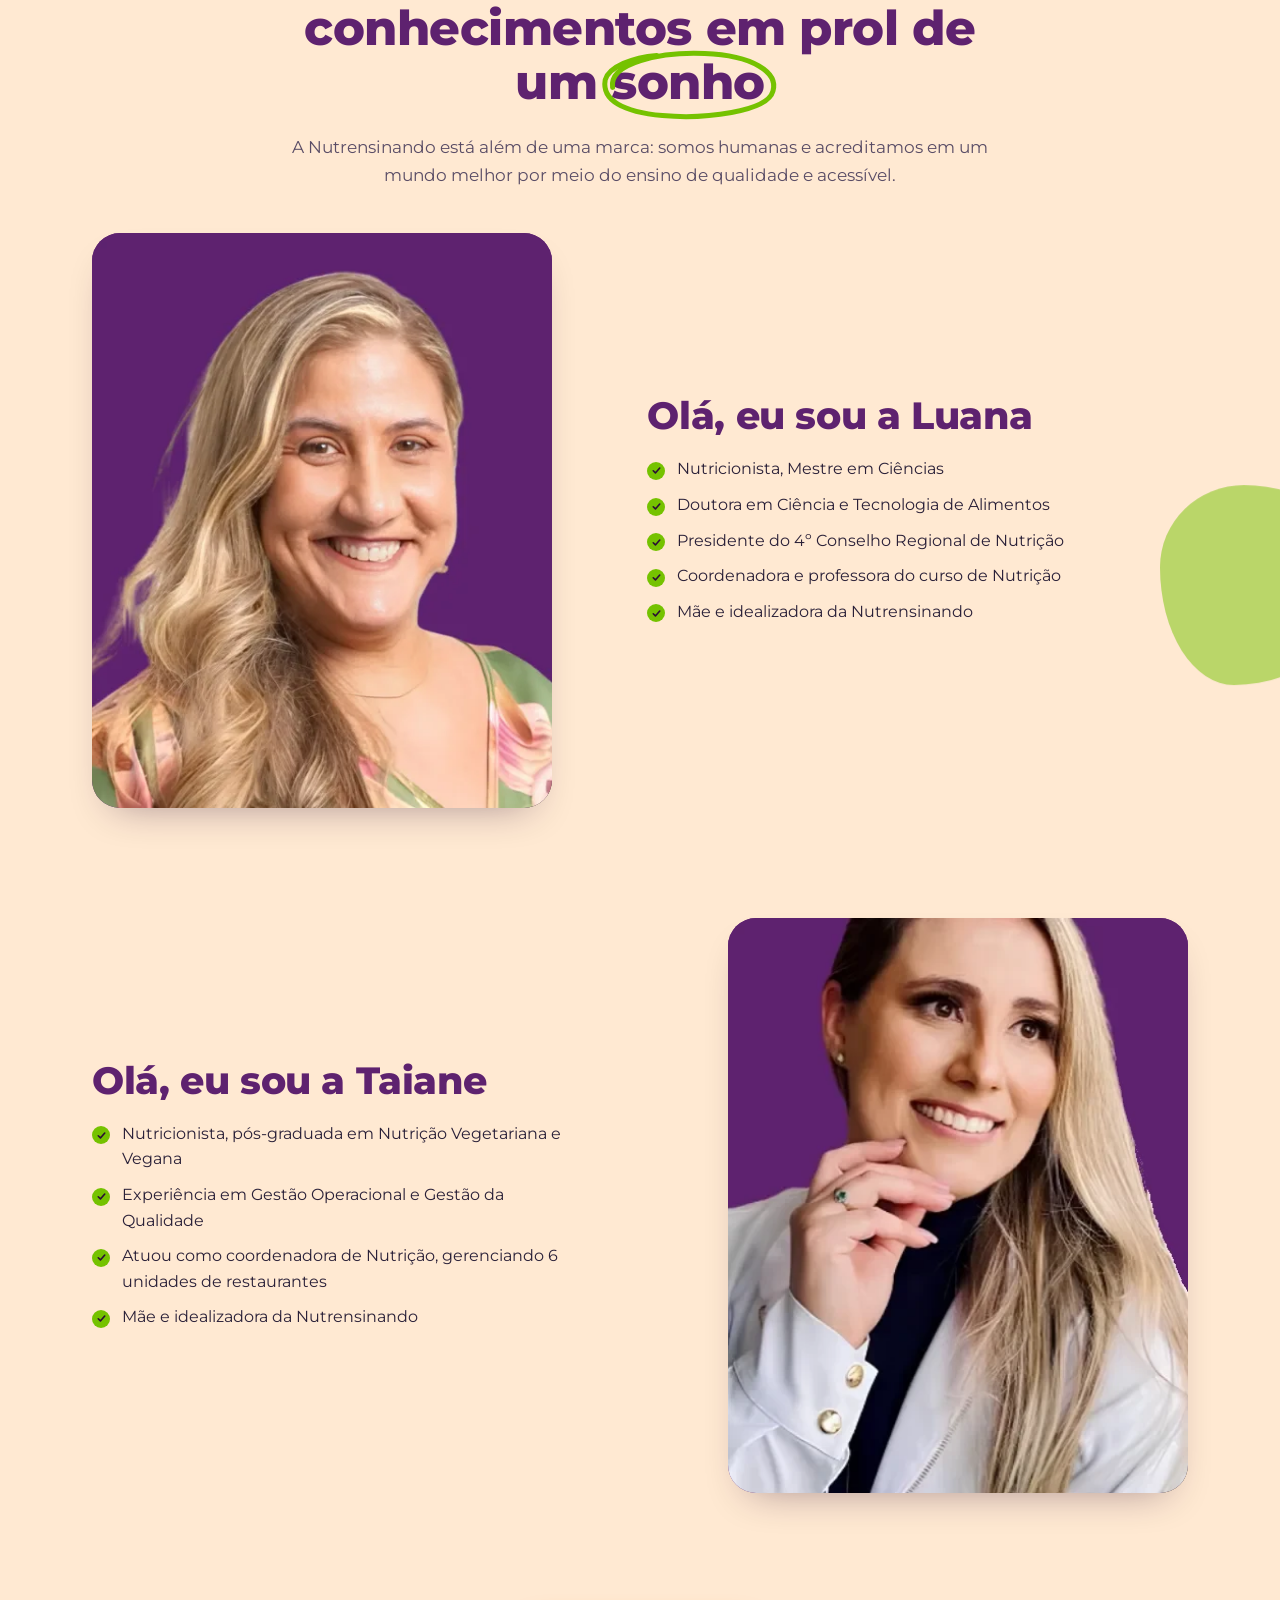
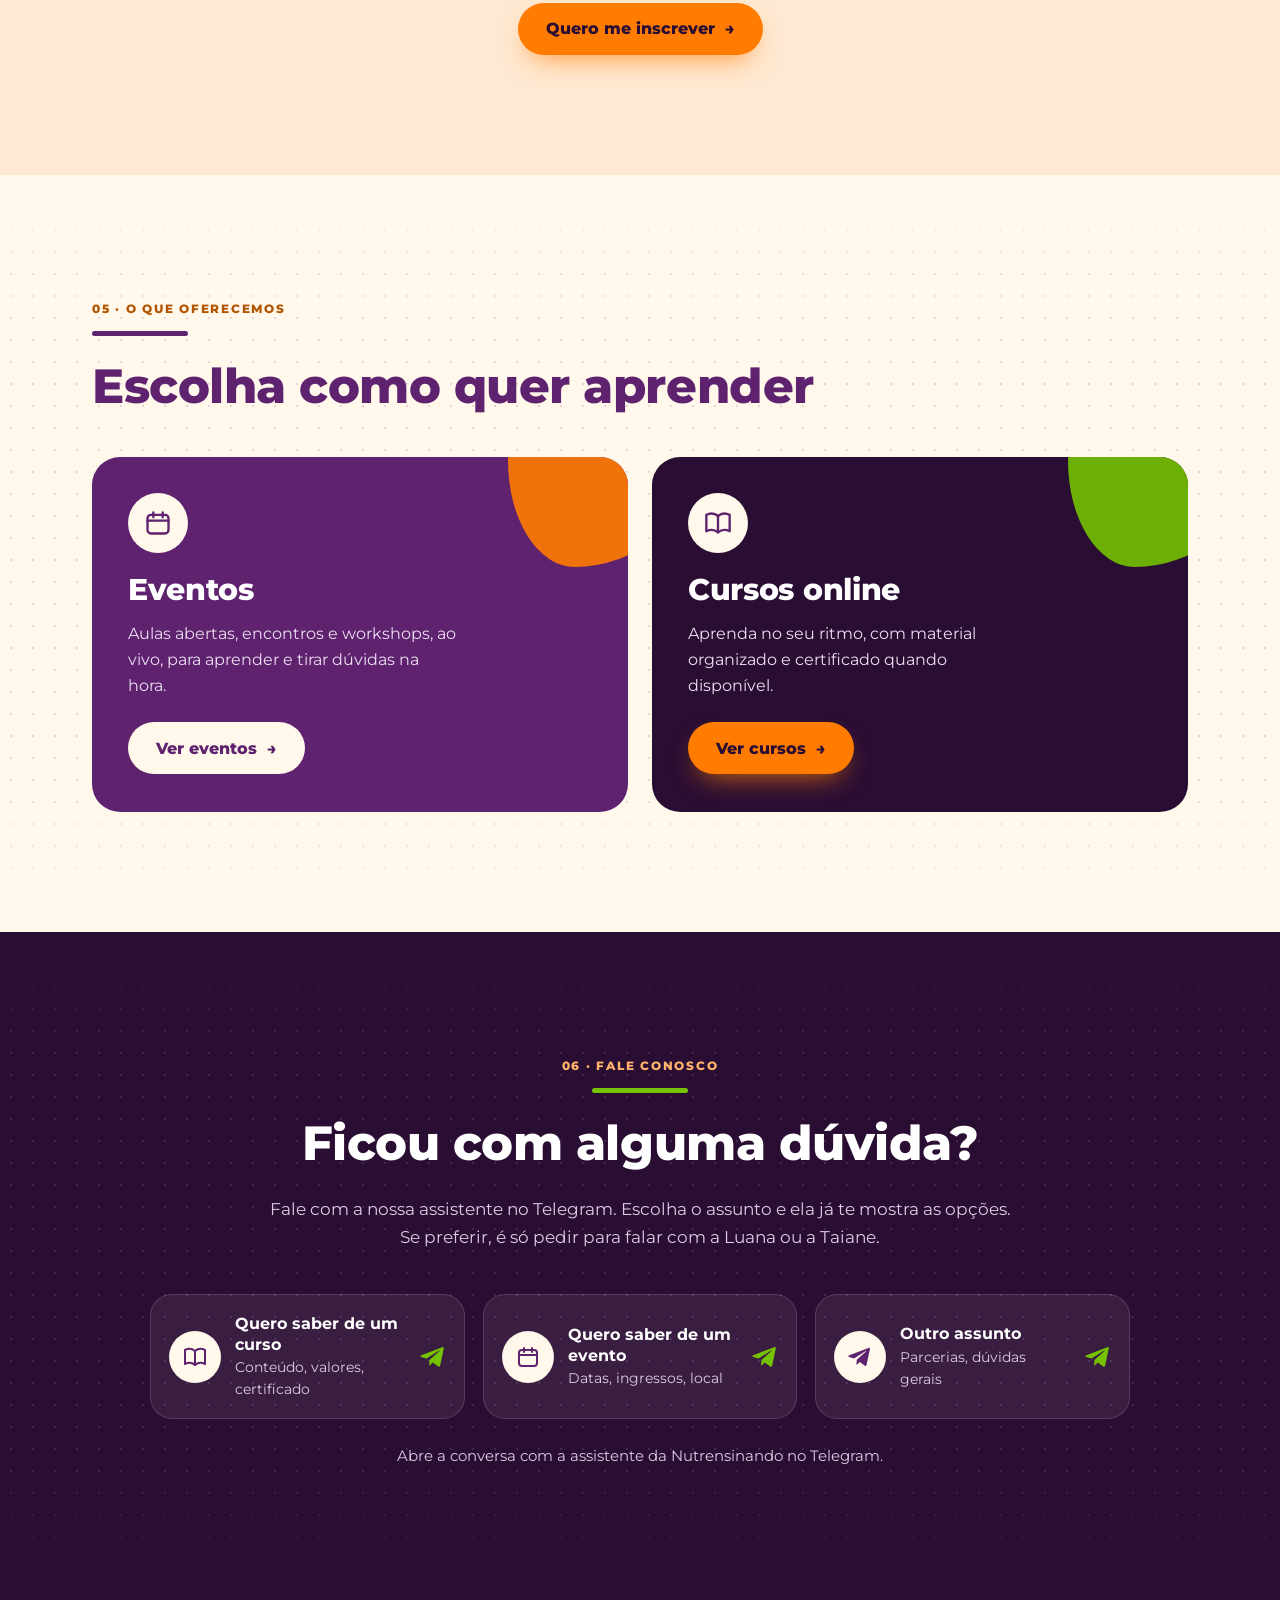
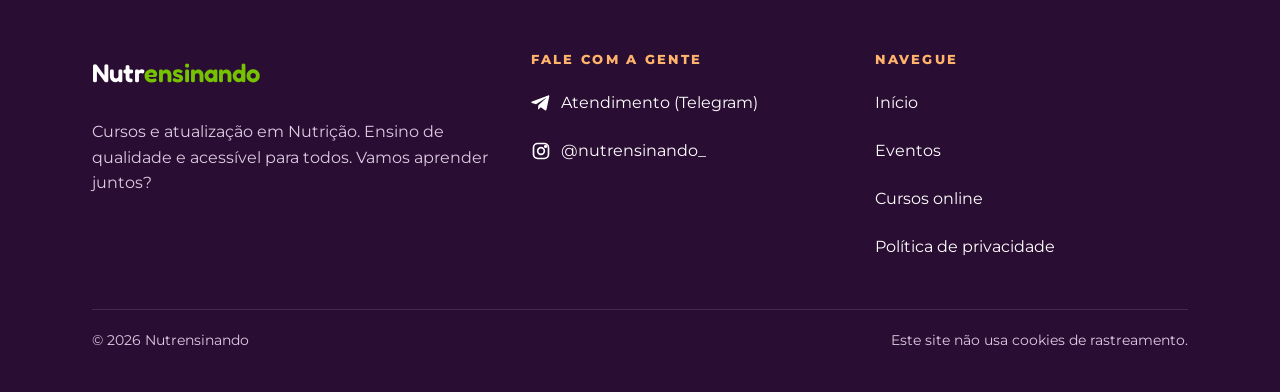
==== commit 0ff26ee0: "Site lê a aba Textos do site da planilha - index.html: os 77 textos da planilha marcados com data-t " ====
--- a/index.html
+++ b/index.html
@@ -70,7 +70,7 @@
       <img src="img/simbolo.webp" alt="" width="208" height="242">
       <span>
         <span class="marca"><span class="nutr">Nutr</span><span class="ensinando">ensinando</span></span>
-        <small>CURSOS E ATUALIZAÇÃO EM NUTRIÇÃO</small>
+        <small data-t="geral.slogan_topo">CURSOS E ATUALIZAÇÃO EM NUTRIÇÃO</small>
       </span>
     </a>
     <div class="abas" role="tablist" aria-label="Seções do site">
@@ -101,10 +101,10 @@
 
     <div class="recipiente abertura__grade">
       <div>
-        <p class="selo" data-surgir>Ciência <span class="ponto" aria-hidden="true"></span> Prática <span class="ponto" aria-hidden="true"></span> Troca de verdade</p>
-        <h1 data-palavras>Estudar Nutrição pode ser leve, prático e
+        <p class="selo" data-surgir data-t="inicio.selo" data-t-tipo="selo">Ciência <span class="ponto" aria-hidden="true"></span> Prática <span class="ponto" aria-hidden="true"></span> Troca de verdade</p>
+        <h1 data-palavras data-t="inicio.titulo" data-t-tipo="titulo">Estudar Nutrição pode ser leve, prático e
           <span class="destaque-circulo">acessível<svg viewBox="0 0 200 80" preserveAspectRatio="none" aria-hidden="true"><path pathLength="1" d="M18 44 C14 18 70 6 118 8 C170 10 198 28 192 48 C186 70 118 78 72 74 C30 70 6 58 10 36 C14 22 40 12 66 10"/></svg></span>.</h1>
-        <p class="abertura__sub" data-surgir>Cursos e eventos para estudantes e nutricionistas, com base científica e a experiência de quem vive a Nutrição todos os dias. Vamos aprender juntos?</p>
+        <p class="abertura__sub" data-surgir data-t="inicio.subtitulo">Cursos e eventos para estudantes e nutricionistas, com base científica e a experiência de quem vive a Nutrição todos os dias. Vamos aprender juntos?</p>
         <div class="acoes" data-surgir>
           <a class="botao botao--principal botao--halo" href="#agenda" data-ir-aba="escolher">Quero me inscrever <span class="seta" aria-hidden="true">→</span></a>
           <a class="botao botao--contorno" href="#cursos" data-ir-aba="cursos">Ver cursos</a>
@@ -116,19 +116,19 @@
         <figure class="f1"><img src="img/luana.webp" alt="Luana, nutricionista e cofundadora da Nutrensinando, sorrindo." width="490" height="612" fetchpriority="high"></figure>
         <figure class="f2"><img src="img/taiane.webp" alt="Taiane, nutricionista e cofundadora da Nutrensinando, de jaleco branco, sorrindo." width="452" height="565"></figure>
         <div class="simbolo"><img src="img/simbolo.webp" alt="" width="208" height="242"></div>
-        <span class="etiqueta etiqueta--1">Luana <i>·</i> Doutora em Ciência de Alimentos</span>
-        <span class="etiqueta etiqueta--2">Taiane <i>·</i> Gestão e qualidade</span>
+        <span class="etiqueta etiqueta--1" data-t="inicio.etiqueta_luana" data-t-tipo="etiqueta">Luana <i>·</i> Doutora em Ciência de Alimentos</span>
+        <span class="etiqueta etiqueta--2" data-t="inicio.etiqueta_taiane" data-t-tipo="etiqueta">Taiane <i>·</i> Gestão e qualidade</span>
       </div>
     </div>
   </div>
 
   <!-- Faixas cruzadas -->
   <div class="faixas" aria-hidden="true">
-    <div class="faixa faixa--verde"><div class="faixa__trilho">
+    <div class="faixa faixa--verde"><div class="faixa__trilho" data-t="inicio.faixa_verde" data-t-tipo="faixa">
       <span>Vamos aprender juntos?</span><span>Ciência e prática</span><span>Conte com a gente</span><span>Tire suas dúvidas</span><span>Vamos crescer juntos</span>
       <span>Vamos aprender juntos?</span><span>Ciência e prática</span><span>Conte com a gente</span><span>Tire suas dúvidas</span><span>Vamos crescer juntos</span>
     </div></div>
-    <div class="faixa faixa--roxa"><div class="faixa__trilho">
+    <div class="faixa faixa--roxa"><div class="faixa__trilho" data-t="inicio.faixa_roxa" data-t-tipo="faixa">
       <span>Ciência e prática</span><span>Tire suas dúvidas</span><span>Vamos aprender juntos?</span><span>Conte com a gente</span><span>Nutrição acessível</span>
       <span>Ciência e prática</span><span>Tire suas dúvidas</span><span>Vamos aprender juntos?</span><span>Conte com a gente</span><span>Nutrição acessível</span>
     </div></div>
@@ -139,28 +139,28 @@
     <div class="deco folha" data-parallax="0.08" style="width:110px;right:-10px;top:40px;transform:rotate(160deg)" aria-hidden="true"><svg><use href="#folhas"/></svg></div>
     <div class="recipiente">
       <div class="cabeca">
-        <span class="rotulo">01 · Para quem é</span>
-        <span class="divisor" aria-hidden="true"></span>
-        <h2 id="t-para-quem" data-palavras>Você está no lugar certo se…</h2>
+        <span class="rotulo" data-t="inicio.paraquem_rotulo">01 · Para quem é</span>
+        <span class="divisor" aria-hidden="true"></span>
+        <h2 id="t-para-quem" data-palavras data-t="inicio.paraquem_titulo" data-t-tipo="titulo">Você está no lugar certo se…</h2>
       </div>
       <div class="numerados" data-sequencia>
         <article class="cartao-num">
           <span class="cartao-num__numero" aria-hidden="true">01</span>
-          <span class="rotulo">01 · Para você que estuda</span>
-          <h3>Está na graduação</h3>
-          <p>E quer ligar a teoria da sala de aula ao que acontece no consultório, na clínica e na produção de refeições.</p>
+          <span class="rotulo" data-t="inicio.paraquem1_rotulo">01 · Para você que estuda</span>
+          <h3 data-t="inicio.paraquem1_titulo">Está na graduação</h3>
+          <p data-t="inicio.paraquem1_texto">E quer ligar a teoria da sala de aula ao que acontece no consultório, na clínica e na produção de refeições.</p>
         </article>
         <article class="cartao-num">
           <span class="cartao-num__numero" aria-hidden="true">02</span>
-          <span class="rotulo">02 · Para você que se formou</span>
-          <h3>Acabou de se formar</h3>
-          <p>E sente aquela insegurança dos primeiros atendimentos. Aqui você pergunta sem medo e aprende com quem já passou por isso.</p>
+          <span class="rotulo" data-t="inicio.paraquem2_rotulo">02 · Para você que se formou</span>
+          <h3 data-t="inicio.paraquem2_titulo">Acabou de se formar</h3>
+          <p data-t="inicio.paraquem2_texto">E sente aquela insegurança dos primeiros atendimentos. Aqui você pergunta sem medo e aprende com quem já passou por isso.</p>
         </article>
         <article class="cartao-num">
           <span class="cartao-num__numero" aria-hidden="true">03</span>
-          <span class="rotulo">03 · Para você que atua</span>
-          <h3>Já atua na área</h3>
-          <p>E quer se atualizar com conteúdo baseado em evidências, explicado de forma clara e direto ao ponto.</p>
+          <span class="rotulo" data-t="inicio.paraquem3_rotulo">03 · Para você que atua</span>
+          <h3 data-t="inicio.paraquem3_titulo">Já atua na área</h3>
+          <p data-t="inicio.paraquem3_texto">E quer se atualizar com conteúdo baseado em evidências, explicado de forma clara e direto ao ponto.</p>
         </article>
       </div>
       <div class="acao-secao">
@@ -174,18 +174,18 @@
     <div class="deco mancha mancha--roxa" data-parallax="-0.1" style="width:320px;height:320px;left:-140px;top:20%" aria-hidden="true"></div>
     <div class="recipiente">
       <div class="cabeca">
-        <span class="rotulo">02 · O que costuma faltar</span>
+        <span class="rotulo" data-t="inicio.falta_rotulo">02 · O que costuma faltar</span>
         <span class="divisor" aria-hidden="true"></span>
         <h2 id="t-falta" class="sr-only">O que costuma faltar na formação</h2>
       </div>
-      <p class="acende" data-acende>A faculdade ensina muita coisa. Mas, quando chega a hora de atender, montar um cardápio ou gerir uma equipe, muita gente se sente sozinha. Falta prática, falta atualização e falta alguém para tirar dúvidas sem julgamento. <strong>A Nutrensinando nasceu para preencher esse espaço</strong>, com <span class="verde">ensino de qualidade e acessível para todos.</span></p>
+      <p class="acende" data-acende data-t="inicio.falta_texto" data-t-tipo="acende">A faculdade ensina muita coisa. Mas, quando chega a hora de atender, montar um cardápio ou gerir uma equipe, muita gente se sente sozinha. Falta prática, falta atualização e falta alguém para tirar dúvidas sem julgamento. <strong>A Nutrensinando nasceu para preencher esse espaço</strong>, com <span class="verde">ensino de qualidade e acessível para todos.</span></p>
 
       <div style="margin-top:64px">
-        <h2 data-palavras style="font-size:clamp(1.5rem,4.4vw,2.4rem)">Sem atualização × Com a Nutrensinando</h2>
+        <h2 data-palavras style="font-size:clamp(1.5rem,4.4vw,2.4rem)" data-t="inicio.comparar_titulo" data-t-tipo="titulo">Sem atualização × Com a Nutrensinando</h2>
         <div class="comparar" data-sequencia>
           <div class="comparar__col comparar__sem">
-            <h3>Sem atualização</h3>
-            <ul>
+            <h3 data-t="inicio.comparar_sem_titulo">Sem atualização</h3>
+            <ul data-t="inicio.comparar_sem_itens" data-t-tipo="comparar" data-t-icone="ic-x">
               <li><svg class="ic" aria-hidden="true"><use href="#ic-x"/></svg><span><strong>Estudo solto, aos pedaços.</strong><small>Um vídeo aqui, um post ali, sem saber o que tem base científica.</small></span></li>
               <li><svg class="ic" aria-hidden="true"><use href="#ic-x"/></svg><span><strong>Dúvidas que ficam sem resposta.</strong><small>Vergonha de perguntar ou ninguém por perto para ajudar.</small></span></li>
               <li><svg class="ic" aria-hidden="true"><use href="#ic-x"/></svg><span><strong>Teoria longe da rotina.</strong><small>Difícil enxergar como aplicar o conteúdo no dia a dia.</small></span></li>
@@ -193,8 +193,8 @@
           </div>
           <span class="comparar__vs" aria-hidden="true">×</span>
           <div class="comparar__col comparar__com">
-            <h3>Com a Nutrensinando</h3>
-            <ul>
+            <h3 data-t="inicio.comparar_com_titulo">Com a Nutrensinando</h3>
+            <ul data-t="inicio.comparar_com_itens" data-t-tipo="comparar" data-t-icone="ic-check">
               <li><svg class="ic" aria-hidden="true"><use href="#ic-check"/></svg><span><strong>Conteúdo organizado e com fontes.</strong><small>Informação baseada em evidências, explicada de forma simples.</small></span></li>
               <li><svg class="ic" aria-hidden="true"><use href="#ic-check"/></svg><span><strong>Espaço para perguntar.</strong><small>Troca de verdade com as professoras e com outros colegas.</small></span></li>
               <li><svg class="ic" aria-hidden="true"><use href="#ic-check"/></svg><span><strong>Exemplos da prática.</strong><small>Casos e situações reais de quem atua na área.</small></span></li>
@@ -213,7 +213,7 @@
     <div class="deco folha" data-parallax="-0.08" style="width:120px;left:4%;top:20px;transform:rotate(-30deg)" aria-hidden="true"><svg><use href="#folhas"/></svg></div>
     <div class="deco folha" data-parallax="0.1" style="width:110px;right:3%;bottom:10px;transform:rotate(150deg)" aria-hidden="true"><svg><use href="#folhas"/></svg></div>
     <div class="recipiente">
-      <p class="frase-efeito" data-palavras>A Nutrensinando existe para que estudar Nutrição seja <em>acessível para todos.</em></p>
+      <p class="frase-efeito" data-palavras data-t="inicio.frase" data-t-tipo="frase">A Nutrensinando existe para que estudar Nutrição seja <em>acessível para todos.</em></p>
     </div>
   </section>
 
@@ -221,29 +221,29 @@
   <section class="secao fundo-branco pontilhado" aria-labelledby="t-porque">
     <div class="recipiente">
       <div class="cabeca">
-        <span class="rotulo">03 · Por que aprender com a gente</span>
-        <span class="divisor" aria-hidden="true"></span>
-        <h2 id="t-porque" data-palavras>Ciência, prática e troca de verdade</h2>
-        <p>Do jeito que a gente gostaria de ter aprendido.</p>
+        <span class="rotulo" data-t="inicio.porque_rotulo">03 · Por que aprender com a gente</span>
+        <span class="divisor" aria-hidden="true"></span>
+        <h2 id="t-porque" data-palavras data-t="inicio.porque_titulo" data-t-tipo="titulo">Ciência, prática e troca de verdade</h2>
+        <p data-t="inicio.porque_subtitulo">Do jeito que a gente gostaria de ter aprendido.</p>
       </div>
       <div class="numerados" data-sequencia>
         <article class="cartao-num">
           <span class="cartao-num__numero" aria-hidden="true">01</span>
-          <span class="rotulo">01 · Ciência</span>
-          <h3>Base em evidências</h3>
-          <p>Conteúdo fundamentado e com fontes confiáveis. Termo técnico vem sempre acompanhado de uma explicação simples.</p>
+          <span class="rotulo" data-t="inicio.porque1_rotulo">01 · Ciência</span>
+          <h3 data-t="inicio.porque1_titulo">Base em evidências</h3>
+          <p data-t="inicio.porque1_texto">Conteúdo fundamentado e com fontes confiáveis. Termo técnico vem sempre acompanhado de uma explicação simples.</p>
         </article>
         <article class="cartao-num">
           <span class="cartao-num__numero" aria-hidden="true">02</span>
-          <span class="rotulo">02 · Prática</span>
-          <h3>Do livro para a rotina</h3>
-          <p>Exemplos de quem atua em clínica, docência e gestão de serviços de alimentação. Você entende o porquê e o como.</p>
+          <span class="rotulo" data-t="inicio.porque2_rotulo">02 · Prática</span>
+          <h3 data-t="inicio.porque2_titulo">Do livro para a rotina</h3>
+          <p data-t="inicio.porque2_texto">Exemplos de quem atua em clínica, docência e gestão de serviços de alimentação. Você entende o porquê e o como.</p>
         </article>
         <article class="cartao-num">
           <span class="cartao-num__numero" aria-hidden="true">03</span>
-          <span class="rotulo">03 · Troca</span>
-          <h3>Comunidade acolhedora</h3>
-          <p>Aqui pergunta boba não existe. Estudantes e nutricionistas aprendendo juntos. Conte com a gente!</p>
+          <span class="rotulo" data-t="inicio.porque3_rotulo">03 · Troca</span>
+          <h3 data-t="inicio.porque3_titulo">Comunidade acolhedora</h3>
+          <p data-t="inicio.porque3_texto">Aqui pergunta boba não existe. Estudantes e nutricionistas aprendendo juntos. Conte com a gente!</p>
         </article>
       </div>
       <div class="acao-secao">
@@ -257,36 +257,38 @@
     <div class="deco mancha mancha--verde" data-parallax="-0.1" style="width:200px;height:200px;right:-80px;top:30%;opacity:.5" aria-hidden="true"></div>
     <div class="recipiente">
       <div class="cabeca cabeca--centro">
-        <span class="rotulo">04 · Quem somos</span>
-        <span class="divisor" aria-hidden="true"></span>
-        <h2 id="t-profs" data-palavras>Unimos nossos conhecimentos em prol de um <span class="destaque-circulo">sonho<svg viewBox="0 0 200 80" preserveAspectRatio="none" aria-hidden="true"><path pathLength="1" d="M18 44 C14 18 70 6 118 8 C170 10 198 28 192 48 C186 70 118 78 72 74 C30 70 6 58 10 36 C14 22 40 12 66 10"/></svg></span></h2>
-        <p>A Nutrensinando está além de uma marca: somos humanas e acreditamos em um mundo melhor por meio do ensino de qualidade e acessível.</p>
+        <span class="rotulo" data-t="inicio.quem_rotulo">04 · Quem somos</span>
+        <span class="divisor" aria-hidden="true"></span>
+        <h2 id="t-profs" data-palavras data-t="inicio.quem_titulo" data-t-tipo="titulo">Unimos nossos conhecimentos em prol de um <span class="destaque-circulo">sonho<svg viewBox="0 0 200 80" preserveAspectRatio="none" aria-hidden="true"><path pathLength="1" d="M18 44 C14 18 70 6 118 8 C170 10 198 28 192 48 C186 70 118 78 72 74 C30 70 6 58 10 36 C14 22 40 12 66 10"/></svg></span></h2>
+        <p data-t="inicio.quem_texto">A Nutrensinando está além de uma marca: somos humanas e acreditamos em um mundo melhor por meio do ensino de qualidade e acessível.</p>
       </div>
 
       <article class="alternado" data-surgir>
         <div class="alternado__img"><img src="img/luana.webp" alt="Retrato da nutricionista Luana, sorrindo, com blusa florida." width="490" height="612" loading="lazy"></div>
         <div>
-          <h3>Olá, eu sou a Luana</h3>
-          <ul class="lista-check">
+          <h3 data-t="inicio.luana_titulo">Olá, eu sou a Luana</h3>
+          <ul class="lista-check" data-t="inicio.luana_lista" data-t-tipo="lista">
             <li>Nutricionista, Mestre em Ciências</li>
             <li>Doutora em Ciência e Tecnologia de Alimentos</li>
             <li>Presidente do 4º Conselho Regional de Nutrição</li>
             <li>Coordenadora e professora do curso de Nutrição</li>
             <li>Mãe e idealizadora da Nutrensinando</li>
           </ul>
+          <p class="citacao" data-t="inicio.luana_frase" data-t-some hidden></p>
         </div>
       </article>
 
       <article class="alternado" data-surgir>
         <div class="alternado__img"><img src="img/taiane.webp" alt="Retrato da nutricionista Taiane, de jaleco branco, com a mão no queixo." width="452" height="565" loading="lazy"></div>
         <div>
-          <h3>Olá, eu sou a Taiane</h3>
-          <ul class="lista-check">
+          <h3 data-t="inicio.taiane_titulo">Olá, eu sou a Taiane</h3>
+          <ul class="lista-check" data-t="inicio.taiane_lista" data-t-tipo="lista">
             <li>Nutricionista, pós-graduada em Nutrição Vegetariana e Vegana</li>
             <li>Experiência em Gestão Operacional e Gestão da Qualidade</li>
             <li>Atuou como coordenadora de Nutrição, gerenciando 6 unidades de restaurantes</li>
             <li>Mãe e idealizadora da Nutrensinando</li>
           </ul>
+          <p class="citacao" data-t="inicio.taiane_frase" data-t-some hidden></p>
         </div>
       </article>
 
@@ -300,23 +302,23 @@
   <section class="secao fundo-creme pontilhado" aria-labelledby="t-ofertas">
     <div class="recipiente">
       <div class="cabeca">
-        <span class="rotulo">05 · O que oferecemos</span>
-        <span class="divisor" aria-hidden="true"></span>
-        <h2 id="t-ofertas" data-palavras>Escolha como quer aprender</h2>
+        <span class="rotulo" data-t="inicio.ofertas_rotulo">05 · O que oferecemos</span>
+        <span class="divisor" aria-hidden="true"></span>
+        <h2 id="t-ofertas" data-palavras data-t="inicio.ofertas_titulo" data-t-tipo="titulo">Escolha como quer aprender</h2>
       </div>
       <div class="ofertas" data-sequencia>
         <article class="oferta oferta--eventos">
           <div class="mancha mancha--laranja" aria-hidden="true"></div>
           <span class="oferta__icone" aria-hidden="true"><svg><use href="#ic-calendario"/></svg></span>
-          <h3>Eventos</h3>
-          <p>Aulas abertas, encontros e workshops, ao vivo, para aprender e tirar dúvidas na hora.</p>
+          <h3 data-t="inicio.oferta_eventos_titulo">Eventos</h3>
+          <p data-t="inicio.oferta_eventos_texto">Aulas abertas, encontros e workshops, ao vivo, para aprender e tirar dúvidas na hora.</p>
           <div><a class="botao botao--claro" href="#eventos" data-ir-aba="eventos">Ver eventos <span class="seta" aria-hidden="true">→</span></a></div>
         </article>
         <article class="oferta oferta--cursos">
           <div class="mancha mancha--verde" aria-hidden="true"></div>
           <span class="oferta__icone" aria-hidden="true"><svg><use href="#ic-livro"/></svg></span>
-          <h3>Cursos online</h3>
-          <p>Aprenda no seu ritmo, com material organizado e certificado quando disponível.</p>
+          <h3 data-t="inicio.oferta_cursos_titulo">Cursos online</h3>
+          <p data-t="inicio.oferta_cursos_texto">Aprenda no seu ritmo, com material organizado e certificado quando disponível.</p>
           <div><a class="botao botao--principal" href="#cursos" data-ir-aba="cursos">Ver cursos <span class="seta" aria-hidden="true">→</span></a></div>
         </article>
       </div>
@@ -368,18 +370,18 @@
   <div class="cabeca-aba fundo-creme pontilhado secao" style="padding-bottom:40px">
     <div class="deco mancha mancha--verde" data-parallax="-0.1" style="width:200px;height:200px;right:-70px;top:90px" aria-hidden="true"></div>
     <div class="recipiente">
-      <p class="selo">Ao vivo <span class="ponto" aria-hidden="true"></span> Troca <span class="ponto" aria-hidden="true"></span> Tire suas dúvidas</p>
-      <h1 data-palavras>Eventos: aprenda ao vivo e tire suas <span class="destaque-circulo">dúvidas.<svg viewBox="0 0 200 80" preserveAspectRatio="none" aria-hidden="true"><path pathLength="1" d="M18 44 C14 18 70 6 118 8 C170 10 198 28 192 48 C186 70 118 78 72 74 C30 70 6 58 10 36 C14 22 40 12 66 10"/></svg></span></h1>
-      <p data-surgir>Encontros para estudantes e nutricionistas, com espaço para conversar de verdade. Confira as próximas datas e garanta sua vaga.</p>
+      <p class="selo" data-t="eventos.selo" data-t-tipo="selo">Ao vivo <span class="ponto" aria-hidden="true"></span> Troca <span class="ponto" aria-hidden="true"></span> Tire suas dúvidas</p>
+      <h1 data-palavras data-t="eventos.titulo" data-t-tipo="titulo">Eventos: aprenda ao vivo e tire suas <span class="destaque-circulo">dúvidas.<svg viewBox="0 0 200 80" preserveAspectRatio="none" aria-hidden="true"><path pathLength="1" d="M18 44 C14 18 70 6 118 8 C170 10 198 28 192 48 C186 70 118 78 72 74 C30 70 6 58 10 36 C14 22 40 12 66 10"/></svg></span></h1>
+      <p data-surgir data-t="eventos.subtitulo">Encontros para estudantes e nutricionistas, com espaço para conversar de verdade. Confira as próximas datas e garanta sua vaga.</p>
     </div>
   </div>
 
   <section class="secao fundo-branco" id="agenda" aria-labelledby="t-agenda" style="padding-top:64px">
     <div class="recipiente">
       <div class="cabeca">
-        <span class="rotulo">Agenda</span>
-        <span class="divisor" aria-hidden="true"></span>
-        <h2 id="t-agenda" data-palavras>Próximos eventos</h2>
+        <span class="rotulo" data-t="eventos.agenda_rotulo">Agenda</span>
+        <span class="divisor" aria-hidden="true"></span>
+        <h2 id="t-agenda" data-palavras data-t="eventos.agenda_titulo" data-t-tipo="titulo">Próximos eventos</h2>
       </div>
       <!-- Os eventos são lidos da lista EVENTOS, no topo de js/site.js -->
       <div class="eventos" id="lista-eventos" data-sequencia></div>
@@ -390,32 +392,32 @@
     <div class="deco folha" data-parallax="-0.08" style="width:120px;right:2%;top:30px;transform:rotate(170deg);color:#a6e04c" aria-hidden="true"><svg><use href="#folhas"/></svg></div>
     <div class="recipiente">
       <div class="cabeca">
-        <span class="rotulo">Inscrição</span>
-        <span class="divisor" aria-hidden="true"></span>
-        <h2 id="t-como" data-palavras>Como funciona a inscrição</h2>
-        <p>A compra é feita com segurança pelo Sympla. Ficou com alguma dúvida? É só chamar, conte com a gente.</p>
+        <span class="rotulo" data-t="eventos.como_rotulo">Inscrição</span>
+        <span class="divisor" aria-hidden="true"></span>
+        <h2 id="t-como" data-palavras data-t="eventos.como_titulo" data-t-tipo="titulo">Como funciona a inscrição</h2>
+        <p data-t="eventos.como_texto">A compra é feita com segurança pelo Sympla. Ficou com alguma dúvida? É só chamar, conte com a gente.</p>
       </div>
       <div class="numerados" data-sequencia>
         <article class="cartao-num">
           <span class="cartao-num__numero" aria-hidden="true">01</span>
-          <h3>Escolha o evento</h3>
-          <p>Veja a data, o local e o que está incluso em "Ver detalhes do evento".</p>
+          <h3 data-t="eventos.passo1_titulo">Escolha o evento</h3>
+          <p data-t="eventos.passo1_texto">Veja a data, o local e o que está incluso em "Ver detalhes do evento".</p>
         </article>
         <article class="cartao-num">
           <span class="cartao-num__numero" aria-hidden="true">02</span>
-          <h3>Garanta seu ingresso</h3>
-          <p>"Quero me inscrever" leva você direto ao Sympla, onde o pagamento é finalizado.</p>
+          <h3 data-t="eventos.passo2_titulo">Garanta seu ingresso</h3>
+          <p data-t="eventos.passo2_texto">"Quero me inscrever" leva você direto ao Sympla, onde o pagamento é finalizado.</p>
         </article>
         <article class="cartao-num">
           <span class="cartao-num__numero" aria-hidden="true">03</span>
-          <h3>Receba a confirmação</h3>
-          <p>O Sympla envia o ingresso por e-mail. Depois do evento, chega o certificado quando houver.</p>
+          <h3 data-t="eventos.passo3_titulo">Receba a confirmação</h3>
+          <p data-t="eventos.passo3_texto">O Sympla envia o ingresso por e-mail. Depois do evento, chega o certificado quando houver.</p>
         </article>
       </div>
       <div class="horarios">
         <span class="destaque-ig destaque-ig--roxo" aria-hidden="true"><svg><use href="#ic-relogio"/></svg></span>
         <div>
-          <h3 style="font-size:1.05rem;margin-bottom:6px">Horários de atendimento</h3>
+          <h3 style="font-size:1.05rem;margin-bottom:6px" data-t="eventos.horarios_titulo">Horários de atendimento</h3>
           <ul id="lista-horarios"></ul>
         </div>
       </div>
@@ -438,9 +440,9 @@
     <div class="deco mancha mancha--laranja" data-parallax="-0.1" style="width:180px;height:180px;right:-60px;top:100px;opacity:.6" aria-hidden="true"></div>
     <div class="deco folha" data-parallax="0.08" style="width:110px;left:-14px;bottom:0;transform:rotate(-20deg)" aria-hidden="true"><svg><use href="#folhas"/></svg></div>
     <div class="recipiente">
-      <p class="selo">No seu ritmo <span class="ponto" aria-hidden="true"></span> Online <span class="ponto" aria-hidden="true"></span> Na prática</p>
-      <h1 data-palavras>Cursos online: aprenda no seu <span class="destaque-circulo">ritmo<svg viewBox="0 0 200 80" preserveAspectRatio="none" aria-hidden="true"><path pathLength="1" d="M18 44 C14 18 70 6 118 8 C170 10 198 28 192 48 C186 70 118 78 72 74 C30 70 6 58 10 36 C14 22 40 12 66 10"/></svg></span>, com quem vive a Nutrição.</h1>
-      <p data-surgir>Os cursos ficam numa plataforma segura de ensino. Aqui você conhece cada um e, com um clique, vai direto para a página do curso na Hotmart.</p>
+      <p class="selo" data-t="cursos.selo" data-t-tipo="selo">No seu ritmo <span class="ponto" aria-hidden="true"></span> Online <span class="ponto" aria-hidden="true"></span> Na prática</p>
+      <h1 data-palavras data-t="cursos.titulo" data-t-tipo="titulo">Cursos online: aprenda no seu <span class="destaque-circulo">ritmo<svg viewBox="0 0 200 80" preserveAspectRatio="none" aria-hidden="true"><path pathLength="1" d="M18 44 C14 18 70 6 118 8 C170 10 198 28 192 48 C186 70 118 78 72 74 C30 70 6 58 10 36 C14 22 40 12 66 10"/></svg></span>, com quem vive a Nutrição.</h1>
+      <p data-surgir data-t="cursos.subtitulo">Os cursos ficam numa plataforma segura de ensino. Aqui você conhece cada um e, com um clique, vai direto para a página do curso na Hotmart.</p>
     </div>
   </div>
 
@@ -454,7 +456,7 @@
       <div class="cabeca">
         <span class="rotulo" id="rotulo-grade">Todos os cursos</span>
         <span class="divisor" aria-hidden="true"></span>
-        <h2 id="t-grade" data-palavras tabindex="-1">Escolha seu próximo passo</h2>
+        <h2 id="t-grade" data-palavras tabindex="-1" data-t="cursos.grade_titulo" data-t-tipo="titulo">Escolha seu próximo passo</h2>
       </div>
       <!-- Filtros: aparecem sozinhos quando há mais de 4 cursos -->
       <div class="filtros" id="filtros" hidden></div>
@@ -468,8 +470,8 @@
       <div class="ja-aluna" data-surgir>
         <span class="destaque-ig destaque-ig--verde" aria-hidden="true"><span>Alunos</span></span>
         <div>
-          <h2 id="t-aluna">Já é aluna?</h2>
-          <p>Entre na plataforma para assistir às aulas e baixar seus materiais.</p>
+          <h2 id="t-aluna" data-t="cursos.aluna_titulo">Já é aluna?</h2>
+          <p data-t="cursos.aluna_texto">Entre na plataforma para assistir às aulas e baixar seus materiais.</p>
         </div>
         <a class="botao botao--roxo" id="link-alunos" href="#" target="_blank" rel="noopener">Acessar minha área de alunos <span class="seta" aria-hidden="true">→</span></a>
       </div>
@@ -510,7 +512,7 @@
     <div class="rodape__grade">
       <div>
         <p class="marca"><span class="nutr">Nutr</span><span class="ensinando">ensinando</span></p>
-        <p>Cursos e atualização em Nutrição. Ensino de qualidade e acessível para todos. Vamos aprender juntos?</p>
+        <p data-t="geral.rodape_texto">Cursos e atualização em Nutrição. Ensino de qualidade e acessível para todos. Vamos aprender juntos?</p>
       </div>
       <div>
         <h2>Fale com a gente</h2>
@@ -531,7 +533,7 @@
       </div>
     </div>
     <div class="rodape__base">
-      <span>© <span id="ano">2026</span> Nutrensinando · [CNPJ OU CRN, SE QUISER EXIBIR]</span>
+      <span>© <span id="ano">2026</span> <span data-t="geral.rodape_linha" data-t-some>Nutrensinando</span></span>
       <span>Este site não usa cookies de rastreamento.</span>
     </div>
   </div>
@@ -540,6 +542,6 @@
 <div class="cursor" aria-hidden="true"></div>
 
 <script src="js/cursos.js?v=20261101c"></script>
-<script src="js/site.js?v=20261118a"></script>
+<script src="js/site.js?v=20261120c"></script>
 </body>
 </html>
